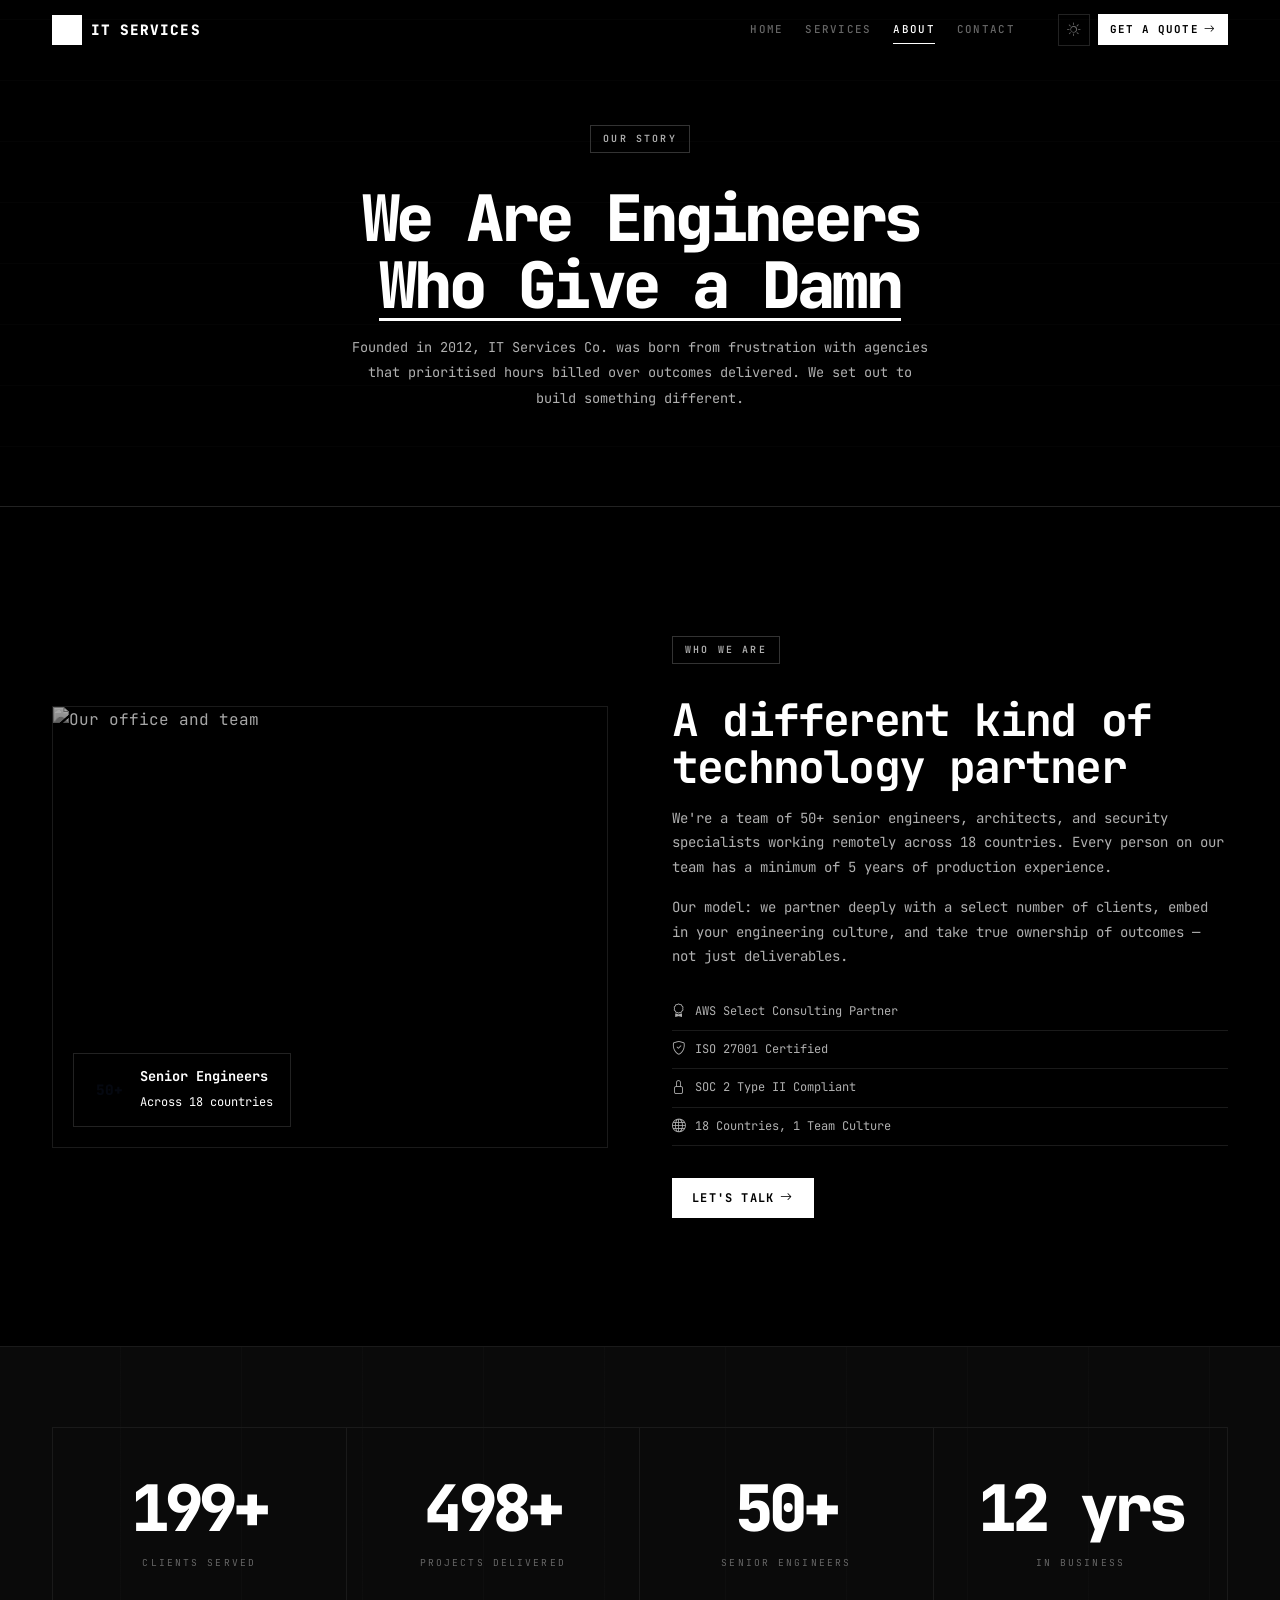
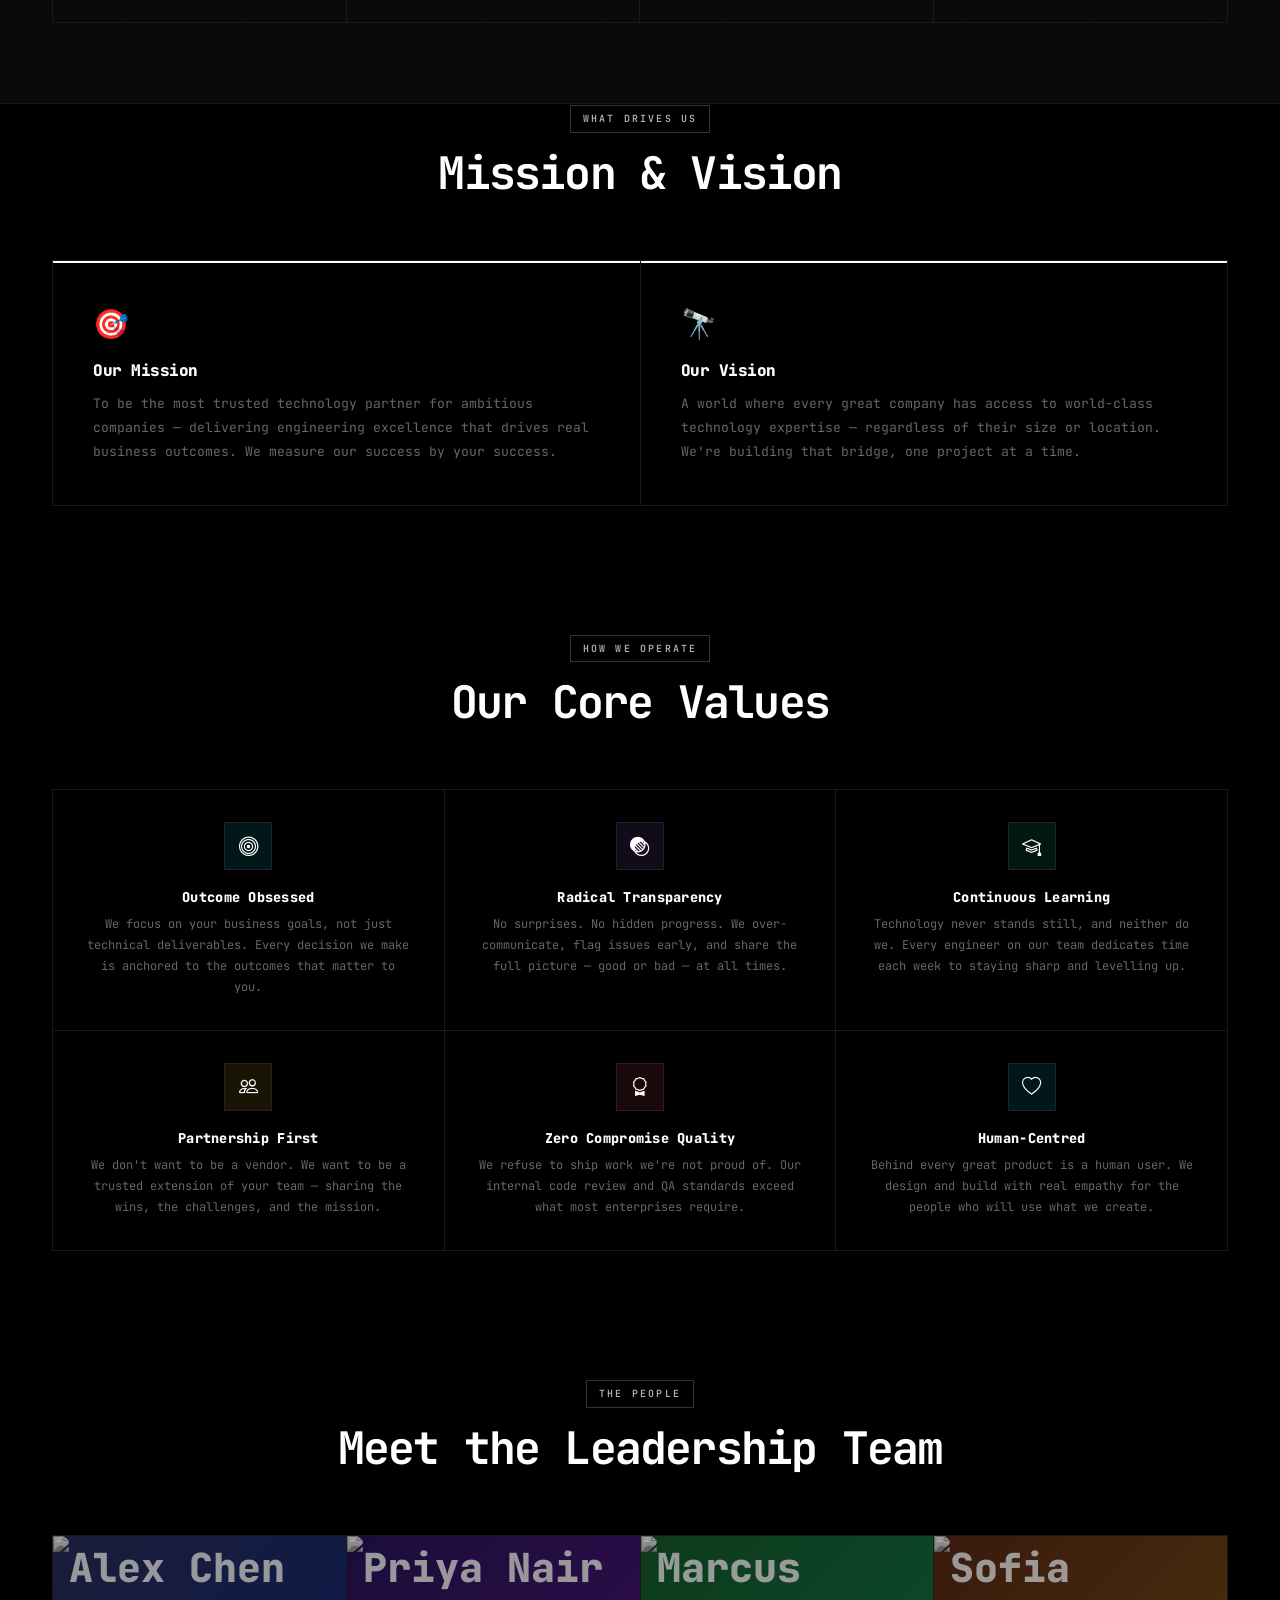
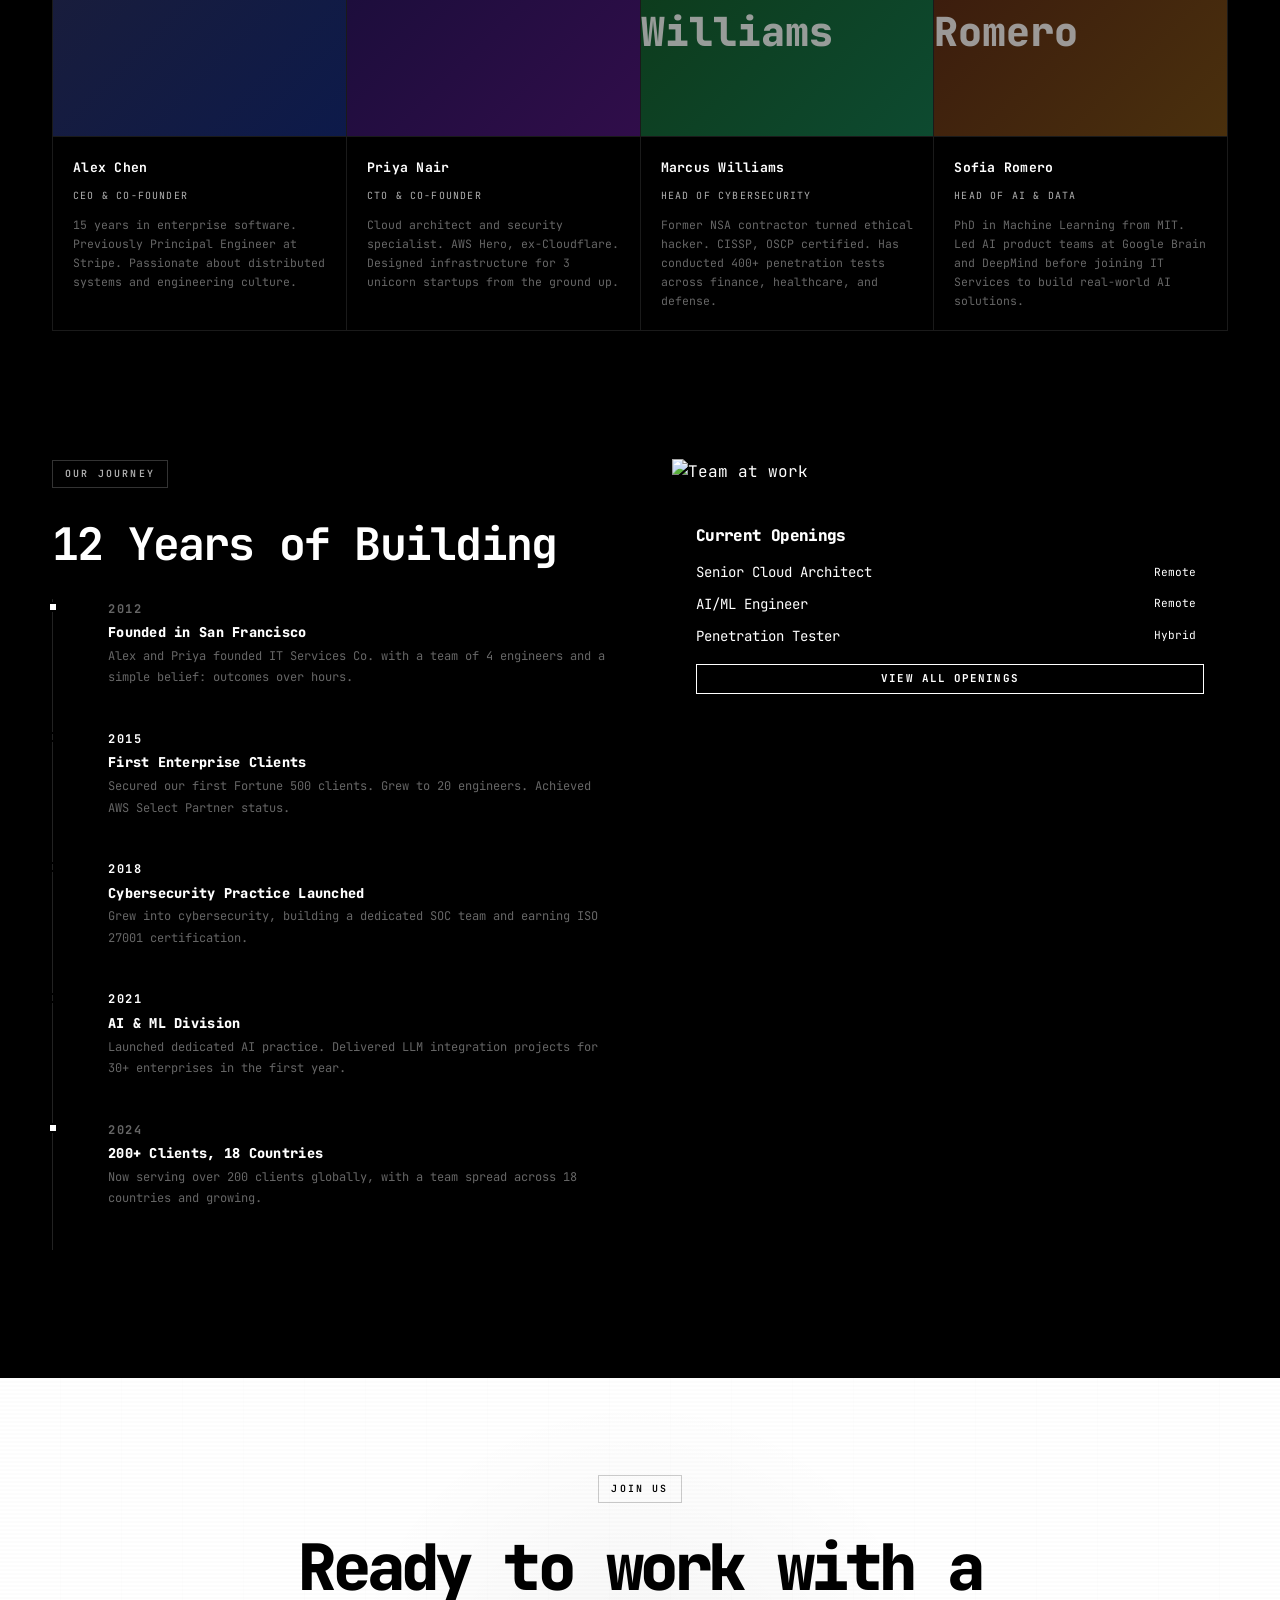
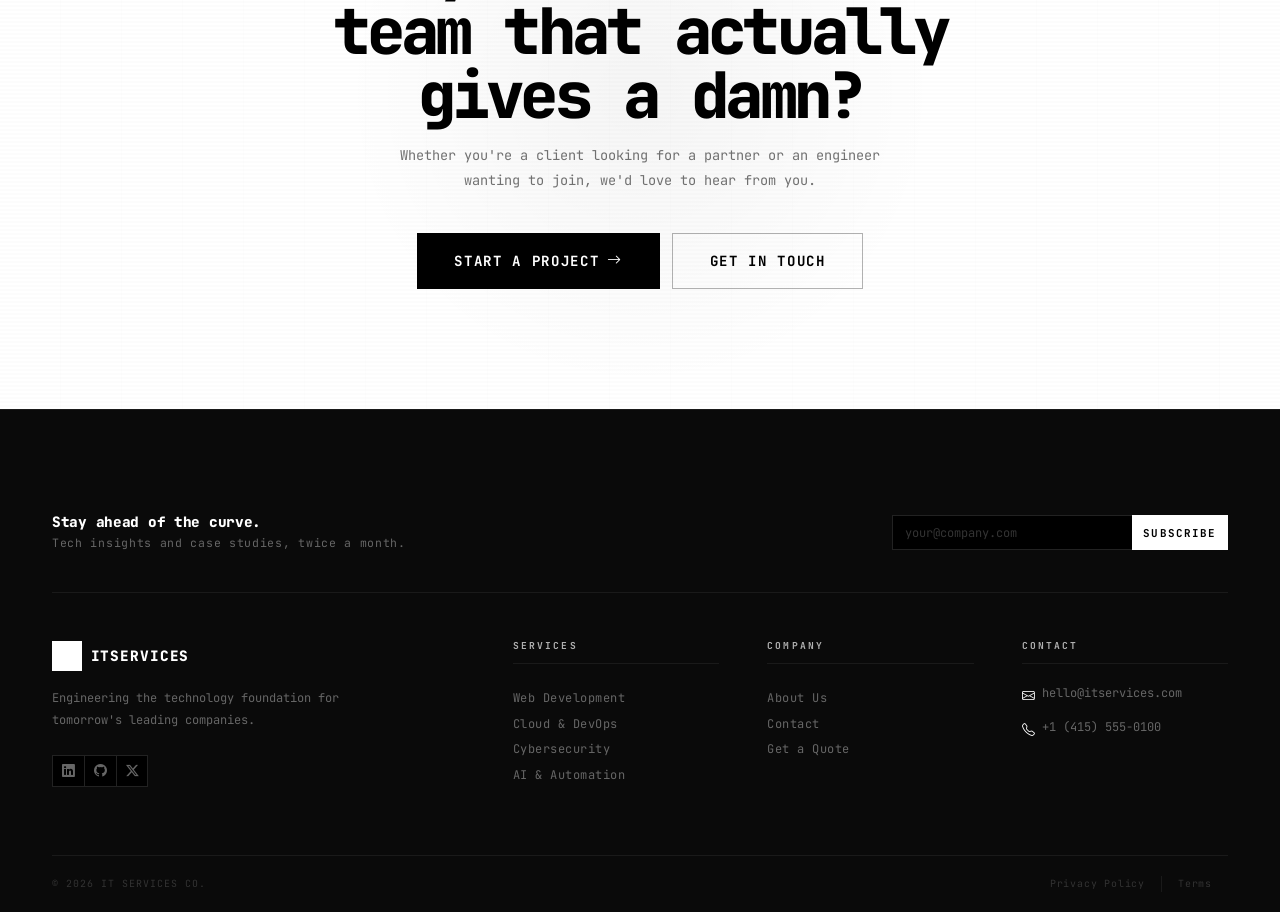
==== pages/about.html @ d1603064 "Initial commit: IT Services website with modern design" ====
<!DOCTYPE html>
<html lang="en" data-theme="dark">
<head>
  <meta charset="UTF-8"/>
  <meta name="viewport" content="width=device-width, initial-scale=1.0"/>
  <meta name="description" content="About IT Services Co. — Our story, mission, values, team, and timeline."/>
  <title>About — IT Services Co.</title>
  <link rel="stylesheet" href="https://cdn.jsdelivr.net/npm/bootstrap-icons@1.11.3/font/bootstrap-icons.min.css"/>
  <link rel="stylesheet" href="../css/style.css"/>
</head>
<body>

<!-- NAVBAR -->
<nav class="navbar" id="navbar">
  <div class="navbar-inner">
    <a href="../index.html" class="nav-brand">
      <div class="nav-logo"><svg width="18" height="18" viewBox="0 0 20 20" fill="none"><rect x="1" y="5" width="6" height="10" rx="1.5" fill="white" opacity="0.95"/><rect x="11" y="5" width="4" height="3" rx="1" fill="white" opacity="0.8"/><rect x="11" y="12" width="4" height="3" rx="1" fill="white" opacity="0.8"/></svg></div>
      IT<span class="brand-accent">Services</span>
    </a>
    <ul class="nav-links">
      <li><a href="../index.html" class="nav-link">Home</a></li>
      <li><a href="services.html" class="nav-link">Services</a></li>
      <li><a href="about.html" class="nav-link active">About</a></li>
      <li><a href="contact.html" class="nav-link">Contact</a></li>
    </ul>
    <div class="nav-actions">
      <button class="theme-toggle" id="themeToggle" aria-label="Toggle theme"><i class="bi bi-sun"></i></button>
      <a href="quote.html" class="btn btn-primary btn-sm">Get a Quote <span class="arrow"><i class="bi bi-arrow-right"></i></span></a>
    </div>
    <button class="nav-toggle" id="navToggle" aria-label="Toggle menu" aria-expanded="false"><span></span><span></span><span></span></button>
  </div>
</nav>
<div class="nav-mobile" id="navMobile">
  <a href="../index.html" class="nav-link">Home</a>
  <a href="services.html" class="nav-link">Services</a>
  <a href="about.html" class="nav-link active">About</a>
  <a href="contact.html" class="nav-link">Contact</a>
  <a href="quote.html" class="btn btn-primary" style="margin-top:1rem">Get a Quote</a>
</div>

<!-- PAGE HERO -->
<section class="page-hero">
  <div class="page-hero-bg" aria-hidden="true"></div>
  <div class="container" style="position:relative;z-index:1">
    <div class="reveal">
      <span class="label">OUR STORY</span>
      <h1 class="page-hero-title">We Are Engineers<br/><span class="gradient-text">Who Give a Damn</span></h1>
      <p class="page-hero-desc">Founded in 2012, IT Services Co. was born from frustration with agencies that prioritised hours billed over outcomes delivered. We set out to build something different.</p>
    </div>
  </div>
</section>

<!-- COMPANY INTRO -->
<section class="section">
  <div class="container">
    <div class="about-intro-grid">
      <!-- Image -->
      <div class="reveal">
        <div class="about-img-wrap">
          <img src="https://images.unsplash.com/photo-1497366216548-37526070297c?w=800&h=600&fit=crop&q=80" alt="Our office and team" loading="lazy"/>
          <div class="about-img-overlay"></div>
          <div class="about-img-badge">
            <div style="width:36px;height:36px;border-radius:50%;background:linear-gradient(135deg,var(--electric),var(--pulse));display:flex;align-items:center;justify-content:center;font-weight:800;font-size:0.9rem;color:#050810">50+</div>
            <div><strong style="font-size:0.85rem;display:block">Senior Engineers</strong><small style="color:var(--fg3);font-size:0.75rem">Across 18 countries</small></div>
          </div>
        </div>
      </div>

      <!-- Copy -->
      <div class="reveal reveal-delay-2">
        <span class="label label-pulse">WHO WE ARE</span>
        <h2 class="heading-1" style="margin:1rem 0">A different kind of technology partner</h2>
        <p class="body-md text-muted" style="margin-bottom:1rem">We're a team of 50+ senior engineers, architects, and security specialists working remotely across 18 countries. Every person on our team has a minimum of 5 years of production experience.</p>
        <p class="body-md text-muted" style="margin-bottom:1.5rem">Our model: we partner deeply with a select number of clients, embed in your engineering culture, and take true ownership of outcomes — not just deliverables.</p>
        <div class="about-highlights" style="margin-bottom:2rem">
          <div class="about-highlight"><i class="bi bi-award" style="color:var(--amber)"></i><span>AWS Select Consulting Partner</span></div>
          <div class="about-highlight"><i class="bi bi-shield-check" style="color:var(--emerald)"></i><span>ISO 27001 Certified</span></div>
          <div class="about-highlight"><i class="bi bi-lock" style="color:var(--electric)"></i><span>SOC 2 Type II Compliant</span></div>
          <div class="about-highlight"><i class="bi bi-globe" style="color:var(--pulse)"></i><span>18 Countries, 1 Team Culture</span></div>
        </div>
        <a href="contact.html" class="btn btn-primary">Let's Talk <span class="arrow"><i class="bi bi-arrow-right"></i></span></a>
      </div>
    </div>
  </div>
</section>

<!-- STATS -->
<section class="stats-section">
  <div class="stats-bg" aria-hidden="true"></div>
  <div class="container">
    <div class="stats-grid">
      <div class="stat-item reveal"><span class="stat-number" data-count="200" data-suffix="+">0</span><span class="stat-label">Clients Served</span></div>
      <div class="stat-item reveal reveal-delay-1"><span class="stat-number" data-count="500" data-suffix="+">0</span><span class="stat-label">Projects Delivered</span></div>
      <div class="stat-item reveal reveal-delay-2"><span class="stat-number" data-count="50" data-suffix="+">0</span><span class="stat-label">Senior Engineers</span></div>
      <div class="stat-item reveal reveal-delay-3"><span class="stat-number" data-count="12" data-suffix=" yrs">0</span><span class="stat-label">In Business</span></div>
    </div>
  </div>
</section>

<!-- MISSION & VISION -->
<section class="section" style="padding-top:0">
  <div class="container">
    <div class="section-header reveal"><span class="label">WHAT DRIVES US</span><h2 class="heading-1" style="margin-bottom:0">Mission &amp; Vision</h2></div>
    <div class="mv-grid">
      <div class="mv-card reveal" style="--mv-color:var(--electric)">
        <div class="big-icon">🎯</div>
        <h3>Our Mission</h3>
        <p>To be the most trusted technology partner for ambitious companies — delivering engineering excellence that drives real business outcomes. We measure our success by your success.</p>
      </div>
      <div class="mv-card reveal reveal-delay-1" style="--mv-color:var(--pulse)">
        <div class="big-icon">🔭</div>
        <h3>Our Vision</h3>
        <p>A world where every great company has access to world-class technology expertise — regardless of their size or location. We're building that bridge, one project at a time.</p>
      </div>
    </div>
  </div>
</section>

<!-- VALUES -->
<section class="section" style="padding-top:0">
  <div class="container">
    <div class="section-header reveal"><span class="label">HOW WE OPERATE</span><h2 class="heading-1">Our Core Values</h2></div>
    <div class="values-grid">
      <div class="value-card reveal">
        <div class="value-icon" style="color:var(--electric);background:rgba(0,232,255,0.1)"><i class="bi bi-bullseye"></i></div>
        <h3>Outcome Obsessed</h3>
        <p>We focus on your business goals, not just technical deliverables. Every decision we make is anchored to the outcomes that matter to you.</p>
      </div>
      <div class="value-card reveal reveal-delay-1">
        <div class="value-icon" style="color:var(--pulse);background:rgba(176,108,255,0.1)"><i class="bi bi-transparency"></i></div>
        <h3>Radical Transparency</h3>
        <p>No surprises. No hidden progress. We over-communicate, flag issues early, and share the full picture — good or bad — at all times.</p>
      </div>
      <div class="value-card reveal reveal-delay-2">
        <div class="value-icon" style="color:var(--emerald);background:rgba(15,240,160,0.1)"><i class="bi bi-mortarboard"></i></div>
        <h3>Continuous Learning</h3>
        <p>Technology never stands still, and neither do we. Every engineer on our team dedicates time each week to staying sharp and levelling up.</p>
      </div>
      <div class="value-card reveal">
        <div class="value-icon" style="color:var(--amber);background:rgba(255,197,51,0.1)"><i class="bi bi-people"></i></div>
        <h3>Partnership First</h3>
        <p>We don't want to be a vendor. We want to be a trusted extension of your team — sharing the wins, the challenges, and the mission.</p>
      </div>
      <div class="value-card reveal reveal-delay-1">
        <div class="value-icon" style="color:var(--rose);background:rgba(255,77,109,0.1)"><i class="bi bi-award"></i></div>
        <h3>Zero Compromise Quality</h3>
        <p>We refuse to ship work we're not proud of. Our internal code review and QA standards exceed what most enterprises require.</p>
      </div>
      <div class="value-card reveal reveal-delay-2">
        <div class="value-icon" style="color:var(--electric);background:rgba(0,232,255,0.1)"><i class="bi bi-heart"></i></div>
        <h3>Human-Centred</h3>
        <p>Behind every great product is a human user. We design and build with real empathy for the people who will use what we create.</p>
      </div>
    </div>
  </div>
</section>

<!-- TEAM -->
<section class="section" id="team" style="padding-top:0" aria-label="Our team">
  <div class="container">
    <div class="section-header reveal"><span class="label">THE PEOPLE</span><h2 class="heading-1">Meet the Leadership Team</h2></div>
    <div class="team-grid">

      <div class="team-card reveal">
        <div class="team-card-img" style="background:linear-gradient(135deg,#1a1d3a,#0d1a4a)">
          <img src="https://images.unsplash.com/photo-1560250097-0b93528c311a?w=400&h=300&fit=crop&q=80" alt="Alex Chen"/>
        </div>
        <div class="team-card-body">
          <strong>Alex Chen</strong>
          <span>CEO &amp; Co-Founder</span>
          <p class="team-card-bio">15 years in enterprise software. Previously Principal Engineer at Stripe. Passionate about distributed systems and engineering culture.</p>
        </div>
      </div>

      <div class="team-card reveal reveal-delay-1">
        <div class="team-card-img" style="background:linear-gradient(135deg,#1a0d3a,#300d4a)">
          <img src="https://images.unsplash.com/photo-1573497019940-1c28c88b4f3e?w=400&h=300&fit=crop&q=80" alt="Priya Nair"/>
        </div>
        <div class="team-card-body">
          <strong>Priya Nair</strong>
          <span>CTO &amp; Co-Founder</span>
          <p class="team-card-bio">Cloud architect and security specialist. AWS Hero, ex-Cloudflare. Designed infrastructure for 3 unicorn startups from the ground up.</p>
        </div>
      </div>

      <div class="team-card reveal reveal-delay-2">
        <div class="team-card-img" style="background:linear-gradient(135deg,#0d3a1a,#0d4a30)">
          <img src="https://images.unsplash.com/photo-1472099645785-5658abf4ff4e?w=400&h=300&fit=crop&q=80" alt="Marcus Williams"/>
        </div>
        <div class="team-card-body">
          <strong>Marcus Williams</strong>
          <span>Head of Cybersecurity</span>
          <p class="team-card-bio">Former NSA contractor turned ethical hacker. CISSP, OSCP certified. Has conducted 400+ penetration tests across finance, healthcare, and defense.</p>
        </div>
      </div>

      <div class="team-card reveal reveal-delay-3">
        <div class="team-card-img" style="background:linear-gradient(135deg,#3a1a0d,#4a300d)">
          <img src="https://images.unsplash.com/photo-1494790108377-be9c29b29330?w=400&h=300&fit=crop&q=80" alt="Sofia Romero"/>
        </div>
        <div class="team-card-body">
          <strong>Sofia Romero</strong>
          <span>Head of AI &amp; Data</span>
          <p class="team-card-bio">PhD in Machine Learning from MIT. Led AI product teams at Google Brain and DeepMind before joining IT Services to build real-world AI solutions.</p>
        </div>
      </div>

    </div>
  </div>
</section>

<!-- TIMELINE -->
<section class="section" style="padding-top:0" aria-label="Company timeline">
  <div class="container">
    <div style="display:grid;grid-template-columns:1fr 1fr;gap:4rem;align-items:start">
      <div class="reveal">
        <span class="label">OUR JOURNEY</span>
        <h2 class="heading-1" style="margin:1rem 0 2rem">12 Years of Building</h2>
        <div class="timeline">
          <div class="timeline-item">
            <div class="timeline-dot"></div>
            <p class="timeline-year">2012</p>
            <h4>Founded in San Francisco</h4>
            <p>Alex and Priya founded IT Services Co. with a team of 4 engineers and a simple belief: outcomes over hours.</p>
          </div>
          <div class="timeline-item">
            <div class="timeline-dot" style="background:var(--pulse)"></div>
            <p class="timeline-year" style="color:var(--pulse)">2015</p>
            <h4>First Enterprise Clients</h4>
            <p>Secured our first Fortune 500 clients. Grew to 20 engineers. Achieved AWS Select Partner status.</p>
          </div>
          <div class="timeline-item">
            <div class="timeline-dot" style="background:var(--emerald)"></div>
            <p class="timeline-year" style="color:var(--emerald)">2018</p>
            <h4>Cybersecurity Practice Launched</h4>
            <p>Grew into cybersecurity, building a dedicated SOC team and earning ISO 27001 certification.</p>
          </div>
          <div class="timeline-item">
            <div class="timeline-dot" style="background:var(--amber)"></div>
            <p class="timeline-year" style="color:var(--amber)">2021</p>
            <h4>AI &amp; ML Division</h4>
            <p>Launched dedicated AI practice. Delivered LLM integration projects for 30+ enterprises in the first year.</p>
          </div>
          <div class="timeline-item">
            <div class="timeline-dot"></div>
            <p class="timeline-year">2024</p>
            <h4>200+ Clients, 18 Countries</h4>
            <p>Now serving over 200 clients globally, with a team spread across 18 countries and growing.</p>
          </div>
        </div>
      </div>
      <div class="reveal reveal-delay-2" style="position:sticky;top:100px">
        <div style="border-radius:var(--r-xl);overflow:hidden;box-shadow:var(--shadow-xl)">
          <img src="https://images.unsplash.com/photo-1521737604893-d14cc237f11d?w=700&h=500&fit=crop&q=80" alt="Team at work" loading="lazy" style="width:100%;display:block"/>
        </div>
        <div style="margin-top:1.25rem;background:var(--surface);border:1px solid var(--border);border-radius:var(--r-lg);padding:1.5rem">
          <h4 style="margin-bottom:1rem;font-size:1rem">Current Openings</h4>
          <div style="display:flex;flex-direction:column;gap:0.6rem">
            <div style="display:flex;justify-content:space-between;align-items:center;font-size:0.875rem">
              <span>Senior Cloud Architect</span>
              <span style="font-family:var(--font-mono);font-size:0.7rem;color:var(--electric);background:var(--electric-g);padding:2px 8px;border-radius:var(--r-full)">Remote</span>
            </div>
            <div style="display:flex;justify-content:space-between;align-items:center;font-size:0.875rem">
              <span>AI/ML Engineer</span>
              <span style="font-family:var(--font-mono);font-size:0.7rem;color:var(--electric);background:var(--electric-g);padding:2px 8px;border-radius:var(--r-full)">Remote</span>
            </div>
            <div style="display:flex;justify-content:space-between;align-items:center;font-size:0.875rem">
              <span>Penetration Tester</span>
              <span style="font-family:var(--font-mono);font-size:0.7rem;color:var(--pulse);background:var(--pulse-g);padding:2px 8px;border-radius:var(--r-full)">Hybrid</span>
            </div>
          </div>
          <a href="contact.html" class="btn btn-outline-electric btn-sm" style="margin-top:1rem;width:100%;justify-content:center">View All Openings</a>
        </div>
      </div>
    </div>
  </div>
</section>

<!-- CTA -->
<section class="cta-banner">
  <div class="cta-banner-bg" aria-hidden="true"></div>
  <div class="container">
    <div class="cta-banner-inner reveal">
      <span class="label">JOIN US</span>
      <h2 class="cta-title">Ready to work with a team that actually gives a damn?</h2>
      <p class="cta-desc">Whether you're a client looking for a partner or an engineer wanting to join, we'd love to hear from you.</p>
      <div class="cta-actions">
        <a href="quote.html" class="btn btn-primary btn-xl">Start a Project <i class="bi bi-arrow-right"></i></a>
        <a href="contact.html" class="btn btn-ghost btn-xl">Get In Touch</a>
      </div>
    </div>
  </div>
</section>

<!-- FOOTER -->
<footer class="footer">
  <div class="container">
    <div class="footer-newsletter">
      <div class="footer-nl-inner">
        <div><h3 class="nl-title">Stay ahead of the curve.</h3><p class="nl-desc">Tech insights and case studies, twice a month.</p></div>
        <form class="nl-form" onsubmit="handleNewsletter(event)"><input type="email" class="nl-input" placeholder="your@company.com" required/><button type="submit" class="btn btn-primary btn-sm">Subscribe</button></form>
      </div>
    </div>
    <div class="footer-main">
      <div>
        <div class="footer-brand-wrap"><div class="nav-logo"><svg width="20" height="20" viewBox="0 0 20 20" fill="none"><rect x="1" y="5" width="6" height="10" rx="1" fill="white" opacity="0.9"/><rect x="11" y="5" width="4" height="3" rx="1" fill="white" opacity="0.7"/><rect x="11" y="12" width="4" height="3" rx="1" fill="white" opacity="0.7"/></svg></div><span class="footer-brand-name">IT<span class="brand-accent">Services</span></span></div>
        <p class="footer-tagline">Engineering the technology foundation for tomorrow's leading companies.</p>
        <div class="footer-social"><a href="#" class="social-icon"><i class="bi bi-linkedin"></i></a><a href="#" class="social-icon"><i class="bi bi-github"></i></a><a href="#" class="social-icon"><i class="bi bi-twitter-x"></i></a></div>
      </div>
      <div class="footer-col"><h5>Services</h5><ul class="footer-links"><li><a href="services.html">Web Development</a></li><li><a href="services.html">Cloud &amp; DevOps</a></li><li><a href="services.html">Cybersecurity</a></li><li><a href="services.html">AI &amp; Automation</a></li></ul></div>
      <div class="footer-col"><h5>Company</h5><ul class="footer-links"><li><a href="about.html">About Us</a></li><li><a href="contact.html">Contact</a></li><li><a href="quote.html">Get a Quote</a></li></ul></div>
      <div class="footer-col"><h5>Contact</h5><ul class="footer-contact-list"><li class="footer-contact-item"><i class="bi bi-envelope"></i><a href="mailto:hello@itservices.com">hello@itservices.com</a></li><li class="footer-contact-item"><i class="bi bi-telephone"></i><a href="tel:+14155550100">+1 (415) 555-0100</a></li></ul></div>
    </div>
  </div>
  <div class="container"><div class="footer-bottom"><p class="footer-copy">© <span class="footer-year">2024</span> IT Services Co.</p><nav class="footer-legal"><a href="#">Privacy Policy</a><a href="#">Terms</a></nav></div></div>
</footer>

<script src="../js/main.js"></script>
</body>
</html>
---- css/style.css ----
/* ============================================================
   IT SERVICES CO — v4
   Font:    JetBrains Mono (only)
   Palette: Pure black + white
   Edges:   Sharp (0 border-radius everywhere)
   Motion:  Heavy animations
   ============================================================ */

@import url('https://fonts.googleapis.com/css2?family=JetBrains+Mono:ital,wght@0,100;0,200;0,300;0,400;0,500;0,600;0,700;0,800;1,400&display=swap');

/* ── Custom Properties ── */
:root {
  --black:    #000000;
  --black2:   #0a0a0a;
  --black3:   #111111;
  --black4:   #1a1a1a;
  --black5:   #222222;
  --black6:   #2e2e2e;
  --white:    #ffffff;
  --white2:   #e8e8e8;
  --white3:   #b0b0b0;
  --white4:   #666666;
  --white5:   #333333;

  --font: 'JetBrains Mono', 'Courier New', monospace;
  --t-fast:   100ms linear;
  --t-base:   200ms linear;
  --t-slow:   350ms linear;
  --grid:   1240px;
  --nav-h:  60px;
}

[data-theme="light"] {
  --black:  #ffffff;
  --black2: #f5f5f5;
  --black3: #eeeeee;
  --black4: #e0e0e0;
  --black5: #cccccc;
  --black6: #bbbbbb;
  --white:  #000000;
  --white2: #111111;
  --white3: #444444;
  --white4: #888888;
  --white5: #cccccc;
}

/* ── Reset ── */
*, *::before, *::after { box-sizing: border-box; margin: 0; padding: 0; border-radius: 0 !important; }
html { scroll-behavior: smooth; font-size: 16px; }
body { font-family: var(--font); background: var(--black); color: var(--white); line-height: 1.6; overflow-x: hidden; -webkit-font-smoothing: antialiased; transition: background 0.2s, color 0.2s; }
img { max-width: 100%; height: auto; display: block; }
a { color: inherit; text-decoration: none; }
ul { list-style: none; }
button { cursor: pointer; border: none; background: none; font-family: var(--font); }
input, textarea, select { font-family: var(--font); }
::-webkit-scrollbar { width: 4px; }
::-webkit-scrollbar-track { background: var(--black); }
::-webkit-scrollbar-thumb { background: var(--white4); }

/* ── Typography ── */
h1,h2,h3,h4,h5,h6 { font-family: var(--font); font-weight: 800; line-height: 1.05; letter-spacing: -0.04em; color: var(--white); }
.display-1 { font-size: clamp(3.2rem, 9vw, 7.5rem); font-weight: 800; letter-spacing: -0.06em; line-height: 0.95; }
.display-2 { font-size: clamp(2.4rem, 5.5vw, 4.5rem); font-weight: 800; letter-spacing: -0.05em; }
.heading-1 { font-size: clamp(1.8rem, 3.5vw, 3rem); font-weight: 700; }
.heading-2 { font-size: clamp(1.4rem, 2.5vw, 2rem); font-weight: 700; }
.heading-3 { font-size: clamp(1rem, 1.8vw, 1.35rem); font-weight: 600; }
.body-lg { font-size: 1rem; line-height: 1.8; }
.body-md { font-size: 0.875rem; line-height: 1.75; }
.body-sm { font-size: 0.75rem; line-height: 1.65; }
.text-muted { color: var(--white3); }
.text-dim   { color: var(--white4); }
.mono       { font-family: var(--font); }
.caption    { font-size: 0.65rem; letter-spacing: 0.2em; text-transform: uppercase; }

/* Gradient text — actually just white with animated underline */
.gradient-text {
  color: var(--white);
  position: relative;
  display: inline-block;
  background: none;
  -webkit-text-fill-color: var(--white);
}
.gradient-text::after {
  content: '';
  position: absolute; bottom: -2px; left: 0; right: 0; height: 3px;
  background: var(--white);
  transform: scaleX(0); transform-origin: left;
  animation: underlineReveal 0.8s ease 1s forwards;
}
@keyframes underlineReveal { from{transform:scaleX(0);} to{transform:scaleX(1);} }

/* ── Layout ── */
.container  { width: 100%; max-width: var(--grid); margin: 0 auto; padding: 0 2rem; }
.section    { padding: 8rem 0; }
.section-sm { padding: 4rem 0; }
.section-header { text-align: center; max-width: 680px; margin: 0 auto 4rem; }

/* ── Label ── */
.label {
  display: inline-flex; align-items: center; gap: 0.5em;
  font-family: var(--font); font-size: 0.62rem;
  font-weight: 600; letter-spacing: 0.22em; text-transform: uppercase;
  color: var(--white3); margin-bottom: 1rem;
  padding: 5px 12px; border: 1px solid var(--white5);
}
.label-pulse   { color: var(--white3); border-color: var(--white5); }
.label-emerald { color: var(--white3); border-color: var(--white5); }

/* ── Buttons ── */
.btn {
  display: inline-flex; align-items: center; gap: 0.5em;
  font-family: var(--font); font-weight: 700;
  font-size: 0.75rem; letter-spacing: 0.1em; text-transform: uppercase;
  padding: 0.8em 1.6em;
  border: 1px solid var(--white);
  cursor: pointer;
  transition: background var(--t-base), color var(--t-base);
  white-space: nowrap; text-decoration: none;
  position: relative; overflow: hidden;
  background: transparent; color: var(--white);
}
.btn::before {
  content: ''; position: absolute; inset: 0;
  background: var(--white);
  transform: translateX(-101%);
  transition: transform 160ms linear;
  z-index: 0;
}
.btn > * { position: relative; z-index: 1; }
.btn:hover::before { transform: translateX(0); }
.btn:hover { color: var(--black); }
.btn-primary { background: var(--white); color: var(--black); }
.btn-primary::before { background: var(--black4); }
.btn-primary:hover { color: var(--white); }
.btn-ghost { background: transparent; color: var(--white); border-color: var(--white5); }
.btn-ghost::before { background: var(--white5); }
.btn-ghost:hover { color: var(--white); }
.btn-outline-electric { background: transparent; color: var(--white); border-color: var(--white); }
.btn-sm  { font-size: 0.68rem; padding: 0.5em 1em; }
.btn-lg  { font-size: 0.8rem; padding: 0.9em 2em; }
.btn-xl  { font-size: 0.88rem; padding: 1.1em 2.6em; letter-spacing: 0.12em; }
.btn-pulse { background: transparent; color: var(--white); border-color: var(--white); }
.btn-pulse::before { background: var(--white); }
.btn-pulse:hover { color: var(--black); }
.arrow { display: inline-block; transition: transform var(--t-base); }
.btn:hover .arrow { transform: translateX(5px); }

/* ═══════════════════════════════════════════════════════════
   NAVBAR
═══════════════════════════════════════════════════════════ */
.navbar {
  position: fixed; top: 0; left: 0; right: 0; z-index: 1000;
  height: var(--nav-h); display: flex; align-items: center;
  border-bottom: 1px solid transparent;
  transition: background var(--t-slow), border-color var(--t-slow);
}
.navbar.scrolled { background: rgba(0,0,0,0.96); backdrop-filter: blur(10px); border-bottom-color: var(--black5); }
[data-theme="light"] .navbar.scrolled { background: rgba(255,255,255,0.96); }
.navbar-inner { width: 100%; max-width: var(--grid); margin: 0 auto; padding: 0 2rem; display: flex; align-items: center; gap: 2rem; }
.nav-brand { display: flex; align-items: center; gap: 0.6em; font-family: var(--font); font-weight: 800; font-size: 0.9rem; letter-spacing: 0.08em; text-transform: uppercase; color: var(--white); flex-shrink: 0; }
.nav-logo { width: 30px; height: 30px; background: var(--white); display: flex; align-items: center; justify-content: center; transition: background var(--t-base), outline var(--t-base); }
.nav-brand:hover .nav-logo { background: var(--black); outline: 1px solid var(--white); }
.nav-brand:hover .nav-logo svg rect { fill: var(--white); }
.brand-accent { color: var(--white); }
.nav-links { display: flex; align-items: center; gap: 0; margin-left: auto; }
.nav-link {
  font-size: 0.68rem; font-weight: 500; color: var(--white4);
  padding: 0.5em 1em; letter-spacing: 0.12em; text-transform: uppercase;
  transition: color var(--t-fast); display: flex; align-items: center; gap: 0.3em; position: relative;
}
.nav-link::after { content: ''; position: absolute; bottom: 0; left: 1em; right: 1em; height: 1px; background: var(--white); transform: scaleX(0); transition: transform var(--t-base); }
.nav-link:hover { color: var(--white); }
.nav-link:hover::after, .nav-link.active::after { transform: scaleX(1); }
.nav-link.active { color: var(--white); }

.nav-item { position: relative; }
.nav-dropdown {
  position: absolute; top: calc(100% + 1px); left: 50%;
  transform: translateX(-50%) translateY(-6px); min-width: 220px;
  background: var(--black); border: 1px solid var(--black5); padding: 0.5rem;
  box-shadow: 0 20px 40px rgba(0,0,0,0.95); opacity: 0; pointer-events: none;
  transition: opacity var(--t-base), transform var(--t-base);
}
.nav-item:hover .nav-dropdown { opacity: 1; pointer-events: auto; transform: translateX(-50%) translateY(0); }
.dropdown-link { display: flex; align-items: center; gap: 0.75em; padding: 0.6em 0.85em; font-size: 0.68rem; letter-spacing: 0.1em; text-transform: uppercase; color: var(--white4); transition: all var(--t-fast); }
.dropdown-link:hover { color: var(--white); background: var(--black4); }
.dropdown-link .icon { width: 24px; height: 24px; background: var(--black4); display: flex; align-items: center; justify-content: center; font-size: 0.75rem; color: var(--white); flex-shrink: 0; }
.nav-actions { display: flex; align-items: center; gap: 0.5rem; }
.theme-toggle { width: 32px; height: 32px; display: flex; align-items: center; justify-content: center; color: var(--white4); font-size: 0.85rem; border: 1px solid var(--black5); background: transparent; transition: all var(--t-fast); }
.theme-toggle:hover { color: var(--white); border-color: var(--white); }
.nav-toggle { display: none; flex-direction: column; gap: 5px; padding: 6px; }
.nav-toggle span { display: block; width: 22px; height: 1px; background: var(--white3); transition: all var(--t-base); }
.nav-mobile { display: none; position: fixed; top: var(--nav-h); left: 0; right: 0; background: var(--black); border-bottom: 1px solid var(--black5); padding: 1.5rem 2rem; flex-direction: column; gap: 0; z-index: 999; transform: translateY(-8px); opacity: 0; pointer-events: none; transition: all var(--t-base); }
.nav-mobile.open { display: flex; opacity: 1; transform: translateY(0); pointer-events: auto; }
.nav-mobile .nav-link { padding: 0.85em 0; border-bottom: 1px solid var(--black4); }

/* ═══════════════════════════════════════════════════════════
   HERO
═══════════════════════════════════════════════════════════ */
.hero { min-height: 100vh; display: flex; align-items: center; padding-top: var(--nav-h); position: relative; overflow: hidden; }

/* Scanlines */
.hero::after { content: ''; position: absolute; inset: 0; background: repeating-linear-gradient(0deg, transparent, transparent 2px, rgba(255,255,255,0.013) 2px, rgba(255,255,255,0.013) 4px); pointer-events: none; z-index: 0; animation: scanlines 6s linear infinite; }
@keyframes scanlines { 0%{background-position:0 0;} 100%{background-position:0 100px;} }

.hero-mesh { position: absolute; inset: 0; background: radial-gradient(ellipse 70% 50% at 60% 30%, rgba(255,255,255,0.03) 0%, transparent 70%); z-index: 0; animation: meshPulse 8s ease-in-out infinite; }
@keyframes meshPulse { 0%,100%{opacity:1;} 50%{opacity:0.4;} }

.hero-grid-lines { position: absolute; inset: 0; background-image: linear-gradient(rgba(255,255,255,0.04) 1px, transparent 1px), linear-gradient(90deg, rgba(255,255,255,0.04) 1px, transparent 1px); background-size: 80px 80px; z-index: 0; animation: gridSlide 24s linear infinite; }
@keyframes gridSlide { 0%{background-position:0 0,0 0;} 100%{background-position:0 80px,80px 0;} }

.hero > .container { position: relative; z-index: 1; padding: 3rem 0 6rem; }
.hero-layout { display: grid; grid-template-columns: 1fr 1fr; gap: 4rem; align-items: center; }

/* Hero Copy */
.hero-badge { display: inline-flex; align-items: center; gap: 0.6em; font-size: 0.62rem; font-weight: 500; letter-spacing: 0.2em; text-transform: uppercase; color: var(--white4); background: var(--black3); border: 1px solid var(--black5); padding: 6px 14px; margin-bottom: 2rem; animation: fadeSlideDown 0.5s ease both; }
.badge-dot { width: 6px; height: 6px; background: var(--white); animation: blinkDot 1.2s steps(1) infinite; }
@keyframes blinkDot { 0%,49%{opacity:1;} 50%,100%{opacity:0;} }

.hero-headline { font-family: var(--font); font-size: clamp(3rem, 8vw, 6.8rem); font-weight: 800; letter-spacing: -0.06em; line-height: 0.95; margin-bottom: 1.75rem; color: var(--white); }
.hero-headline .line { display: block; overflow: hidden; }
.hero-headline .line span { display: block; animation: lineReveal 0.7s cubic-bezier(0.16,1,0.3,1) both; }
.hero-headline .line:nth-child(1) span { animation-delay: 0.15s; }
.hero-headline .line:nth-child(2) span { animation-delay: 0.28s; }
.hero-headline .line:nth-child(3) span { animation-delay: 0.40s; }
@keyframes lineReveal { from{transform:translateY(110%);} to{transform:translateY(0);} }

/* Inverted word */
.hero-headline .inv-word { display: inline; background: var(--white); color: var(--black); padding: 0 0.1em; -webkit-text-fill-color: var(--black); }

.hero-sub { font-size: 0.85rem; color: var(--white4); line-height: 1.9; max-width: 480px; margin-bottom: 2.5rem; animation: fadeSlideUp 0.6s ease 0.45s both; }
.hero-actions { display: flex; gap: 0.75rem; flex-wrap: wrap; margin-bottom: 3rem; animation: fadeSlideUp 0.6s ease 0.55s both; }
.hero-proof { display: flex; align-items: center; gap: 1rem; animation: fadeSlideUp 0.6s ease 0.65s both; }
.proof-avatars { display: flex; }
.proof-avatar { width: 32px; height: 32px; border: 1px solid var(--black); overflow: hidden; background: var(--black3); margin-left: -8px; }
.proof-avatar:first-child { margin-left: 0; }
.proof-avatar img { width: 100%; height: 100%; object-fit: cover; filter: grayscale(100%); }
.proof-text { font-size: 0.68rem; color: var(--white4); letter-spacing: 0.06em; }
.proof-text .stars { color: var(--white); letter-spacing: 3px; margin-bottom: 2px; font-size: 0.62rem; }

/* Hero Visual */
.hero-visual { position: relative; animation: fadeSlideUp 0.7s ease 0.3s both; }
.hero-img-frame { position: relative; overflow: hidden; border: 1px solid var(--black5); box-shadow: 0 40px 80px rgba(0,0,0,0.9); }
.hero-img-frame::before { content: ''; position: absolute; inset: 0; z-index: 3; background: var(--white); opacity: 0; animation: glitchFlash 5s ease 2s infinite; pointer-events: none; }
@keyframes glitchFlash { 0%,93%,96%,100%{opacity:0;} 94%{opacity:0.05;transform:translate(2px,0);} 95%{opacity:0.03;transform:translate(-2px,0);} }
.hero-img-frame img { width: 100%; height: 460px; object-fit: cover; display: block; filter: grayscale(100%) contrast(1.15) brightness(0.6); transition: transform 6s ease; }
.hero-img-frame:hover img { transform: scale(1.03); }
.hero-img-frame::after { content: ''; position: absolute; inset: 0; background: linear-gradient(180deg, transparent 40%, rgba(0,0,0,0.75) 100%); }

/* Chips */
.chip { position: absolute; display: flex; align-items: center; gap: 0.6em; background: var(--black); border: 1px solid var(--black5); padding: 0.65em 1em; font-size: 0.7rem; font-weight: 600; letter-spacing: 0.08em; box-shadow: 0 8px 24px rgba(0,0,0,0.9); z-index: 4; }
.chip-icon { width: 26px; height: 26px; background: var(--black4); border: 1px solid var(--black6); display: flex; align-items: center; justify-content: center; font-size: 0.8rem; color: var(--white); flex-shrink: 0; }
.chip-label { display: flex; flex-direction: column; gap: 1px; }
.chip-label strong { font-size: 0.75rem; color: var(--white); }
.chip-label small  { font-size: 0.62rem; color: var(--white4); font-weight: 400; }
.chip-1 { top: 28px; right: -20px; animation: chipFloat1 5s ease-in-out infinite; }
.chip-2 { bottom: 56px; left: -20px; animation: chipFloat2 6s ease-in-out infinite; }
.chip-3 { bottom: -16px; right: 36px; animation: chipFloat3 4.5s ease-in-out infinite; }
@keyframes chipFloat1 { 0%,100%{transform:translateY(0)} 50%{transform:translateY(-10px)} }
@keyframes chipFloat2 { 0%,100%{transform:translateY(0)} 50%{transform:translateY(8px)} }
@keyframes chipFloat3 { 0%,100%{transform:translateY(0)} 50%{transform:translateY(-12px)} }

/* Ticker */
.hero-ticker { position: absolute; bottom: 0; left: 0; right: 0; border-top: 1px solid var(--black5); overflow: hidden; background: var(--black2); height: 34px; display: flex; align-items: center; z-index: 2; }
.ticker-track { display: flex; gap: 3rem; white-space: nowrap; width: max-content; animation: tickerRun 18s linear infinite; font-size: 0.6rem; letter-spacing: 0.18em; text-transform: uppercase; color: var(--white4); }
@keyframes tickerRun { 0%{transform:translateX(0)} 100%{transform:translateX(-50%)} }
.ticker-item { display: flex; align-items: center; gap: 0.6em; }
.ticker-dot { width: 3px; height: 3px; background: var(--white4); }

/* ── Trust Strip ── */
.trust-strip { padding: 2.5rem 0; border-top: 1px solid var(--black4); border-bottom: 1px solid var(--black4); overflow: hidden; background: var(--black2); }
.trust-label { text-align: center; font-size: 0.6rem; letter-spacing: 0.22em; text-transform: uppercase; color: var(--white4); margin-bottom: 1.5rem; }
.logo-track-wrap { overflow: hidden; mask-image: linear-gradient(90deg, transparent, black 12%, black 88%, transparent); -webkit-mask-image: linear-gradient(90deg, transparent, black 12%, black 88%, transparent); }
.logo-track { display: flex; gap: 3.5rem; width: max-content; animation: marquee 28s linear infinite; }
@keyframes marquee { 0%{transform:translateX(0)} 100%{transform:translateX(-50%)} }
.logo-item { display: flex; align-items: center; gap: 0.65em; font-size: 0.72rem; font-weight: 700; letter-spacing: 0.14em; text-transform: uppercase; color: var(--white5); white-space: nowrap; transition: color var(--t-base); }
.logo-item:hover { color: var(--white2); }
.logo-mark { width: 24px; height: 24px; background: var(--black5); border: 1px solid var(--black6); display: flex; align-items: center; justify-content: center; font-size: 0.68rem; font-weight: 800; flex-shrink: 0; }

/* ═══════════════════════════════════════════════════════════
   SERVICES
═══════════════════════════════════════════════════════════ */
.services-grid { display: grid; grid-template-columns: repeat(3,1fr); gap: 1px; background: var(--black4); border: 1px solid var(--black4); }
.service-card { display: flex; flex-direction: column; background: var(--black); overflow: hidden; cursor: pointer; text-decoration: none; color: inherit; position: relative; transition: background var(--t-base); }
.service-card::before,.service-card::after { content: ''; position: absolute; width: 18px; height: 18px; opacity: 0; transition: opacity var(--t-base); }
.service-card::before { top: 0; left: 0; border-top: 2px solid var(--white); border-left: 2px solid var(--white); }
.service-card::after  { bottom: 0; right: 0; border-bottom: 2px solid var(--white); border-right: 2px solid var(--white); }
.service-card:hover::before,.service-card:hover::after { opacity: 1; }
.service-card:hover { background: var(--black3); }
.service-card-img-wrap { height: 160px; overflow: hidden; }
.service-card-img { width: 100%; height: 100%; object-fit: cover; filter: grayscale(100%) contrast(1.15) brightness(0.55); transition: transform 0.6s ease, filter 0.4s ease; }
.service-card:hover .service-card-img { transform: scale(1.06); filter: grayscale(100%) contrast(1.2) brightness(0.75); }
.service-card-body { padding: 1.5rem; flex: 1; display: flex; flex-direction: column; }
.service-icon { width: 34px; height: 34px; background: var(--black4); border: 1px solid var(--black5); display: flex; align-items: center; justify-content: center; font-size: 1rem; color: var(--white); margin-bottom: 1rem; transition: background var(--t-base), border-color var(--t-base); }
.service-card:hover .service-icon { background: var(--white); color: var(--black); border-color: var(--white); }
.service-card h3 { font-size: 0.85rem; letter-spacing: 0.02em; margin-bottom: 0.6rem; }
.service-card p { font-size: 0.75rem; color: var(--white4); flex: 1; margin-bottom: 1rem; line-height: 1.75; }
.service-card-footer { display: flex; align-items: center; justify-content: space-between; margin-top: auto; }
.learn-more { font-size: 0.62rem; font-weight: 700; letter-spacing: 0.14em; text-transform: uppercase; color: var(--white4); display: flex; align-items: center; gap: 0.35em; transition: color var(--t-fast); }
.learn-more .arrow { transition: transform var(--t-base); }
.service-card:hover .learn-more { color: var(--white); }
.service-card:hover .learn-more .arrow { transform: translateX(5px); }
.service-tag { font-size: 0.58rem; font-weight: 600; letter-spacing: 0.16em; text-transform: uppercase; color: var(--white4); border: 1px solid var(--black5); padding: 2px 8px; }

/* ═══════════════════════════════════════════════════════════
   STATS
═══════════════════════════════════════════════════════════ */
.stats-section { padding: 5rem 0; position: relative; overflow: hidden; border-top: 1px solid var(--black4); border-bottom: 1px solid var(--black4); background: var(--black2); }
.stats-section::before { content: ''; position: absolute; inset: 0; background: repeating-linear-gradient(90deg, transparent, transparent 120px, rgba(255,255,255,0.015) 120px, rgba(255,255,255,0.015) 121px); animation: vertLines 10s linear infinite; pointer-events: none; }
@keyframes vertLines { 0%{background-position:0 0;} 100%{background-position:120px 0;} }
.stats-bg { display: none; }
.stats-grid { display: grid; grid-template-columns: repeat(4,1fr); gap: 0; position: relative; border: 1px solid var(--black4); }
.stat-item { text-align: center; padding: 3rem 1.5rem; border-right: 1px solid var(--black4); position: relative; overflow: hidden; transition: background var(--t-base); }
.stat-item:last-child { border-right: none; }
.stat-item:hover { background: var(--black3); }
.stat-item::after { content: ''; position: absolute; bottom: 0; left: 0; right: 0; height: 2px; background: var(--white); transform: scaleX(0); transition: transform var(--t-slow); }
.stat-item:hover::after { transform: scaleX(1); }
.stat-number { display: block; font-family: var(--font); font-size: clamp(2.8rem, 5vw, 4.5rem); font-weight: 800; letter-spacing: -0.06em; color: var(--white); line-height: 1; margin-bottom: 0.5rem; background: none; -webkit-text-fill-color: var(--white); }
.stat-label { font-size: 0.6rem; letter-spacing: 0.22em; text-transform: uppercase; color: var(--white4); }

/* ═══════════════════════════════════════════════════════════
   WHY US
═══════════════════════════════════════════════════════════ */
.why-layout { display: grid; grid-template-columns: 1fr 1fr; gap: 4rem; align-items: center; }
.why-img-wrap { position: relative; overflow: hidden; border: 1px solid var(--black4); box-shadow: 0 40px 80px rgba(0,0,0,0.9); }
.why-img-wrap img { width: 100%; height: 480px; object-fit: cover; display: block; filter: grayscale(100%) contrast(1.1) brightness(0.65); transition: transform 0.8s ease; }
.why-img-wrap:hover img { transform: scale(1.04); }
.why-img-overlay { position: absolute; inset: 0; background: linear-gradient(180deg, transparent 50%, rgba(0,0,0,0.6) 100%); }
.why-grid { display: grid; grid-template-columns: 1fr 1fr; gap: 1px; background: var(--black4); border: 1px solid var(--black4); margin-top: 2.5rem; }
.why-card { background: var(--black); padding: 1.4rem; transition: background var(--t-base); position: relative; overflow: hidden; }
.why-card::before { content: ''; position: absolute; top: 0; left: 0; right: 0; height: 1px; background: var(--white); transform: scaleX(0); transform-origin: left; transition: transform var(--t-slow); }
.why-card:hover { background: var(--black3); }
.why-card:hover::before { transform: scaleX(1); }
.why-icon { width: 32px; height: 32px; background: var(--black4); border: 1px solid var(--black5); display: flex; align-items: center; justify-content: center; font-size: 0.9rem; color: var(--white); margin-bottom: 0.85rem; transition: background var(--t-base); }
.why-card:hover .why-icon { background: var(--white); color: var(--black); border-color: var(--white); }
.why-card h4 { font-size: 0.82rem; letter-spacing: 0.02em; margin-bottom: 0.4rem; }
.why-card p  { font-size: 0.72rem; color: var(--white4); line-height: 1.65; }

/* ═══════════════════════════════════════════════════════════
   TESTIMONIALS
═══════════════════════════════════════════════════════════ */
.testimonials-grid { display: grid; grid-template-columns: repeat(3,1fr); gap: 1px; background: var(--black4); border: 1px solid var(--black4); }
.testimonial-card { background: var(--black); padding: 2rem; display: flex; flex-direction: column; transition: background var(--t-base); position: relative; }
.testimonial-card:hover { background: var(--black3); }
.testimonial-card.featured { background: var(--black2); }
.t-stars { color: var(--white); font-size: 0.68rem; letter-spacing: 4px; margin-bottom: 1rem; }
.t-quote { font-size: 0.78rem; color: var(--white3); line-height: 1.85; flex: 1; font-style: italic; margin-bottom: 1.5rem; }
.t-author { display: flex; align-items: center; gap: 0.85rem; }
.t-avatar { width: 38px; height: 38px; overflow: hidden; border: 1px solid var(--black5); flex-shrink: 0; }
.t-avatar img { width: 100%; height: 100%; object-fit: cover; filter: grayscale(100%); }
.t-name { display: block; font-weight: 700; font-size: 0.75rem; letter-spacing: 0.06em; }
.t-role { font-size: 0.62rem; color: var(--white4); letter-spacing: 0.12em; text-transform: uppercase; }

/* ═══════════════════════════════════════════════════════════
   CTA BANNER  (inverted: white background)
═══════════════════════════════════════════════════════════ */
.cta-banner { position: relative; padding: 6rem 0; overflow: hidden; background: var(--white); }
.cta-banner-bg { position: absolute; inset: 0; background: repeating-linear-gradient(0deg, transparent, transparent 2px, rgba(0,0,0,0.012) 2px, rgba(0,0,0,0.012) 4px), repeating-linear-gradient(90deg, transparent, transparent 60px, rgba(0,0,0,0.008) 60px, rgba(0,0,0,0.008) 61px); animation: noiseDrift 12s linear infinite; }
@keyframes noiseDrift { 0%{background-position:0 0,0 0;} 100%{background-position:0 200px,60px 0;} }
.cta-banner-bg::before { content: ''; position: absolute; top: 50%; left: 50%; width: 600px; height: 600px; transform: translate(-50%,-50%); background: radial-gradient(ellipse, rgba(0,0,0,0.04) 0%, transparent 70%); }
.cta-banner-inner { position: relative; text-align: center; max-width: 720px; margin: 0 auto; }
.cta-title { font-family: var(--font); font-size: clamp(2.2rem, 5vw, 4rem); font-weight: 800; letter-spacing: -0.06em; color: var(--black); margin: 1rem 0; line-height: 1.0; }
.cta-title .gradient-text { color: var(--black); -webkit-text-fill-color: var(--black); text-decoration: underline; text-underline-offset: 6px; text-decoration-thickness: 3px; }
.cta-title .gradient-text::after { display: none; }
.cta-banner .label { color: var(--black); border-color: rgba(0,0,0,0.2); background: transparent; }
.cta-desc { font-size: 0.85rem; color: rgba(0,0,0,0.55); max-width: 500px; margin: 0 auto 2.5rem; line-height: 1.85; }
.cta-actions { display: flex; gap: 0.75rem; justify-content: center; flex-wrap: wrap; margin-bottom: 1.5rem; }
.cta-banner .btn-primary { background: var(--black); color: var(--white); border-color: var(--black); }
.cta-banner .btn-primary::before { background: var(--black5); }
.cta-banner .btn-primary:hover { color: var(--white); }
.cta-banner .btn-ghost { background: transparent; color: var(--black); border-color: rgba(0,0,0,0.3); }
.cta-banner .btn-ghost::before { background: rgba(0,0,0,0.06); }
.cta-banner .btn-ghost:hover { color: var(--black); }
.cta-note { font-size: 0.62rem; letter-spacing: 0.14em; text-transform: uppercase; color: rgba(0,0,0,0.35); display: flex; align-items: center; justify-content: center; gap: 0.4em; }

/* ═══════════════════════════════════════════════════════════
   FOOTER
═══════════════════════════════════════════════════════════ */
.footer { padding-top: 4rem; background: var(--black2); border-top: 1px solid var(--black4); }
.footer-newsletter { padding: 2.5rem 0; border-bottom: 1px solid var(--black4); margin-bottom: 3rem; }
.footer-nl-inner { display: flex; align-items: center; justify-content: space-between; gap: 2rem; flex-wrap: wrap; }
.nl-title { font-size: 0.9rem; font-weight: 800; letter-spacing: -0.02em; margin-bottom: 0.3rem; }
.nl-desc { font-size: 0.72rem; color: var(--white4); letter-spacing: 0.06em; }
.nl-form { display: flex; gap: 0; }
.nl-input { padding: 0.7em 1em; background: var(--black); border: 1px solid var(--black5); border-right: none; color: var(--white); font-size: 0.75rem; min-width: 240px; outline: none; transition: border-color var(--t-fast); }
.nl-input:focus { border-color: var(--white3); }
.nl-input::placeholder { color: var(--white5); }
.nl-form .btn { border-left: none; }
.footer-main { display: grid; grid-template-columns: 2fr 1fr 1fr 1fr; gap: 3rem; padding-bottom: 3rem; }
.footer-brand-wrap { display: flex; align-items: center; gap: 0.6em; font-family: var(--font); font-weight: 800; font-size: 0.9rem; letter-spacing: 0.06em; text-transform: uppercase; margin-bottom: 1rem; }
.footer-brand-name { }
.footer-tagline { font-size: 0.75rem; color: var(--white4); line-height: 1.85; max-width: 300px; margin-bottom: 1.5rem; }
.footer-social { display: flex; gap: 0; margin-bottom: 1.25rem; }
.social-icon { width: 32px; height: 32px; border: 1px solid var(--black5); border-right: none; display: flex; align-items: center; justify-content: center; font-size: 0.8rem; color: var(--white4); transition: all var(--t-fast); background: var(--black); }
.social-icon:last-child { border-right: 1px solid var(--black5); }
.social-icon:hover { color: var(--white); background: var(--black4); border-color: var(--white3); }
.footer-certs { display: flex; flex-wrap: wrap; gap: 0; }
.cert-badge { display: inline-flex; align-items: center; gap: 0.35em; font-size: 0.6rem; letter-spacing: 0.14em; text-transform: uppercase; color: var(--white4); border: 1px solid var(--black5); border-right: none; padding: 4px 10px; background: var(--black); }
.cert-badge:last-child { border-right: 1px solid var(--black5); }
.footer-col h5 { font-size: 0.6rem; font-weight: 700; letter-spacing: 0.22em; text-transform: uppercase; color: var(--white3); margin-bottom: 1.25rem; padding-bottom: 0.75rem; border-bottom: 1px solid var(--black4); }
.footer-links { display: flex; flex-direction: column; gap: 0; }
.footer-links a { font-size: 0.75rem; color: var(--white4); padding: 0.5em 0; border-bottom: 1px solid transparent; letter-spacing: 0.04em; transition: color var(--t-fast), border-color var(--t-fast); }
.footer-links a:hover { color: var(--white); border-bottom-color: var(--black5); }
.footer-contact-list { display: flex; flex-direction: column; gap: 0.75rem; }
.footer-contact-item { display: flex; align-items: flex-start; gap: 0.65em; font-size: 0.75rem; color: var(--white4); }
.footer-contact-item i { color: var(--white); font-size: 0.8rem; margin-top: 2px; flex-shrink: 0; }
.footer-contact-item a { color: var(--white4); transition: color var(--t-fast); }
.footer-contact-item a:hover { color: var(--white); }
.footer-bottom { display: flex; align-items: center; justify-content: space-between; padding: 1.25rem 0; border-top: 1px solid var(--black4); }
.footer-copy { font-size: 0.62rem; color: var(--white5); letter-spacing: 0.1em; text-transform: uppercase; }
.footer-legal { display: flex; gap: 0; }
.footer-legal a { font-size: 0.62rem; color: var(--white5); letter-spacing: 0.08em; padding: 0 1rem; border-right: 1px solid var(--black4); transition: color var(--t-fast); }
.footer-legal a:first-child { padding-left: 0; }
.footer-legal a:last-child { border-right: none; }
.footer-legal a:hover { color: var(--white); }
.footer-year { }

/* ═══════════════════════════════════════════════════════════
   PAGE HERO (inner pages)
═══════════════════════════════════════════════════════════ */
.page-hero { padding-top: calc(var(--nav-h) + 4rem); padding-bottom: 4rem; position: relative; overflow: hidden; }
.page-hero-bg { position: absolute; inset: 0; background: repeating-linear-gradient(0deg, transparent, transparent 60px, rgba(255,255,255,0.015) 60px, rgba(255,255,255,0.015) 61px); }
.page-hero-bg::after { content: ''; position: absolute; bottom: 0; left: 0; right: 0; height: 1px; background: var(--black5); }
.page-hero .container { position: relative; z-index: 1; text-align: center; }
.page-hero-title { font-family: var(--font); font-size: clamp(2.2rem, 5vw, 4rem); font-weight: 800; letter-spacing: -0.05em; margin: 1rem 0; }
.page-hero-desc { font-size: 0.85rem; color: var(--white3); max-width: 580px; margin: 0 auto 2rem; line-height: 1.85; }

/* ── Filter Tabs ── */
.filter-tabs { display: flex; gap: 0; flex-wrap: wrap; justify-content: center; margin-bottom: 3rem; border: 1px solid var(--black4); width: fit-content; margin-left: auto; margin-right: auto; }
.filter-tab { padding: 0.65em 1.3em; font-size: 0.65rem; font-weight: 600; letter-spacing: 0.16em; text-transform: uppercase; color: var(--white4); background: var(--black); border: none; border-right: 1px solid var(--black4); cursor: pointer; transition: all var(--t-base); }
.filter-tab:last-child { border-right: none; }
.filter-tab:hover { color: var(--white); background: var(--black3); }
.filter-tab.active { color: var(--black); background: var(--white); }

.services-grid-full { display: grid; grid-template-columns: repeat(3,1fr); gap: 1px; background: var(--black4); border: 1px solid var(--black4); }

/* ── Service Detail ── */
.service-detail { background: var(--black2); border: 1px solid var(--black4); overflow: hidden; margin-top: 3rem; }
.service-detail-img { width: 100%; height: 320px; object-fit: cover; filter: grayscale(100%) contrast(1.1) brightness(0.65); }
.service-detail-body { padding: 2.5rem; }
.service-detail-body h2 { font-size: 1.6rem; letter-spacing: -0.04em; margin-bottom: 1rem; }
.service-detail-body p { color: var(--white4); margin-bottom: 1.5rem; line-height: 1.85; font-size: 0.825rem; }
.service-features { display: grid; grid-template-columns: 1fr 1fr; gap: 0.5rem; margin-bottom: 2rem; }
.service-feature { display: flex; align-items: center; gap: 0.6em; font-size: 0.75rem; color: var(--white3); padding: 0.5em 0; border-bottom: 1px solid var(--black4); }
.service-feature i { color: var(--white); font-size: 0.75rem; }

/* ── Process Steps ── */
.process-grid { display: grid; grid-template-columns: repeat(4,1fr); gap: 1px; background: var(--black4); border: 1px solid var(--black4); position: relative; }
.process-grid::before { display: none; }
.process-step { text-align: center; padding: 2.5rem 1.5rem; background: var(--black); transition: background var(--t-base); }
.process-step:hover { background: var(--black3); }
.process-num { width: 44px; height: 44px; background: var(--black4); border: 1px solid var(--black5); display: flex; align-items: center; justify-content: center; font-family: var(--font); font-weight: 800; font-size: 0.82rem; color: var(--white); margin: 0 auto 1.25rem; transition: all var(--t-base); }
.process-step:hover .process-num { background: var(--white); color: var(--black); border-color: var(--white); }
.process-step h4 { font-size: 0.78rem; letter-spacing: 0.04em; margin-bottom: 0.4rem; }
.process-step p  { font-size: 0.68rem; color: var(--white4); line-height: 1.65; }

/* ── About ── */
.about-intro-grid { display: grid; grid-template-columns: 1fr 1fr; gap: 4rem; align-items: center; }
.about-img-wrap { position: relative; overflow: hidden; border: 1px solid var(--black4); box-shadow: 0 40px 80px rgba(0,0,0,0.9); }
.about-img-wrap img { width: 100%; height: 440px; object-fit: cover; display: block; filter: grayscale(100%) contrast(1.1) brightness(0.65); }
.about-img-overlay { position: absolute; inset: 0; background: linear-gradient(180deg, transparent 60%, rgba(0,0,0,0.6)); }
.about-img-badge { position: absolute; bottom: 20px; left: 20px; display: flex; align-items: center; gap: 0.75em; background: rgba(0,0,0,0.92); border: 1px solid var(--black5); padding: 0.75em 1.1em; }
.about-highlights { display: flex; flex-direction: column; gap: 0; }
.about-highlight { display: flex; align-items: center; gap: 0.75em; font-size: 0.75rem; color: var(--white3); padding: 0.65em 0; border-bottom: 1px solid var(--black4); }
.about-highlight i { font-size: 0.85rem; color: var(--white); }
.values-grid { display: grid; grid-template-columns: repeat(3,1fr); gap: 1px; background: var(--black4); border: 1px solid var(--black4); }
.value-card { background: var(--black); padding: 2rem; text-align: center; transition: background var(--t-base); }
.value-card:hover { background: var(--black3); }
.value-icon { width: 48px; height: 48px; background: var(--black4); border: 1px solid var(--black5); display: flex; align-items: center; justify-content: center; font-size: 1.2rem; margin: 0 auto 1.25rem; transition: all var(--t-base); }
.value-card:hover .value-icon { background: var(--white); color: var(--black); }
.value-card h3 { font-size: 0.85rem; letter-spacing: 0.02em; margin-bottom: 0.6rem; }
.value-card p { font-size: 0.75rem; color: var(--white4); line-height: 1.75; }
.team-grid { display: grid; grid-template-columns: repeat(4,1fr); gap: 1px; background: var(--black4); border: 1px solid var(--black4); }
.team-card { background: var(--black); overflow: hidden; transition: background var(--t-base); }
.team-card:hover { background: var(--black3); }
.team-card-img { height: 200px; position: relative; display: flex; align-items: center; justify-content: center; font-size: 2.5rem; font-family: var(--font); font-weight: 800; color: rgba(255,255,255,0.9); overflow: hidden; background: var(--black3); }
.team-card-img img { position: absolute; inset: 0; width: 100%; height: 100%; object-fit: cover; filter: grayscale(100%) brightness(0.65); transition: filter 0.4s ease; }
.team-card:hover .team-card-img img { filter: grayscale(100%) brightness(0.85); }
.team-card-body { padding: 1.25rem; border-top: 1px solid var(--black4); }
.team-card-body strong { display: block; font-size: 0.82rem; letter-spacing: 0.02em; margin-bottom: 0.2rem; }
.team-card-body span { font-size: 0.62rem; color: var(--white3); letter-spacing: 0.12em; text-transform: uppercase; }
.team-card-bio { font-size: 0.72rem; color: var(--white4); margin-top: 0.5rem; line-height: 1.65; }
.timeline { position: relative; padding-left: 2rem; }
.timeline::before { content: ''; position: absolute; left: 0; top: 0; bottom: 0; width: 1px; background: var(--black5); }
.timeline-item { position: relative; padding-bottom: 2.5rem; padding-left: 1.5rem; }
.timeline-dot { position: absolute; left: -2.28rem; top: 0.2rem; width: 10px; height: 10px; background: var(--white); border: 2px solid var(--black); }
.timeline-year { font-size: 0.6rem; color: var(--white3); font-weight: 700; letter-spacing: 0.14em; text-transform: uppercase; margin-bottom: 0.3rem; }
.timeline-item h4 { font-size: 0.85rem; letter-spacing: 0.02em; margin-bottom: 0.4rem; }
.timeline-item p  { font-size: 0.75rem; color: var(--white4); line-height: 1.8; }
.mv-grid { display: grid; grid-template-columns: 1fr 1fr; gap: 1px; background: var(--black4); border: 1px solid var(--black4); }
.mv-card { background: var(--black); padding: 2.5rem; position: relative; overflow: hidden; }
.mv-card::before { content: ''; position: absolute; top: 0; left: 0; right: 0; height: 2px; background: var(--white); }
.mv-card .big-icon { font-size: 1.8rem; margin-bottom: 1rem; }
.mv-card h3 { font-size: 1rem; letter-spacing: -0.03em; margin-bottom: 0.75rem; }
.mv-card p { color: var(--white4); line-height: 1.85; font-size: 0.82rem; }

/* ── Contact ── */
.contact-grid { display: grid; grid-template-columns: 1fr 380px; gap: 3rem; align-items: start; }
.form-panel { background: var(--black2); border: 1px solid var(--black4); padding: 2.5rem; }
.form-title { font-size: 1.3rem; letter-spacing: -0.04em; font-weight: 700; margin-bottom: 0.4rem; }
.form-subtitle { font-size: 0.75rem; color: var(--white4); margin-bottom: 2rem; letter-spacing: 0.04em; }
.form-row { display: grid; grid-template-columns: 1fr 1fr; gap: 1rem; }
.form-group { margin-bottom: 1.25rem; }
.form-label { display: block; font-size: 0.62rem; font-weight: 700; color: var(--white3); margin-bottom: 0.5rem; letter-spacing: 0.16em; text-transform: uppercase; }
.form-label .req { color: var(--white); }
.form-input, .form-textarea, .form-select { width: 100%; padding: 0.72em 0.9em; background: var(--black); border: 1px solid var(--black5); color: var(--white); font-size: 0.8rem; outline: none; transition: border-color var(--t-fast); }
.form-input:focus, .form-textarea:focus, .form-select:focus { border-color: var(--white3); }
.form-input.error { border-color: var(--white); }
.form-textarea { resize: vertical; min-height: 120px; }
.form-select option { background: var(--black); }
.field-error { font-size: 0.62rem; color: var(--white3); margin-top: 4px; display: none; letter-spacing: 0.06em; }
.form-input.error ~ .field-error { display: block; }
.contact-info-panel { display: flex; flex-direction: column; gap: 1px; background: var(--black4); border: 1px solid var(--black4); }
.contact-info-card { background: var(--black); padding: 1.5rem; }
.contact-info-card h3 { font-size: 0.68rem; letter-spacing: 0.16em; text-transform: uppercase; margin-bottom: 1.25rem; color: var(--white3); }
.info-item { display: flex; align-items: flex-start; gap: 0.85em; margin-bottom: 0.85rem; }
.info-item:last-child { margin-bottom: 0; }
.info-icon { width: 30px; height: 30px; background: var(--black4); border: 1px solid var(--black5); display: flex; align-items: center; justify-content: center; font-size: 0.75rem; color: var(--white); flex-shrink: 0; }
.info-text strong { display: block; font-size: 0.68rem; font-weight: 700; letter-spacing: 0.1em; text-transform: uppercase; margin-bottom: 1px; }
.info-text span, .info-text a { font-size: 0.75rem; color: var(--white4); }
.info-text a:hover { color: var(--white); }
.map-wrap { height: 200px; background: var(--black3); overflow: hidden; border: 1px solid var(--black4); display: flex; align-items: center; justify-content: center; color: var(--white4); font-size: 0.75rem; position: relative; }
.map-placeholder { text-align: center; position: relative; z-index: 1; }
.map-placeholder i { font-size: 1.8rem; color: var(--white); display: block; margin-bottom: 0.5rem; }
.map-bg { position: absolute; inset: 0; background: linear-gradient(rgba(255,255,255,0.03) 1px, transparent 1px), linear-gradient(90deg, rgba(255,255,255,0.03) 1px, transparent 1px); background-size: 28px 28px; }
.faq-list { display: flex; flex-direction: column; gap: 1px; background: var(--black4); border: 1px solid var(--black4); }
.faq-item { background: var(--black); overflow: hidden; transition: background var(--t-fast); }
.faq-item.open { background: var(--black2); }
.faq-trigger { width: 100%; display: flex; align-items: center; justify-content: space-between; padding: 1.1rem 1.4rem; text-align: left; font-weight: 600; font-size: 0.78rem; letter-spacing: 0.04em; color: var(--white); cursor: pointer; background: none; border: none; font-family: var(--font); }
.faq-trigger i { color: var(--white4); transition: transform var(--t-base), color var(--t-base); font-size: 0.72rem; }
.faq-item.open .faq-trigger i { transform: rotate(180deg); color: var(--white); }
.faq-body { max-height: 0; overflow: hidden; transition: max-height var(--t-slow); }
.faq-body-inner { padding: 0 1.4rem 1.1rem; font-size: 0.78rem; color: var(--white4); line-height: 1.85; }
.form-success-v2 { text-align: center; padding: 3rem 2rem; }
.success-checkmark { width: 72px; height: 72px; margin: 0 auto 1.5rem; }
.success-checkmark svg { width: 100%; height: 100%; }
.checkmark-circle { stroke-dasharray: 240; stroke-dashoffset: 240; animation: drawCircle 0.6s ease forwards; }
.checkmark-check  { stroke-dasharray: 60;  stroke-dashoffset: 60;  animation: drawCheck 0.4s ease 0.5s forwards; }
@keyframes drawCircle { to { stroke-dashoffset: 0; } }
@keyframes drawCheck  { to { stroke-dashoffset: 0; } }

/* ── Quote ── */
.quote-layout { display: grid; grid-template-columns: 1fr 320px; gap: 2.5rem; align-items: start; }
.quote-progress { display: flex; align-items: center; gap: 0; margin-bottom: 2rem; border: 1px solid var(--black4); }
.q-step { display: flex; align-items: center; gap: 0.5em; font-size: 0.62rem; font-weight: 600; letter-spacing: 0.12em; text-transform: uppercase; color: var(--white4); flex: 1; padding: 0.75em 1em; border-right: 1px solid var(--black4); transition: all var(--t-base); }
.q-step:last-child { border-right: none; }
.q-step-dot { width: 22px; height: 22px; background: var(--black4); border: 1px solid var(--black5); display: flex; align-items: center; justify-content: center; font-size: 0.65rem; flex-shrink: 0; transition: all var(--t-base); }
.q-step.active { color: var(--white); background: var(--black3); }
.q-step.active .q-step-dot { background: var(--white); color: var(--black); border-color: var(--white); }
.q-step.done { color: var(--white3); }
.q-step.done .q-step-dot { background: var(--black5); color: var(--white); }
.q-step-line { display: none; }
.services-checkbox-grid { display: grid; grid-template-columns: 1fr 1fr; gap: 1px; background: var(--black4); border: 1px solid var(--black4); }
.service-checkbox { display: flex; align-items: center; gap: 0.75em; padding: 0.9em 1em; background: var(--black); font-size: 0.75rem; letter-spacing: 0.04em; cursor: pointer; transition: background var(--t-fast); }
.service-checkbox:hover { background: var(--black3); }
.service-checkbox input { accent-color: var(--white); }
.quote-sidebar { display: flex; flex-direction: column; gap: 1px; background: var(--black4); border: 1px solid var(--black4); }
.sidebar-card { background: var(--black); padding: 1.5rem; }
.sidebar-card h4 { font-size: 0.68rem; letter-spacing: 0.16em; text-transform: uppercase; font-weight: 700; margin-bottom: 1.25rem; display: flex; align-items: center; gap: 0.5em; color: var(--white3); }
.sidebar-card h4 i { color: var(--white); }

/* ═══════════════════════════════════════════════════════════
   REVEAL ANIMATIONS
═══════════════════════════════════════════════════════════ */
.reveal { opacity: 0; transform: translateY(20px); transition: opacity 0.5s ease, transform 0.5s ease; }
.reveal.visible { opacity: 1; transform: translateY(0); }
.reveal-delay-1 { transition-delay: 0.08s; }
.reveal-delay-2 { transition-delay: 0.16s; }
.reveal-delay-3 { transition-delay: 0.24s; }
.reveal-delay-4 { transition-delay: 0.32s; }

@keyframes fadeSlideUp   { from{opacity:0;transform:translateY(20px);} to{opacity:1;transform:translateY(0);} }
@keyframes fadeSlideDown { from{opacity:0;transform:translateY(-12px);} to{opacity:1;transform:translateY(0);} }

/* ═══════════════════════════════════════════════════════════
   RESPONSIVE
═══════════════════════════════════════════════════════════ */
@media (max-width: 1100px) {
  .services-grid { grid-template-columns: repeat(2,1fr); }
  .services-grid-full { grid-template-columns: repeat(2,1fr); }
  .hero-layout { gap: 2.5rem; }
  .stats-grid { grid-template-columns: repeat(2,1fr); }
  .footer-main { grid-template-columns: 1fr 1fr; gap: 2rem; }
  .team-grid { grid-template-columns: repeat(2,1fr); }
  .contact-grid { grid-template-columns: 1fr; }
  .quote-layout { grid-template-columns: 1fr; }
  .process-grid { grid-template-columns: repeat(2,1fr); }
}
@media (max-width: 768px) {
  .nav-links, .nav-actions .btn-ghost { display: none; }
  .nav-toggle { display: flex; }
  .hero-layout { grid-template-columns: 1fr; gap: 2rem; }
  .hero-visual { display: none; }
  .services-grid, .services-grid-full { grid-template-columns: 1fr; }
  .testimonials-grid { grid-template-columns: 1fr; }
  .why-layout { grid-template-columns: 1fr; }
  .why-img-wrap { display: none; }
  .about-intro-grid { grid-template-columns: 1fr; }
  .team-grid { grid-template-columns: repeat(2,1fr); }
  .values-grid { grid-template-columns: 1fr; }
  .mv-grid { grid-template-columns: 1fr; }
  .form-row { grid-template-columns: 1fr; }
  .services-checkbox-grid { grid-template-columns: 1fr; }
  .footer-main { grid-template-columns: 1fr 1fr; }
  .footer-nl-inner { flex-direction: column; align-items: flex-start; }
  .nl-input { min-width: unset; flex: 1; }
  .nl-form { width: 100%; }
  .footer-bottom { flex-direction: column; gap: 0.75rem; text-align: center; }
}
@media (max-width: 480px) {
  .container { padding: 0 1rem; }
  .hero-actions { flex-direction: column; }
  .hero-actions .btn { justify-content: center; }
  .cta-actions { flex-direction: column; align-items: center; }
  .footer-main { grid-template-columns: 1fr; }
  .team-grid { grid-template-columns: 1fr 1fr; }
  .stats-grid { grid-template-columns: 1fr 1fr; }
  .why-grid { grid-template-columns: 1fr; }
}
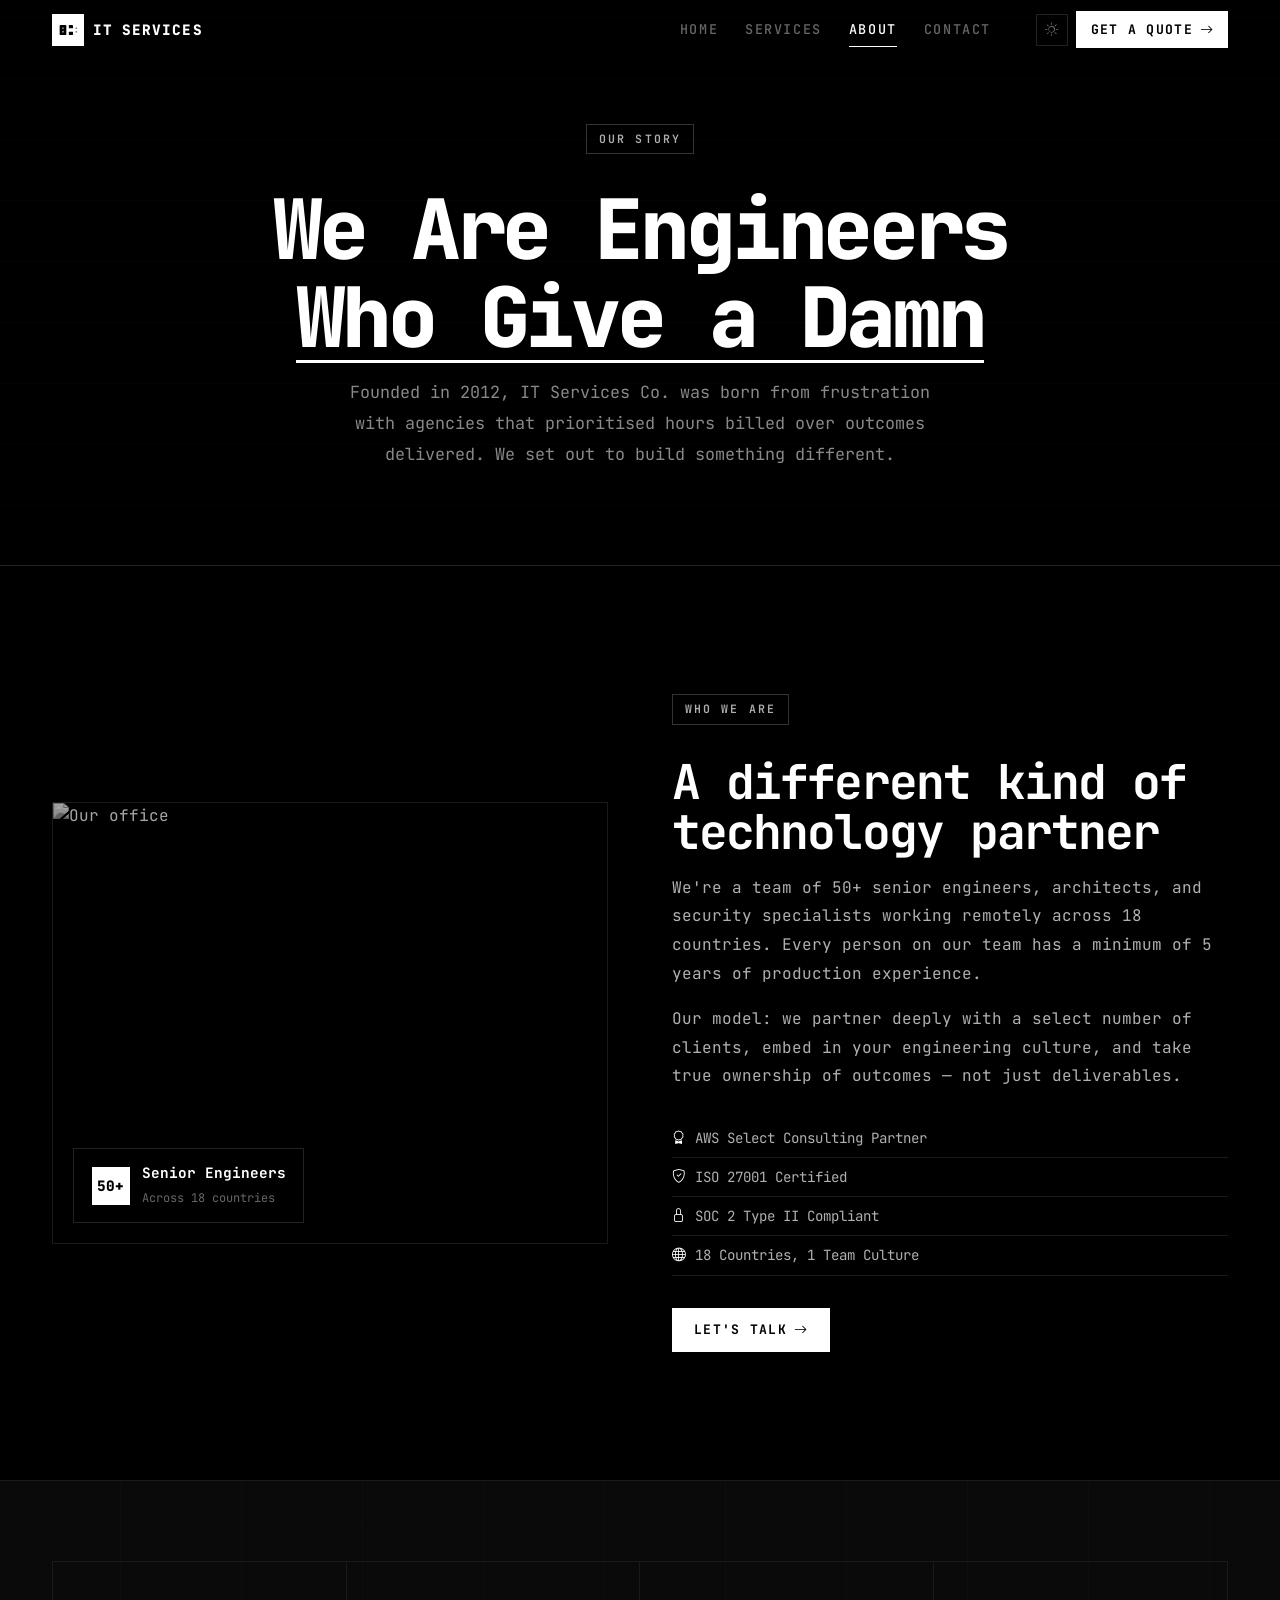
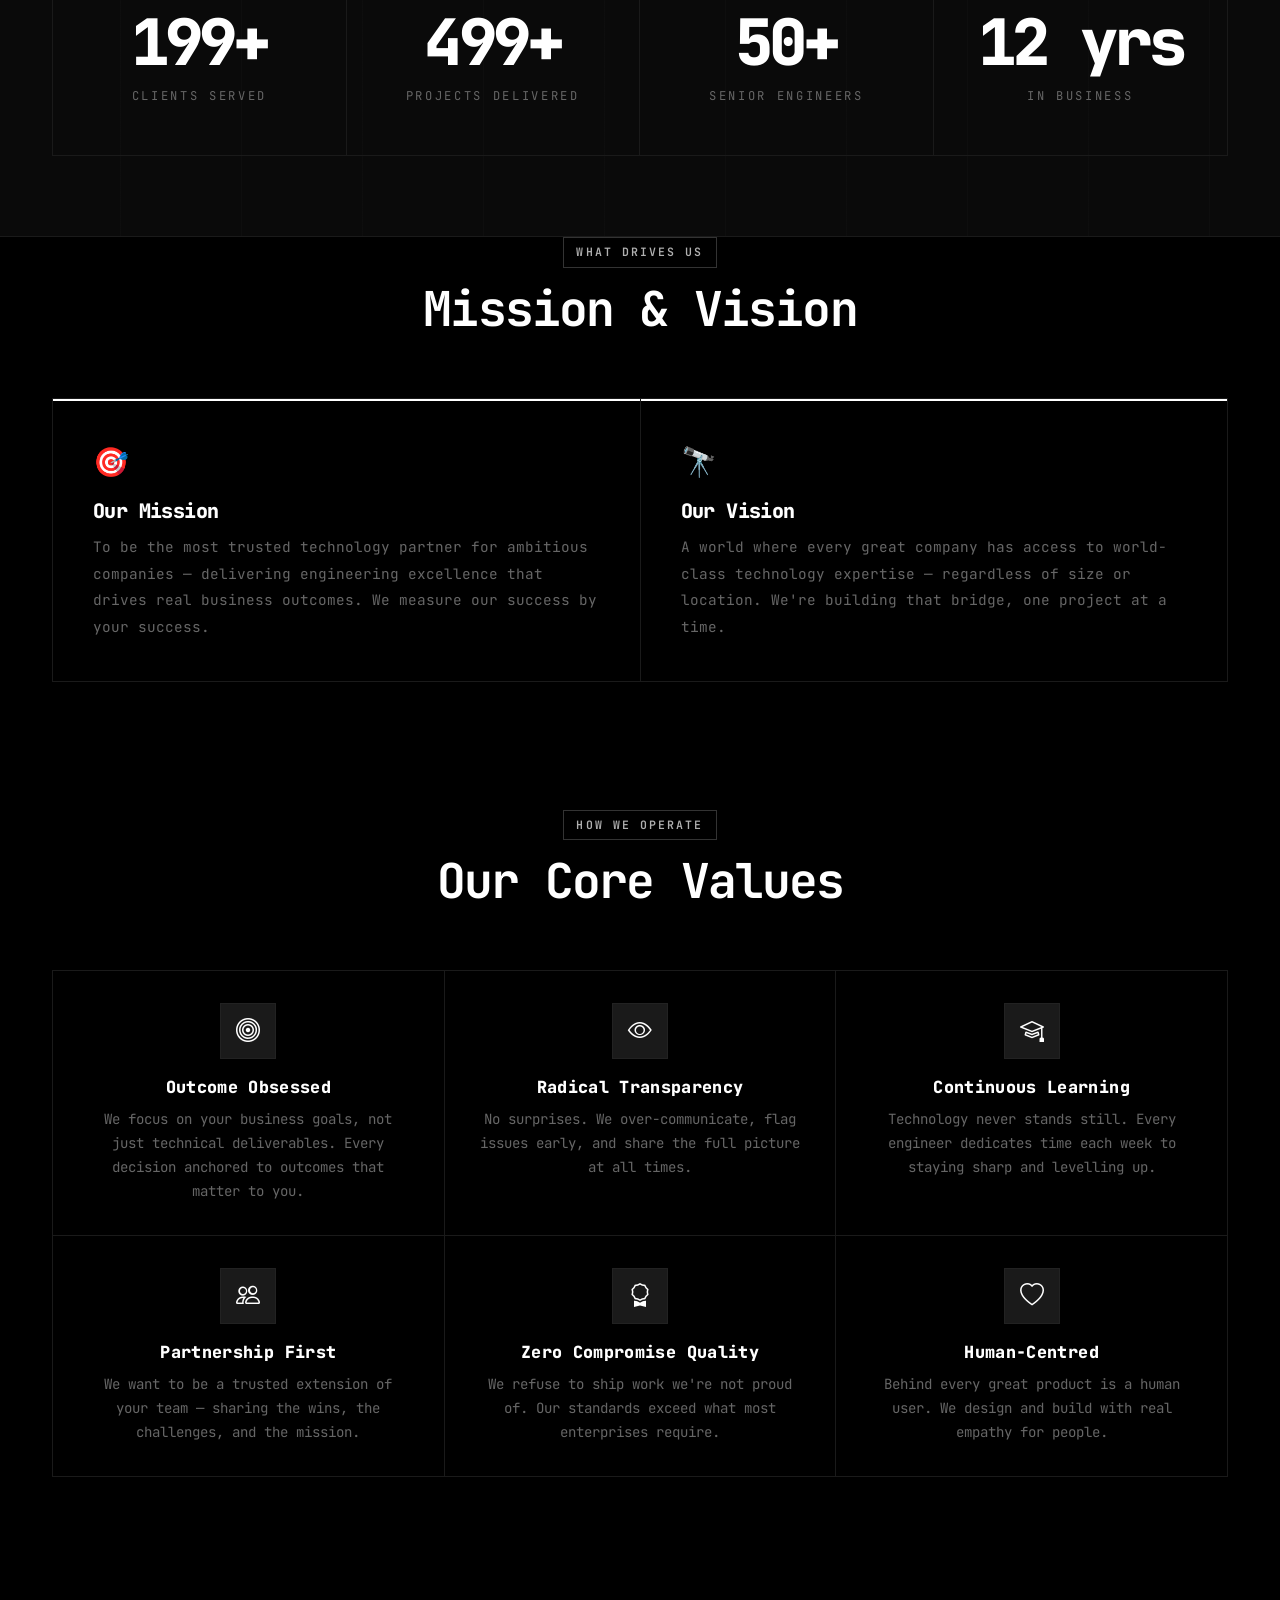
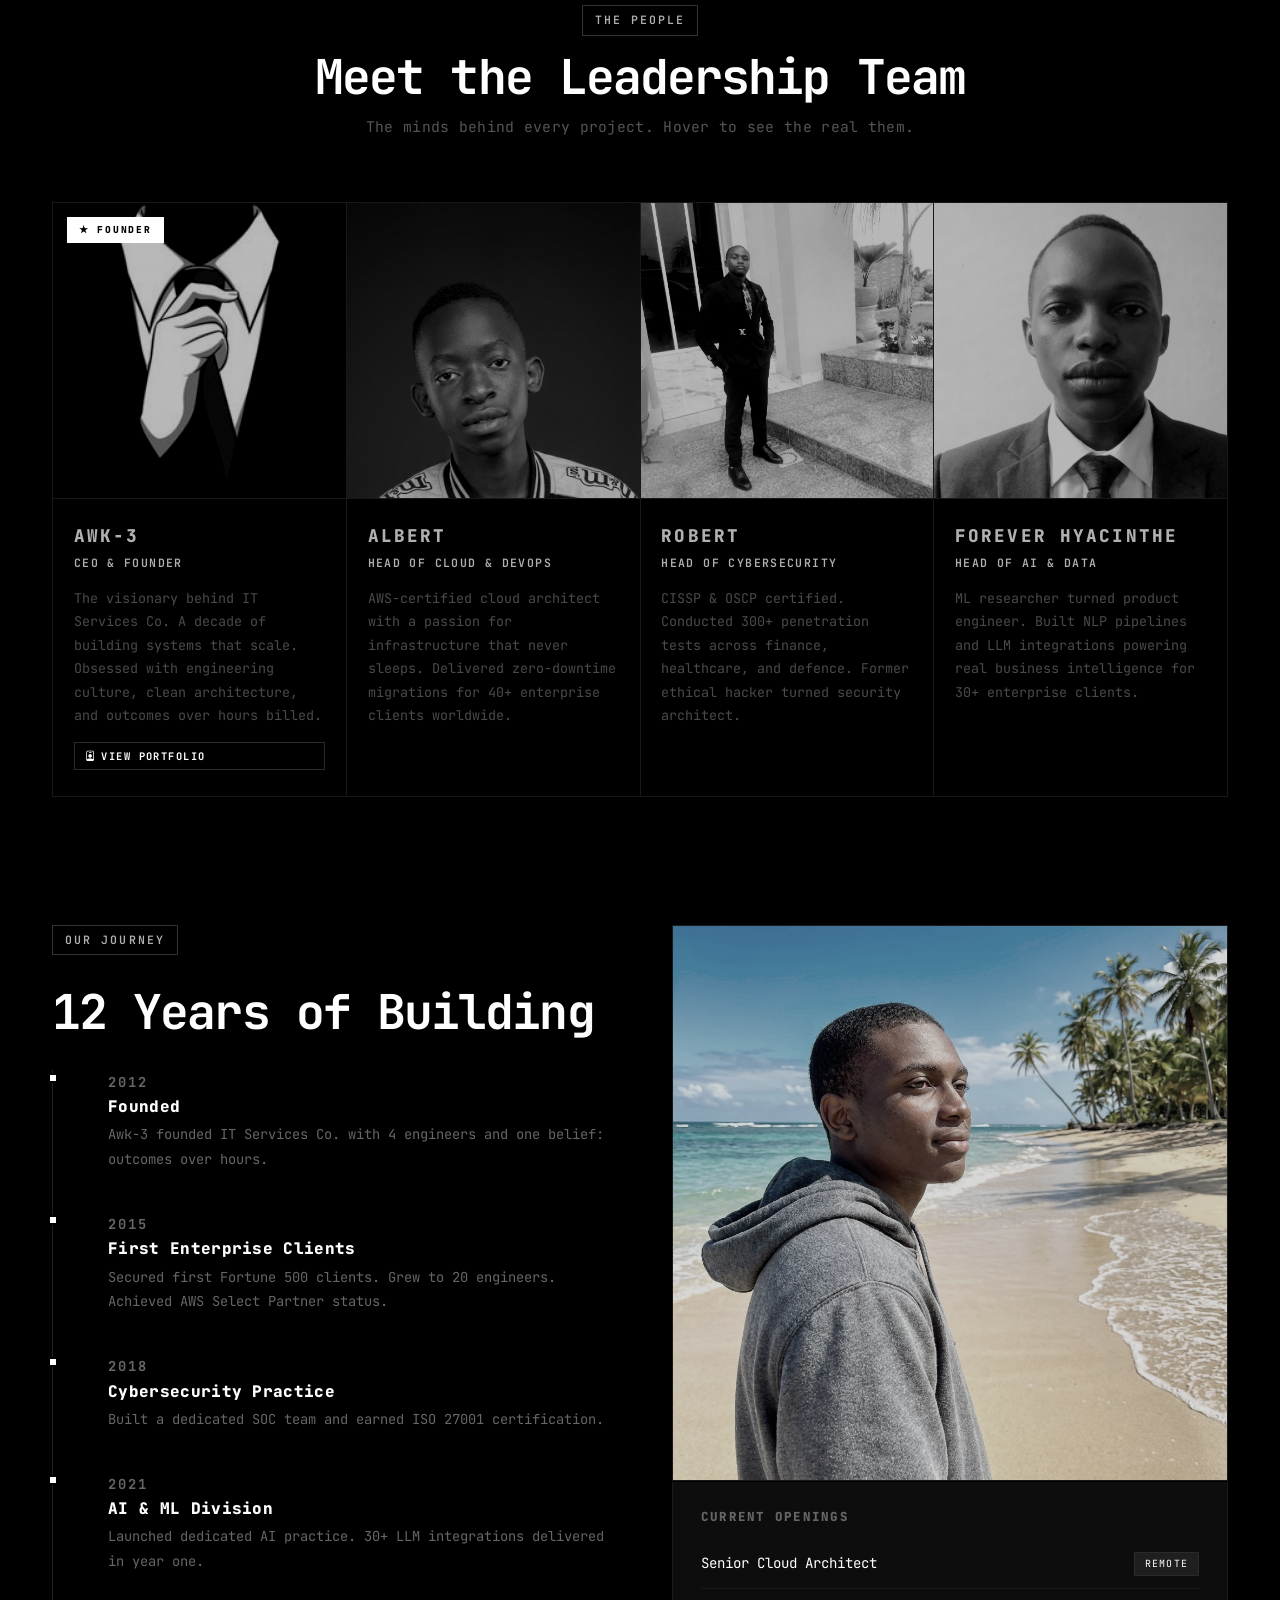
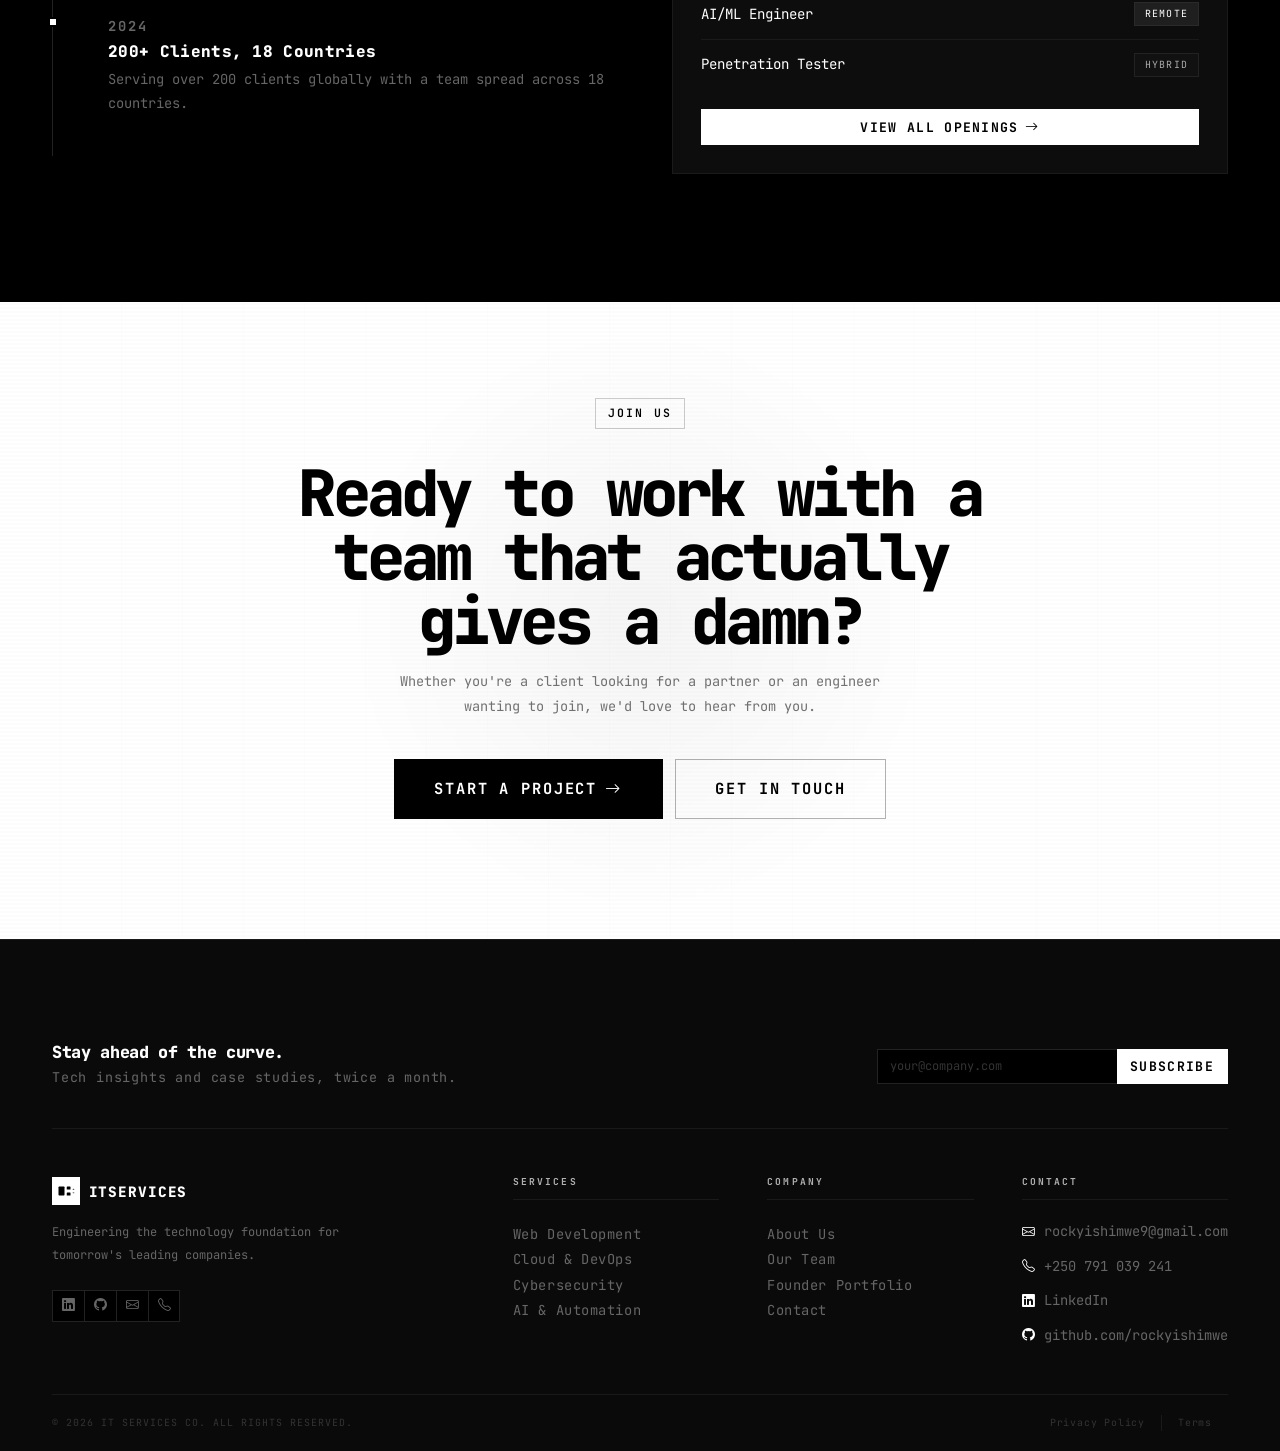
==== commit ec797296: "added some photos" ====
--- a/pages/about.html
+++ b/pages/about.html
@@ -3,10 +3,181 @@
 <head>
   <meta charset="UTF-8"/>
   <meta name="viewport" content="width=device-width, initial-scale=1.0"/>
-  <meta name="description" content="About IT Services Co. — Our story, mission, values, team, and timeline."/>
   <title>About — IT Services Co.</title>
   <link rel="stylesheet" href="https://cdn.jsdelivr.net/npm/bootstrap-icons@1.11.3/font/bootstrap-icons.min.css"/>
+  <link rel="preconnect" href="https://fonts.googleapis.com"/>
+  <link href="https://fonts.googleapis.com/css2?family=JetBrains+Mono:ital,wght@0,100;0,200;0,300;0,400;0,500;0,600;0,700;0,800;1,400&display=swap" rel="stylesheet"/>
   <link rel="stylesheet" href="../css/style.css"/>
+  <style>
+    /* ── Font size improvements across page ── */
+    .nav-link          { font-size: 0.84rem !important; }
+    .label             { font-size: 0.72rem !important; letter-spacing: 0.18em !important; }
+    .body-md, .body-lg { font-size: 1rem !important; line-height: 1.8 !important; }
+    .stat-label        { font-size: 0.76rem !important; }
+    .footer-links a    { font-size: 0.86rem !important; }
+    .footer-contact-item { font-size: 0.86rem !important; }
+    .btn               { font-size: 0.82rem !important; }
+    .btn-xl            { font-size: 0.96rem !important; }
+    .value-card h3     { font-size: 1.05rem !important; }
+    .value-card p      { font-size: 0.88rem !important; line-height: 1.72 !important; }
+    .timeline-item h4  { font-size: 1rem !important; }
+    .timeline-item p   { font-size: 0.86rem !important; }
+    .mv-card h3        { font-size: 1.25rem !important; }
+    .mv-card p         { font-size: 0.9rem !important; }
+    .page-hero-title   { font-size: clamp(2.8rem, 6.5vw, 5.2rem) !important; }
+    .page-hero-desc    { font-size: 1.05rem !important; color: #888 !important; }
+    .heading-1         { font-size: clamp(2rem, 3.8vw, 3rem) !important; }
+    .value-icon        { width: 56px !important; height: 56px !important; font-size: 1.5rem !important; }
+    .about-highlight span { font-size: 0.88rem !important; }
+    .nl-title          { font-size: 1.05rem !important; }
+    .nl-desc           { font-size: 0.84rem !important; }
+
+    /* ══════════════════════════════════
+       LOGO ICON in navbar
+    ══════════════════════════════════ */
+    .nav-logo-icon {
+      width: 32px; height: 32px;
+      background: #fff;
+      display: flex; align-items: center; justify-content: center;
+      flex-shrink: 0;
+      transition: background 0.2s;
+    }
+    .nav-brand:hover .nav-logo-icon { background: #e8e8e8; }
+    .nav-logo-icon svg { display: block; }
+
+    /* ══════════════════════════════════
+       TEAM GRID
+    ══════════════════════════════════ */
+    #team { padding-top: 0 !important; }
+
+    .team-grid {
+      display: grid;
+      grid-template-columns: repeat(4, 1fr);
+      gap: 1px;
+      background: #181818;
+      border: 1px solid #181818;
+    }
+
+    .team-card {
+      background: #000;
+      overflow: hidden;
+      position: relative;
+      display: flex;
+      flex-direction: column;
+      transition: background 0.2s linear;
+    }
+    .team-card:hover { background: #0c0c0c; }
+
+    /* Photo box */
+    .team-card-img {
+      width: 100%;
+      height: 295px;
+      position: relative;
+      overflow: hidden;
+      display: block;
+      background: #0d0d0d;
+    }
+    .team-card-img img {
+      position: absolute; inset: 0;
+      width: 100%; height: 100%;
+      object-fit: cover;
+      object-position: top center;
+      /* ALL images start grayscale */
+      filter: grayscale(100%) brightness(0.7) contrast(1.1);
+      transition: filter 0.5s ease, transform 0.65s ease;
+      display: block;
+    }
+    /* HOVER → real colour for EVERY card */
+    .team-card:hover .team-card-img img {
+      filter: grayscale(0%) brightness(0.92) contrast(1.0);
+      transform: scale(1.05);
+    }
+
+    /* Founder badge */
+    .founder-badge {
+      position: absolute; top: 14px; left: 14px; z-index: 6;
+      background: #fff; color: #000;
+      font-size: 0.6rem; font-weight: 800;
+      letter-spacing: 0.18em; text-transform: uppercase;
+      padding: 5px 12px; font-family: 'JetBrains Mono', monospace;
+      animation: badgePulse 3s ease-in-out infinite;
+    }
+    @keyframes badgePulse {
+      0%,100% { box-shadow: 0 0 0 0 rgba(255,255,255,0.3); }
+      50%      { box-shadow: 0 0 0 5px rgba(255,255,255,0); }
+    }
+
+    /* Social overlay */
+    .team-overlay {
+      position: absolute; inset: 0; z-index: 5;
+      display: flex; align-items: flex-end;
+      padding: 1.1rem;
+      background: linear-gradient(to top, rgba(0,0,0,0.82) 0%, transparent 55%);
+      opacity: 0; transition: opacity 0.35s ease;
+      pointer-events: none;
+    }
+    .team-card:hover .team-overlay { opacity: 1; pointer-events: auto; }
+    .team-socials { display: flex; gap: 0.4rem; }
+    .team-social-btn {
+      width: 36px; height: 36px;
+      border: 1px solid rgba(255,255,255,0.5);
+      background: rgba(0,0,0,0.55); color: #fff;
+      display: flex; align-items: center; justify-content: center;
+      font-size: 0.95rem; text-decoration: none;
+      transition: background 0.15s, color 0.15s, transform 0.15s;
+    }
+    .team-social-btn:hover { background: #fff; color: #000; border-color: #fff; transform: translateY(-3px); }
+
+    /* Card body */
+    .team-card-body {
+      padding: 1.4rem 1.3rem 1.6rem;
+      flex: 1; display: flex; flex-direction: column;
+      border-top: 1px solid #181818;
+      position: relative;
+    }
+    .team-card-body::before {
+      content: '';
+      position: absolute; top: 0; left: 0; bottom: 0;
+      width: 2px; background: #fff;
+      transform: scaleY(0); transform-origin: top;
+      transition: transform 0.38s ease;
+    }
+    .team-card:hover .team-card-body::before { transform: scaleY(1); }
+
+    .team-name {
+      display: block; font-size: 1.1rem !important;
+      font-weight: 800; letter-spacing: -0.025em; color: #fff;
+      margin-bottom: 0.26rem;
+    }
+    .team-role {
+      display: block; font-size: 0.72rem !important;
+      font-weight: 600; letter-spacing: 0.16em; text-transform: uppercase;
+      color: #555; margin-bottom: 0.9rem;
+      transition: color 0.2s;
+    }
+    .team-card:hover .team-role { color: #888; }
+    .team-bio {
+      font-size: 0.84rem !important; color: #4a4a4a;
+      line-height: 1.75 !important; transition: color 0.2s;
+    }
+    .team-card:hover .team-bio { color: #888; }
+
+    /* Portfolio link button */
+    .portfolio-link {
+      display: inline-flex; align-items: center; gap: 5px;
+      font-size: 0.65rem !important; font-weight: 700;
+      letter-spacing: 0.14em; text-transform: uppercase;
+      color: #fff; border: 1px solid #2a2a2a;
+      padding: 5px 10px; margin-top: 0.85rem;
+      background: transparent; text-decoration: none;
+      transition: border-color 0.15s, background 0.15s;
+    }
+    .portfolio-link:hover { border-color: #fff; background: #fff; color: #000; }
+
+    /* Responsive */
+    @media (max-width: 1100px) { .team-grid { grid-template-columns: repeat(2, 1fr); } }
+    @media (max-width: 580px)  { .team-grid { grid-template-columns: 1fr; } .team-card-img { height: 260px; } }
+  </style>
 </head>
 <body>
 
@@ -14,7 +185,18 @@
 <nav class="navbar" id="navbar">
   <div class="navbar-inner">
     <a href="../index.html" class="nav-brand">
-      <div class="nav-logo"><svg width="18" height="18" viewBox="0 0 20 20" fill="none"><rect x="1" y="5" width="6" height="10" rx="1.5" fill="white" opacity="0.95"/><rect x="11" y="5" width="4" height="3" rx="1" fill="white" opacity="0.8"/><rect x="11" y="12" width="4" height="3" rx="1" fill="white" opacity="0.8"/></svg></div>
+      <!-- Custom logo icon: circuit/server mark -->
+      <div class="nav-logo-icon">
+        <svg width="20" height="20" viewBox="0 0 24 24" fill="none" xmlns="http://www.w3.org/2000/svg">
+          <rect x="2" y="6" width="8" height="12" rx="1" fill="#000"/>
+          <rect x="13" y="6" width="5" height="4" rx="0.5" fill="#000"/>
+          <rect x="13" y="14" width="5" height="4" rx="0.5" fill="#000"/>
+          <rect x="21" y="9" width="2" height="1.5" rx="0.3" fill="#000" opacity="0.6"/>
+          <rect x="21" y="13.5" width="2" height="1.5" rx="0.3" fill="#000" opacity="0.6"/>
+          <circle cx="6" cy="10" r="1" fill="#fff" opacity="0.7"/>
+          <circle cx="6" cy="14" r="1" fill="#fff" opacity="0.7"/>
+        </svg>
+      </div>
       IT<span class="brand-accent">Services</span>
     </a>
     <ul class="nav-links">
@@ -54,29 +236,26 @@
 <section class="section">
   <div class="container">
     <div class="about-intro-grid">
-      <!-- Image -->
       <div class="reveal">
         <div class="about-img-wrap">
-          <img src="https://images.unsplash.com/photo-1497366216548-37526070297c?w=800&h=600&fit=crop&q=80" alt="Our office and team" loading="lazy"/>
+          <img src="https://images.unsplash.com/photo-1497366216548-37526070297c?w=800&h=600&fit=crop&q=80" alt="Our office" loading="lazy"/>
           <div class="about-img-overlay"></div>
           <div class="about-img-badge">
-            <div style="width:36px;height:36px;border-radius:50%;background:linear-gradient(135deg,var(--electric),var(--pulse));display:flex;align-items:center;justify-content:center;font-weight:800;font-size:0.9rem;color:#050810">50+</div>
-            <div><strong style="font-size:0.85rem;display:block">Senior Engineers</strong><small style="color:var(--fg3);font-size:0.75rem">Across 18 countries</small></div>
-          </div>
-        </div>
-      </div>
-
-      <!-- Copy -->
+            <div style="width:38px;height:38px;background:#fff;display:flex;align-items:center;justify-content:center;font-weight:800;font-size:0.9rem;color:#000">50+</div>
+            <div><strong style="font-size:0.9rem;display:block">Senior Engineers</strong><small style="color:#666;font-size:0.75rem">Across 18 countries</small></div>
+          </div>
+        </div>
+      </div>
       <div class="reveal reveal-delay-2">
-        <span class="label label-pulse">WHO WE ARE</span>
+        <span class="label">WHO WE ARE</span>
         <h2 class="heading-1" style="margin:1rem 0">A different kind of technology partner</h2>
         <p class="body-md text-muted" style="margin-bottom:1rem">We're a team of 50+ senior engineers, architects, and security specialists working remotely across 18 countries. Every person on our team has a minimum of 5 years of production experience.</p>
-        <p class="body-md text-muted" style="margin-bottom:1.5rem">Our model: we partner deeply with a select number of clients, embed in your engineering culture, and take true ownership of outcomes — not just deliverables.</p>
+        <p class="body-md text-muted" style="margin-bottom:1.75rem">Our model: we partner deeply with a select number of clients, embed in your engineering culture, and take true ownership of outcomes — not just deliverables.</p>
         <div class="about-highlights" style="margin-bottom:2rem">
-          <div class="about-highlight"><i class="bi bi-award" style="color:var(--amber)"></i><span>AWS Select Consulting Partner</span></div>
-          <div class="about-highlight"><i class="bi bi-shield-check" style="color:var(--emerald)"></i><span>ISO 27001 Certified</span></div>
-          <div class="about-highlight"><i class="bi bi-lock" style="color:var(--electric)"></i><span>SOC 2 Type II Compliant</span></div>
-          <div class="about-highlight"><i class="bi bi-globe" style="color:var(--pulse)"></i><span>18 Countries, 1 Team Culture</span></div>
+          <div class="about-highlight"><i class="bi bi-award"></i><span>AWS Select Consulting Partner</span></div>
+          <div class="about-highlight"><i class="bi bi-shield-check"></i><span>ISO 27001 Certified</span></div>
+          <div class="about-highlight"><i class="bi bi-lock"></i><span>SOC 2 Type II Compliant</span></div>
+          <div class="about-highlight"><i class="bi bi-globe"></i><span>18 Countries, 1 Team Culture</span></div>
         </div>
         <a href="contact.html" class="btn btn-primary">Let's Talk <span class="arrow"><i class="bi bi-arrow-right"></i></span></a>
       </div>
@@ -102,15 +281,15 @@
   <div class="container">
     <div class="section-header reveal"><span class="label">WHAT DRIVES US</span><h2 class="heading-1" style="margin-bottom:0">Mission &amp; Vision</h2></div>
     <div class="mv-grid">
-      <div class="mv-card reveal" style="--mv-color:var(--electric)">
+      <div class="mv-card reveal">
         <div class="big-icon">🎯</div>
         <h3>Our Mission</h3>
         <p>To be the most trusted technology partner for ambitious companies — delivering engineering excellence that drives real business outcomes. We measure our success by your success.</p>
       </div>
-      <div class="mv-card reveal reveal-delay-1" style="--mv-color:var(--pulse)">
+      <div class="mv-card reveal reveal-delay-1">
         <div class="big-icon">🔭</div>
         <h3>Our Vision</h3>
-        <p>A world where every great company has access to world-class technology expertise — regardless of their size or location. We're building that bridge, one project at a time.</p>
+        <p>A world where every great company has access to world-class technology expertise — regardless of size or location. We're building that bridge, one project at a time.</p>
       </div>
     </div>
   </div>
@@ -121,87 +300,105 @@
   <div class="container">
     <div class="section-header reveal"><span class="label">HOW WE OPERATE</span><h2 class="heading-1">Our Core Values</h2></div>
     <div class="values-grid">
-      <div class="value-card reveal">
-        <div class="value-icon" style="color:var(--electric);background:rgba(0,232,255,0.1)"><i class="bi bi-bullseye"></i></div>
-        <h3>Outcome Obsessed</h3>
-        <p>We focus on your business goals, not just technical deliverables. Every decision we make is anchored to the outcomes that matter to you.</p>
-      </div>
-      <div class="value-card reveal reveal-delay-1">
-        <div class="value-icon" style="color:var(--pulse);background:rgba(176,108,255,0.1)"><i class="bi bi-transparency"></i></div>
-        <h3>Radical Transparency</h3>
-        <p>No surprises. No hidden progress. We over-communicate, flag issues early, and share the full picture — good or bad — at all times.</p>
-      </div>
-      <div class="value-card reveal reveal-delay-2">
-        <div class="value-icon" style="color:var(--emerald);background:rgba(15,240,160,0.1)"><i class="bi bi-mortarboard"></i></div>
-        <h3>Continuous Learning</h3>
-        <p>Technology never stands still, and neither do we. Every engineer on our team dedicates time each week to staying sharp and levelling up.</p>
-      </div>
-      <div class="value-card reveal">
-        <div class="value-icon" style="color:var(--amber);background:rgba(255,197,51,0.1)"><i class="bi bi-people"></i></div>
-        <h3>Partnership First</h3>
-        <p>We don't want to be a vendor. We want to be a trusted extension of your team — sharing the wins, the challenges, and the mission.</p>
-      </div>
-      <div class="value-card reveal reveal-delay-1">
-        <div class="value-icon" style="color:var(--rose);background:rgba(255,77,109,0.1)"><i class="bi bi-award"></i></div>
-        <h3>Zero Compromise Quality</h3>
-        <p>We refuse to ship work we're not proud of. Our internal code review and QA standards exceed what most enterprises require.</p>
-      </div>
-      <div class="value-card reveal reveal-delay-2">
-        <div class="value-icon" style="color:var(--electric);background:rgba(0,232,255,0.1)"><i class="bi bi-heart"></i></div>
-        <h3>Human-Centred</h3>
-        <p>Behind every great product is a human user. We design and build with real empathy for the people who will use what we create.</p>
-      </div>
-    </div>
-  </div>
-</section>
-
-<!-- TEAM -->
-<section class="section" id="team" style="padding-top:0" aria-label="Our team">
-  <div class="container">
-    <div class="section-header reveal"><span class="label">THE PEOPLE</span><h2 class="heading-1">Meet the Leadership Team</h2></div>
+      <div class="value-card reveal"><div class="value-icon"><i class="bi bi-bullseye"></i></div><h3>Outcome Obsessed</h3><p>We focus on your business goals, not just technical deliverables. Every decision anchored to outcomes that matter to you.</p></div>
+      <div class="value-card reveal reveal-delay-1"><div class="value-icon"><i class="bi bi-eye"></i></div><h3>Radical Transparency</h3><p>No surprises. We over-communicate, flag issues early, and share the full picture at all times.</p></div>
+      <div class="value-card reveal reveal-delay-2"><div class="value-icon"><i class="bi bi-mortarboard"></i></div><h3>Continuous Learning</h3><p>Technology never stands still. Every engineer dedicates time each week to staying sharp and levelling up.</p></div>
+      <div class="value-card reveal"><div class="value-icon"><i class="bi bi-people"></i></div><h3>Partnership First</h3><p>We want to be a trusted extension of your team — sharing the wins, the challenges, and the mission.</p></div>
+      <div class="value-card reveal reveal-delay-1"><div class="value-icon"><i class="bi bi-award"></i></div><h3>Zero Compromise Quality</h3><p>We refuse to ship work we're not proud of. Our standards exceed what most enterprises require.</p></div>
+      <div class="value-card reveal reveal-delay-2"><div class="value-icon"><i class="bi bi-heart"></i></div><h3>Human-Centred</h3><p>Behind every great product is a human user. We design and build with real empathy for people.</p></div>
+    </div>
+  </div>
+</section>
+
+<!-- ════════════════════════════════
+     TEAM
+════════════════════════════════ -->
+<section class="section" id="team" aria-label="Our team">
+  <div class="container">
+    <div class="section-header reveal">
+      <span class="label">THE PEOPLE</span>
+      <h2 class="heading-1">Meet the Leadership Team</h2>
+      <p style="color:#555;font-size:0.92rem;margin-top:0.8rem;letter-spacing:0.02em">The minds behind every project. Hover to see the real them.</p>
+    </div>
+
     <div class="team-grid">
 
+      <!-- AWK-3 — Founder (Rocky) -->
       <div class="team-card reveal">
-        <div class="team-card-img" style="background:linear-gradient(135deg,#1a1d3a,#0d1a4a)">
-          <img src="https://images.unsplash.com/photo-1560250097-0b93528c311a?w=400&h=300&fit=crop&q=80" alt="Alex Chen"/>
+        <div class="team-card-img">
+          <span class="founder-badge">★ Founder</span>
+          <img src="../images/slack.jpg" alt="Awk-3 — Founder & CEO"/>
+          <div class="team-overlay">
+            <div class="team-socials">
+              <a href="https://www.linkedin.com/in/ishimwe-rocky-1210833b8/" target="_blank" rel="noopener" class="team-social-btn" title="LinkedIn"><i class="bi bi-linkedin"></i></a>
+              <a href="https://github.com/rockyishimwe" target="_blank" rel="noopener" class="team-social-btn" title="GitHub"><i class="bi bi-github"></i></a>
+              <a href="mailto:rockyishimwe9@gmail.com" class="team-social-btn" title="Email"><i class="bi bi-envelope"></i></a>
+              <a href="tel:+250791039241" class="team-social-btn" title="Phone"><i class="bi bi-telephone"></i></a>
+            </div>
+          </div>
         </div>
         <div class="team-card-body">
-          <strong>Alex Chen</strong>
-          <span>CEO &amp; Co-Founder</span>
-          <p class="team-card-bio">15 years in enterprise software. Previously Principal Engineer at Stripe. Passionate about distributed systems and engineering culture.</p>
-        </div>
-      </div>
-
+          <span class="team-name">Awk-3</span>
+          <span class="team-role">CEO &amp; Founder</span>
+          <p class="team-bio">The visionary behind IT Services Co. A decade of building systems that scale. Obsessed with engineering culture, clean architecture, and outcomes over hours billed.</p>
+          <a href="../portfolio.html" class="portfolio-link"><i class="bi bi-person-badge"></i> View Portfolio</a>
+        </div>
+      </div>
+
+      <!-- ALBERT -->
       <div class="team-card reveal reveal-delay-1">
-        <div class="team-card-img" style="background:linear-gradient(135deg,#1a0d3a,#300d4a)">
-          <img src="https://images.unsplash.com/photo-1573497019940-1c28c88b4f3e?w=400&h=300&fit=crop&q=80" alt="Priya Nair"/>
+        <div class="team-card-img">
+          <img src="../images/albert.jpg" alt="Albert — Head of Cloud"/>
+          <div class="team-overlay">
+            <div class="team-socials">
+              <a href="#" class="team-social-btn" title="LinkedIn"><i class="bi bi-linkedin"></i></a>
+              <a href="#" class="team-social-btn" title="GitHub"><i class="bi bi-github"></i></a>
+              <a href="#" class="team-social-btn" title="Email"><i class="bi bi-envelope"></i></a>
+            </div>
+          </div>
         </div>
         <div class="team-card-body">
-          <strong>Priya Nair</strong>
-          <span>CTO &amp; Co-Founder</span>
-          <p class="team-card-bio">Cloud architect and security specialist. AWS Hero, ex-Cloudflare. Designed infrastructure for 3 unicorn startups from the ground up.</p>
-        </div>
-      </div>
-
+          <span class="team-name">Albert</span>
+          <span class="team-role">Head of Cloud &amp; DevOps</span>
+          <p class="team-bio">AWS-certified cloud architect with a passion for infrastructure that never sleeps. Delivered zero-downtime migrations for 40+ enterprise clients worldwide.</p>
+        </div>
+      </div>
+
+      <!-- ROBERT -->
       <div class="team-card reveal reveal-delay-2">
-        <div class="team-card-img" style="background:linear-gradient(135deg,#0d3a1a,#0d4a30)">
-          <img src="https://images.unsplash.com/photo-1472099645785-5658abf4ff4e?w=400&h=300&fit=crop&q=80" alt="Marcus Williams"/>
+        <div class="team-card-img">
+          <img src="../images/robert.jpg" alt="Robert — Head of Cybersecurity"/>
+          <div class="team-overlay">
+            <div class="team-socials">
+              <a href="#" class="team-social-btn" title="LinkedIn"><i class="bi bi-linkedin"></i></a>
+              <a href="#" class="team-social-btn" title="X / Twitter"><i class="bi bi-twitter-x"></i></a>
+              <a href="#" class="team-social-btn" title="Email"><i class="bi bi-envelope"></i></a>
+            </div>
+          </div>
         </div>
         <div class="team-card-body">
-          <strong>Marcus Williams</strong>
-          <span>Head of Cybersecurity</span>
-          <p class="team-card-bio">Former NSA contractor turned ethical hacker. CISSP, OSCP certified. Has conducted 400+ penetration tests across finance, healthcare, and defense.</p>
-        </div>
-      </div>
-
+          <span class="team-name">Robert</span>
+          <span class="team-role">Head of Cybersecurity</span>
+          <p class="team-bio">CISSP &amp; OSCP certified. Conducted 300+ penetration tests across finance, healthcare, and defence. Former ethical hacker turned security architect.</p>
+        </div>
+      </div>
+
+      <!-- FOREVER HYACINTHE -->
       <div class="team-card reveal reveal-delay-3">
-        <div class="team-card-img" style="background:linear-gradient(135deg,#3a1a0d,#4a300d)">
-          <img src="https://images.unsplash.com/photo-1494790108377-be9c29b29330?w=400&h=300&fit=crop&q=80" alt="Sofia Romero"/>
+        <div class="team-card-img">
+          <img src="../images/sarah.jpg" alt="Forever Hyacinthe — Head of AI & Data" style="object-position:center top"/>
+          <div class="team-overlay">
+            <div class="team-socials">
+              <a href="#" class="team-social-btn" title="LinkedIn"><i class="bi bi-linkedin"></i></a>
+              <a href="#" class="team-social-btn" title="GitHub"><i class="bi bi-github"></i></a>
+              <a href="#" class="team-social-btn" title="Email"><i class="bi bi-envelope"></i></a>
+            </div>
+          </div>
         </div>
         <div class="team-card-body">
-          <strong>Sofia Romero</strong>
-          <span>Head of AI &amp; Data</span>
-          <p class="team-card-bio">PhD in Machine Learning from MIT. Led AI product teams at Google Brain and DeepMind before joining IT Services to build real-world AI solutions.</p>
+          <span class="team-name">Forever Hyacinthe</span>
+          <span class="team-role">Head of AI &amp; Data</span>
+          <p class="team-bio">ML researcher turned product engineer. Built NLP pipelines and LLM integrations powering real business intelligence for 30+ enterprise clients.</p>
         </div>
       </div>
 
@@ -217,59 +414,31 @@
         <span class="label">OUR JOURNEY</span>
         <h2 class="heading-1" style="margin:1rem 0 2rem">12 Years of Building</h2>
         <div class="timeline">
-          <div class="timeline-item">
-            <div class="timeline-dot"></div>
-            <p class="timeline-year">2012</p>
-            <h4>Founded in San Francisco</h4>
-            <p>Alex and Priya founded IT Services Co. with a team of 4 engineers and a simple belief: outcomes over hours.</p>
-          </div>
-          <div class="timeline-item">
-            <div class="timeline-dot" style="background:var(--pulse)"></div>
-            <p class="timeline-year" style="color:var(--pulse)">2015</p>
-            <h4>First Enterprise Clients</h4>
-            <p>Secured our first Fortune 500 clients. Grew to 20 engineers. Achieved AWS Select Partner status.</p>
-          </div>
-          <div class="timeline-item">
-            <div class="timeline-dot" style="background:var(--emerald)"></div>
-            <p class="timeline-year" style="color:var(--emerald)">2018</p>
-            <h4>Cybersecurity Practice Launched</h4>
-            <p>Grew into cybersecurity, building a dedicated SOC team and earning ISO 27001 certification.</p>
-          </div>
-          <div class="timeline-item">
-            <div class="timeline-dot" style="background:var(--amber)"></div>
-            <p class="timeline-year" style="color:var(--amber)">2021</p>
-            <h4>AI &amp; ML Division</h4>
-            <p>Launched dedicated AI practice. Delivered LLM integration projects for 30+ enterprises in the first year.</p>
-          </div>
-          <div class="timeline-item">
-            <div class="timeline-dot"></div>
-            <p class="timeline-year">2024</p>
-            <h4>200+ Clients, 18 Countries</h4>
-            <p>Now serving over 200 clients globally, with a team spread across 18 countries and growing.</p>
-          </div>
+          <div class="timeline-item"><div class="timeline-dot"></div><p class="timeline-year">2012</p><h4>Founded</h4><p>Awk-3 founded IT Services Co. with 4 engineers and one belief: outcomes over hours.</p></div>
+          <div class="timeline-item"><div class="timeline-dot"></div><p class="timeline-year">2015</p><h4>First Enterprise Clients</h4><p>Secured first Fortune 500 clients. Grew to 20 engineers. Achieved AWS Select Partner status.</p></div>
+          <div class="timeline-item"><div class="timeline-dot"></div><p class="timeline-year">2018</p><h4>Cybersecurity Practice</h4><p>Built a dedicated SOC team and earned ISO 27001 certification.</p></div>
+          <div class="timeline-item"><div class="timeline-dot"></div><p class="timeline-year">2021</p><h4>AI &amp; ML Division</h4><p>Launched dedicated AI practice. 30+ LLM integrations delivered in year one.</p></div>
+          <div class="timeline-item"><div class="timeline-dot"></div><p class="timeline-year">2024</p><h4>200+ Clients, 18 Countries</h4><p>Serving over 200 clients globally with a team spread across 18 countries.</p></div>
         </div>
       </div>
       <div class="reveal reveal-delay-2" style="position:sticky;top:100px">
-        <div style="border-radius:var(--r-xl);overflow:hidden;box-shadow:var(--shadow-xl)">
-          <img src="https://images.unsplash.com/photo-1521737604893-d14cc237f11d?w=700&h=500&fit=crop&q=80" alt="Team at work" loading="lazy" style="width:100%;display:block"/>
-        </div>
-        <div style="margin-top:1.25rem;background:var(--surface);border:1px solid var(--border);border-radius:var(--r-lg);padding:1.5rem">
-          <h4 style="margin-bottom:1rem;font-size:1rem">Current Openings</h4>
-          <div style="display:flex;flex-direction:column;gap:0.6rem">
-            <div style="display:flex;justify-content:space-between;align-items:center;font-size:0.875rem">
-              <span>Senior Cloud Architect</span>
-              <span style="font-family:var(--font-mono);font-size:0.7rem;color:var(--electric);background:var(--electric-g);padding:2px 8px;border-radius:var(--r-full)">Remote</span>
-            </div>
-            <div style="display:flex;justify-content:space-between;align-items:center;font-size:0.875rem">
-              <span>AI/ML Engineer</span>
-              <span style="font-family:var(--font-mono);font-size:0.7rem;color:var(--electric);background:var(--electric-g);padding:2px 8px;border-radius:var(--r-full)">Remote</span>
-            </div>
-            <div style="display:flex;justify-content:space-between;align-items:center;font-size:0.875rem">
-              <span>Penetration Tester</span>
-              <span style="font-family:var(--font-mono);font-size:0.7rem;color:var(--pulse);background:var(--pulse-g);padding:2px 8px;border-radius:var(--r-full)">Hybrid</span>
-            </div>
-          </div>
-          <a href="contact.html" class="btn btn-outline-electric btn-sm" style="margin-top:1rem;width:100%;justify-content:center">View All Openings</a>
+        <div style="overflow:hidden;border:1px solid #1a1a1a;box-shadow:0 40px 80px rgba(0,0,0,0.9)">
+          <img src="../images/beach.jpg" alt="Team spirit" loading="lazy" style="width:100%;display:block;filter:grayscale(60%) brightness(0.85);transition:filter 0.5s ease"/>
+        </div>
+        <div style="margin-top:1px;background:#0d0d0d;border:1px solid #1a1a1a;border-top:none;padding:1.75rem">
+          <h4 style="margin-bottom:1rem;font-size:0.78rem;letter-spacing:0.18em;text-transform:uppercase;color:#666">Current Openings</h4>
+          <div style="display:flex;flex-direction:column;gap:0">
+            <div style="display:flex;justify-content:space-between;align-items:center;font-size:0.88rem;padding:0.8rem 0;border-bottom:1px solid #1a1a1a">
+              <span>Senior Cloud Architect</span><span style="font-size:0.62rem;letter-spacing:0.12em;text-transform:uppercase;color:#fff;background:#1f1f1f;padding:3px 10px;border:1px solid #2a2a2a">Remote</span>
+            </div>
+            <div style="display:flex;justify-content:space-between;align-items:center;font-size:0.88rem;padding:0.8rem 0;border-bottom:1px solid #1a1a1a">
+              <span>AI/ML Engineer</span><span style="font-size:0.62rem;letter-spacing:0.12em;text-transform:uppercase;color:#fff;background:#1f1f1f;padding:3px 10px;border:1px solid #2a2a2a">Remote</span>
+            </div>
+            <div style="display:flex;justify-content:space-between;align-items:center;font-size:0.88rem;padding:0.8rem 0">
+              <span>Penetration Tester</span><span style="font-size:0.62rem;letter-spacing:0.12em;text-transform:uppercase;color:#aaa;background:#111;padding:3px 10px;border:1px solid #222">Hybrid</span>
+            </div>
+          </div>
+          <a href="contact.html" class="btn btn-primary btn-sm" style="margin-top:1.25rem;width:100%;justify-content:center">View All Openings <i class="bi bi-arrow-right"></i></a>
         </div>
       </div>
     </div>
@@ -298,21 +467,44 @@
     <div class="footer-newsletter">
       <div class="footer-nl-inner">
         <div><h3 class="nl-title">Stay ahead of the curve.</h3><p class="nl-desc">Tech insights and case studies, twice a month.</p></div>
-        <form class="nl-form" onsubmit="handleNewsletter(event)"><input type="email" class="nl-input" placeholder="your@company.com" required/><button type="submit" class="btn btn-primary btn-sm">Subscribe</button></form>
+        <form class="nl-form" onsubmit="handleNewsletter(event)">
+          <input type="email" class="nl-input" placeholder="your@company.com" required/>
+          <button type="submit" class="btn btn-primary btn-sm">Subscribe</button>
+        </form>
       </div>
     </div>
     <div class="footer-main">
       <div>
-        <div class="footer-brand-wrap"><div class="nav-logo"><svg width="20" height="20" viewBox="0 0 20 20" fill="none"><rect x="1" y="5" width="6" height="10" rx="1" fill="white" opacity="0.9"/><rect x="11" y="5" width="4" height="3" rx="1" fill="white" opacity="0.7"/><rect x="11" y="12" width="4" height="3" rx="1" fill="white" opacity="0.7"/></svg></div><span class="footer-brand-name">IT<span class="brand-accent">Services</span></span></div>
+        <div class="footer-brand-wrap">
+          <div class="nav-logo-icon" style="width:28px;height:28px;background:#fff;display:flex;align-items:center;justify-content:center">
+            <svg width="18" height="18" viewBox="0 0 24 24" fill="none"><rect x="2" y="6" width="8" height="12" rx="1" fill="#000"/><rect x="13" y="6" width="5" height="4" rx="0.5" fill="#000"/><rect x="13" y="14" width="5" height="4" rx="0.5" fill="#000"/><rect x="21" y="9" width="2" height="1.5" rx="0.3" fill="#000" opacity="0.6"/><rect x="21" y="13.5" width="2" height="1.5" rx="0.3" fill="#000" opacity="0.6"/></svg>
+          </div>
+          <span class="footer-brand-name">IT<span class="brand-accent">Services</span></span>
+        </div>
         <p class="footer-tagline">Engineering the technology foundation for tomorrow's leading companies.</p>
-        <div class="footer-social"><a href="#" class="social-icon"><i class="bi bi-linkedin"></i></a><a href="#" class="social-icon"><i class="bi bi-github"></i></a><a href="#" class="social-icon"><i class="bi bi-twitter-x"></i></a></div>
+        <div class="footer-social">
+          <a href="https://www.linkedin.com/in/ishimwe-rocky-1210833b8/" target="_blank" rel="noopener" class="social-icon" aria-label="LinkedIn"><i class="bi bi-linkedin"></i></a>
+          <a href="https://github.com/rockyishimwe" target="_blank" rel="noopener" class="social-icon" aria-label="GitHub"><i class="bi bi-github"></i></a>
+          <a href="mailto:rockyishimwe9@gmail.com" class="social-icon" aria-label="Email"><i class="bi bi-envelope"></i></a>
+          <a href="tel:+250791039241" class="social-icon" aria-label="Phone"><i class="bi bi-telephone"></i></a>
+        </div>
       </div>
       <div class="footer-col"><h5>Services</h5><ul class="footer-links"><li><a href="services.html">Web Development</a></li><li><a href="services.html">Cloud &amp; DevOps</a></li><li><a href="services.html">Cybersecurity</a></li><li><a href="services.html">AI &amp; Automation</a></li></ul></div>
-      <div class="footer-col"><h5>Company</h5><ul class="footer-links"><li><a href="about.html">About Us</a></li><li><a href="contact.html">Contact</a></li><li><a href="quote.html">Get a Quote</a></li></ul></div>
-      <div class="footer-col"><h5>Contact</h5><ul class="footer-contact-list"><li class="footer-contact-item"><i class="bi bi-envelope"></i><a href="mailto:hello@itservices.com">hello@itservices.com</a></li><li class="footer-contact-item"><i class="bi bi-telephone"></i><a href="tel:+14155550100">+1 (415) 555-0100</a></li></ul></div>
-    </div>
-  </div>
-  <div class="container"><div class="footer-bottom"><p class="footer-copy">© <span class="footer-year">2024</span> IT Services Co.</p><nav class="footer-legal"><a href="#">Privacy Policy</a><a href="#">Terms</a></nav></div></div>
+      <div class="footer-col"><h5>Company</h5><ul class="footer-links"><li><a href="about.html">About Us</a></li><li><a href="about.html#team">Our Team</a></li><li><a href="../portfolio.html">Founder Portfolio</a></li><li><a href="contact.html">Contact</a></li></ul></div>
+      <div class="footer-col"><h5>Contact</h5><ul class="footer-contact-list">
+        <li class="footer-contact-item"><i class="bi bi-envelope"></i><a href="mailto:rockyishimwe9@gmail.com">rockyishimwe9@gmail.com</a></li>
+        <li class="footer-contact-item"><i class="bi bi-telephone"></i><a href="tel:+250791039241">+250 791 039 241</a></li>
+        <li class="footer-contact-item"><i class="bi bi-linkedin"></i><a href="https://www.linkedin.com/in/ishimwe-rocky-1210833b8/" target="_blank" rel="noopener">LinkedIn</a></li>
+        <li class="footer-contact-item"><i class="bi bi-github"></i><a href="https://github.com/rockyishimwe" target="_blank" rel="noopener">github.com/rockyishimwe</a></li>
+      </ul></div>
+    </div>
+  </div>
+  <div class="container">
+    <div class="footer-bottom">
+      <p class="footer-copy">© <span class="footer-year">2025</span> IT Services Co. All rights reserved.</p>
+      <nav class="footer-legal"><a href="#">Privacy Policy</a><a href="#">Terms</a></nav>
+    </div>
+  </div>
 </footer>
 
 <script src="../js/main.js"></script>
--- a/css/style.css
+++ b/css/style.css
@@ -473,9 +473,9 @@
 .team-grid { display: grid; grid-template-columns: repeat(4,1fr); gap: 1px; background: var(--black4); border: 1px solid var(--black4); }
 .team-card { background: var(--black); overflow: hidden; transition: background var(--t-base); }
 .team-card:hover { background: var(--black3); }
-.team-card-img { height: 200px; position: relative; display: flex; align-items: center; justify-content: center; font-size: 2.5rem; font-family: var(--font); font-weight: 800; color: rgba(255,255,255,0.9); overflow: hidden; background: var(--black3); }
-.team-card-img img { position: absolute; inset: 0; width: 100%; height: 100%; object-fit: cover; filter: grayscale(100%) brightness(0.65); transition: filter 0.4s ease; }
-.team-card:hover .team-card-img img { filter: grayscale(100%) brightness(0.85); }
+.team-card-img { height: 300px; position: relative; display: block; overflow: hidden; background: var(--black3); }
+.team-card-img img { position: absolute; inset: 0; width: 100%; height: 100%; object-fit: cover; filter: grayscale(100%) brightness(0.65); transition: filter 0.55s ease, transform 0.65s ease; }
+.team-card:hover .team-card-img img { filter: grayscale(0%) brightness(1.0) contrast(1.0) !important; transform: scale(1.05); }
 .team-card-body { padding: 1.25rem; border-top: 1px solid var(--black4); }
 .team-card-body strong { display: block; font-size: 0.82rem; letter-spacing: 0.02em; margin-bottom: 0.2rem; }
 .team-card-body span { font-size: 0.62rem; color: var(--white3); letter-spacing: 0.12em; text-transform: uppercase; }
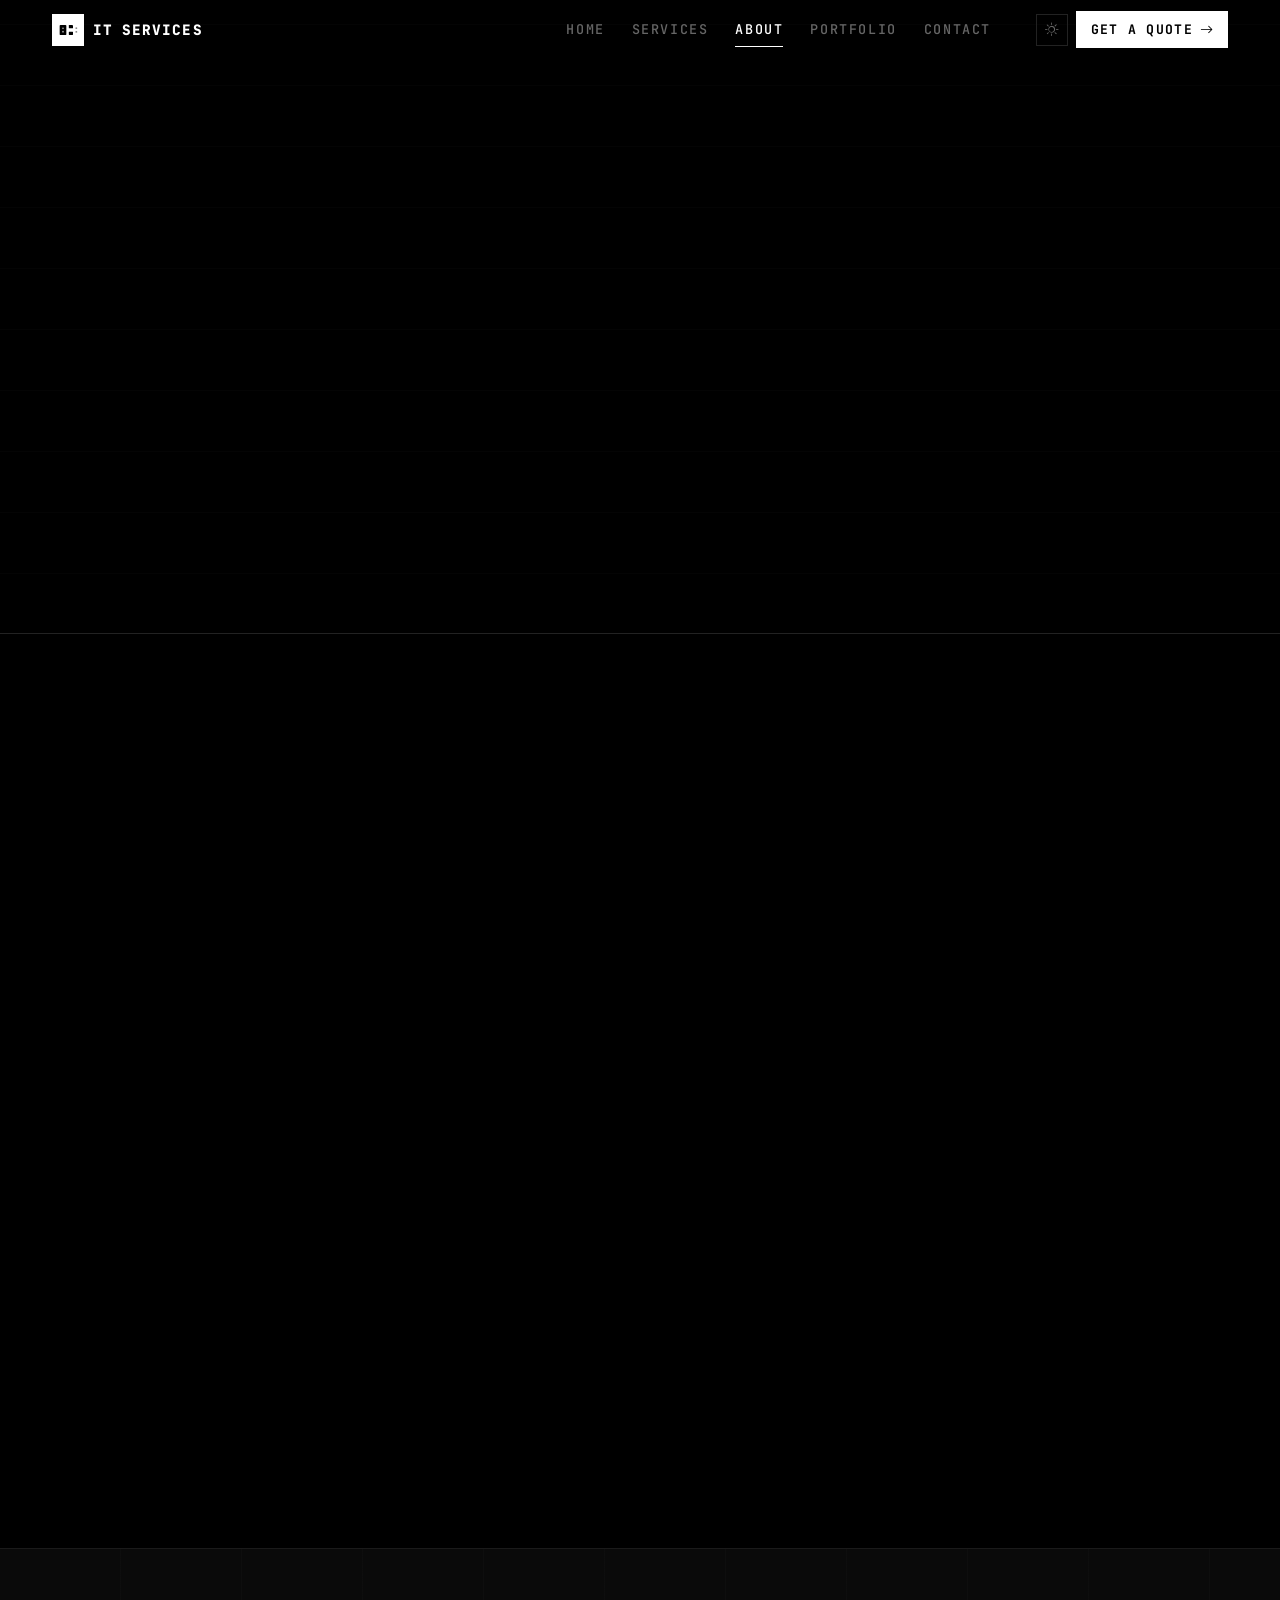
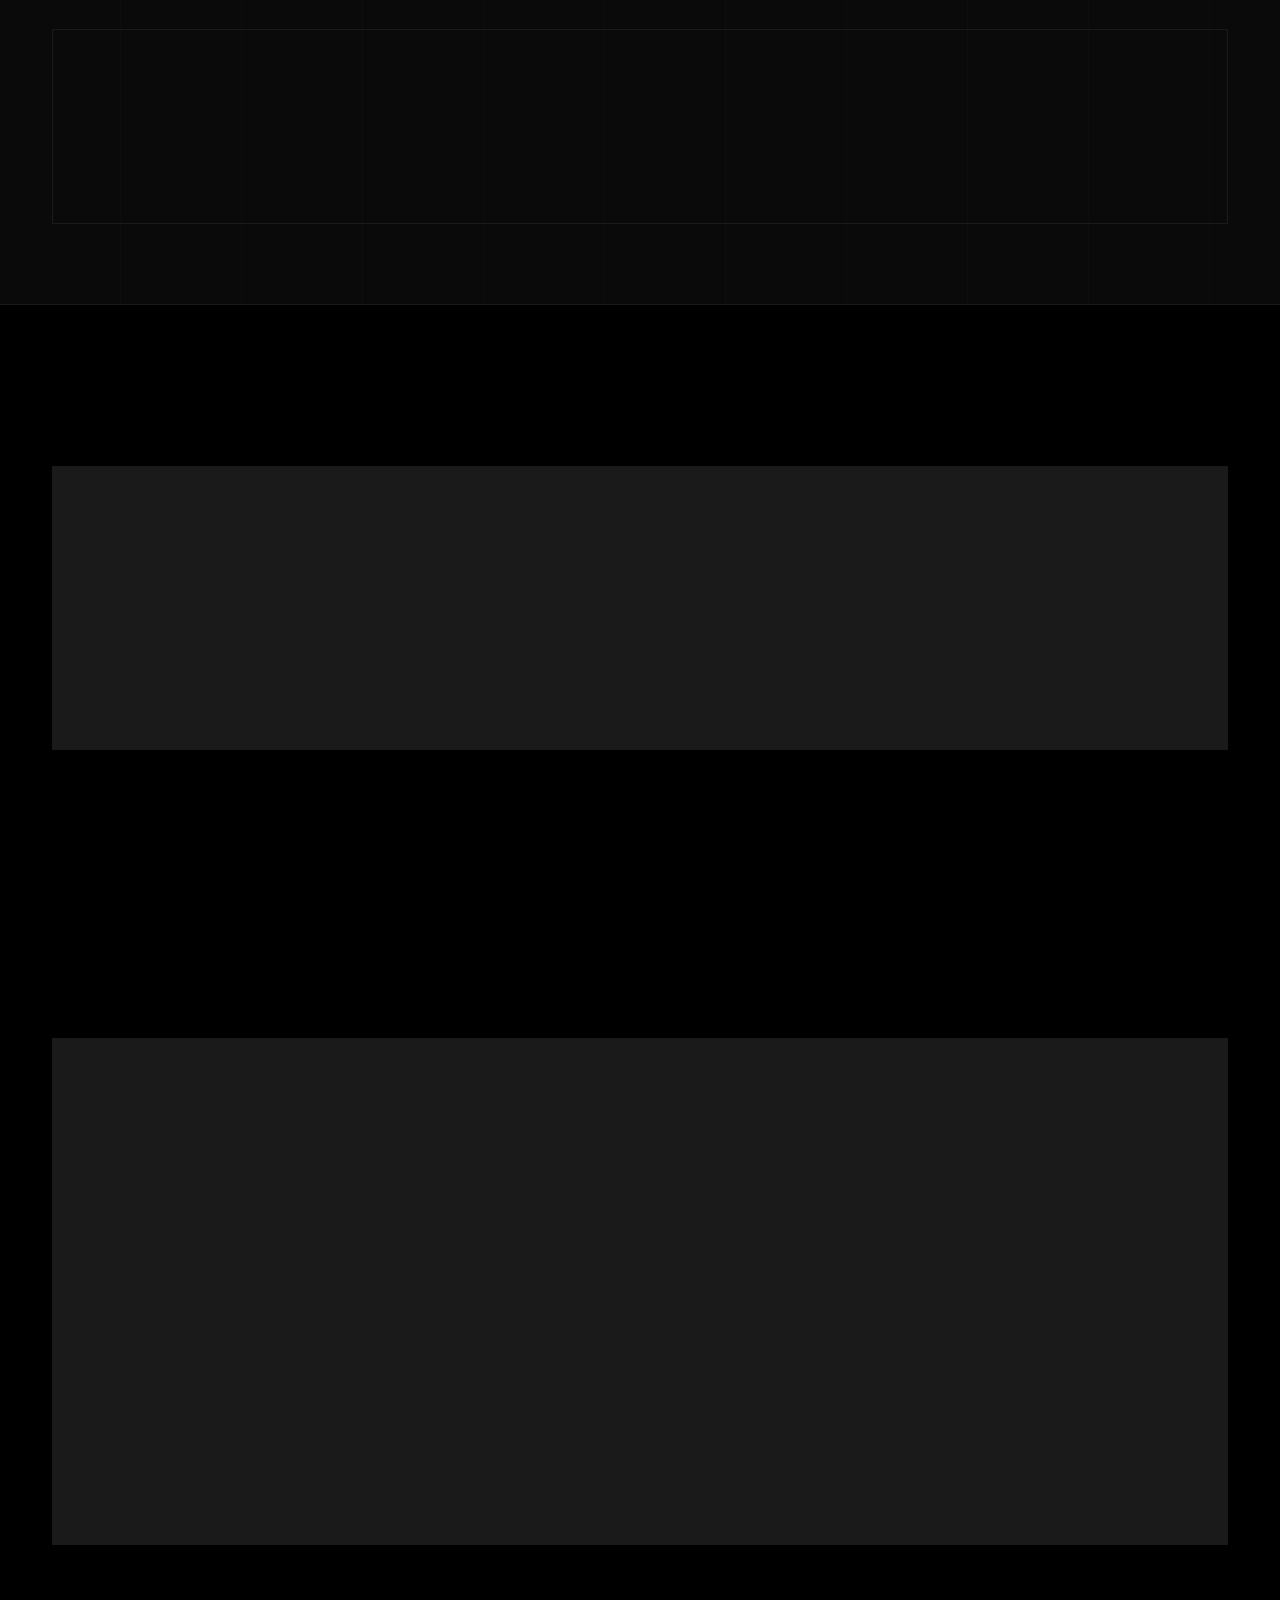
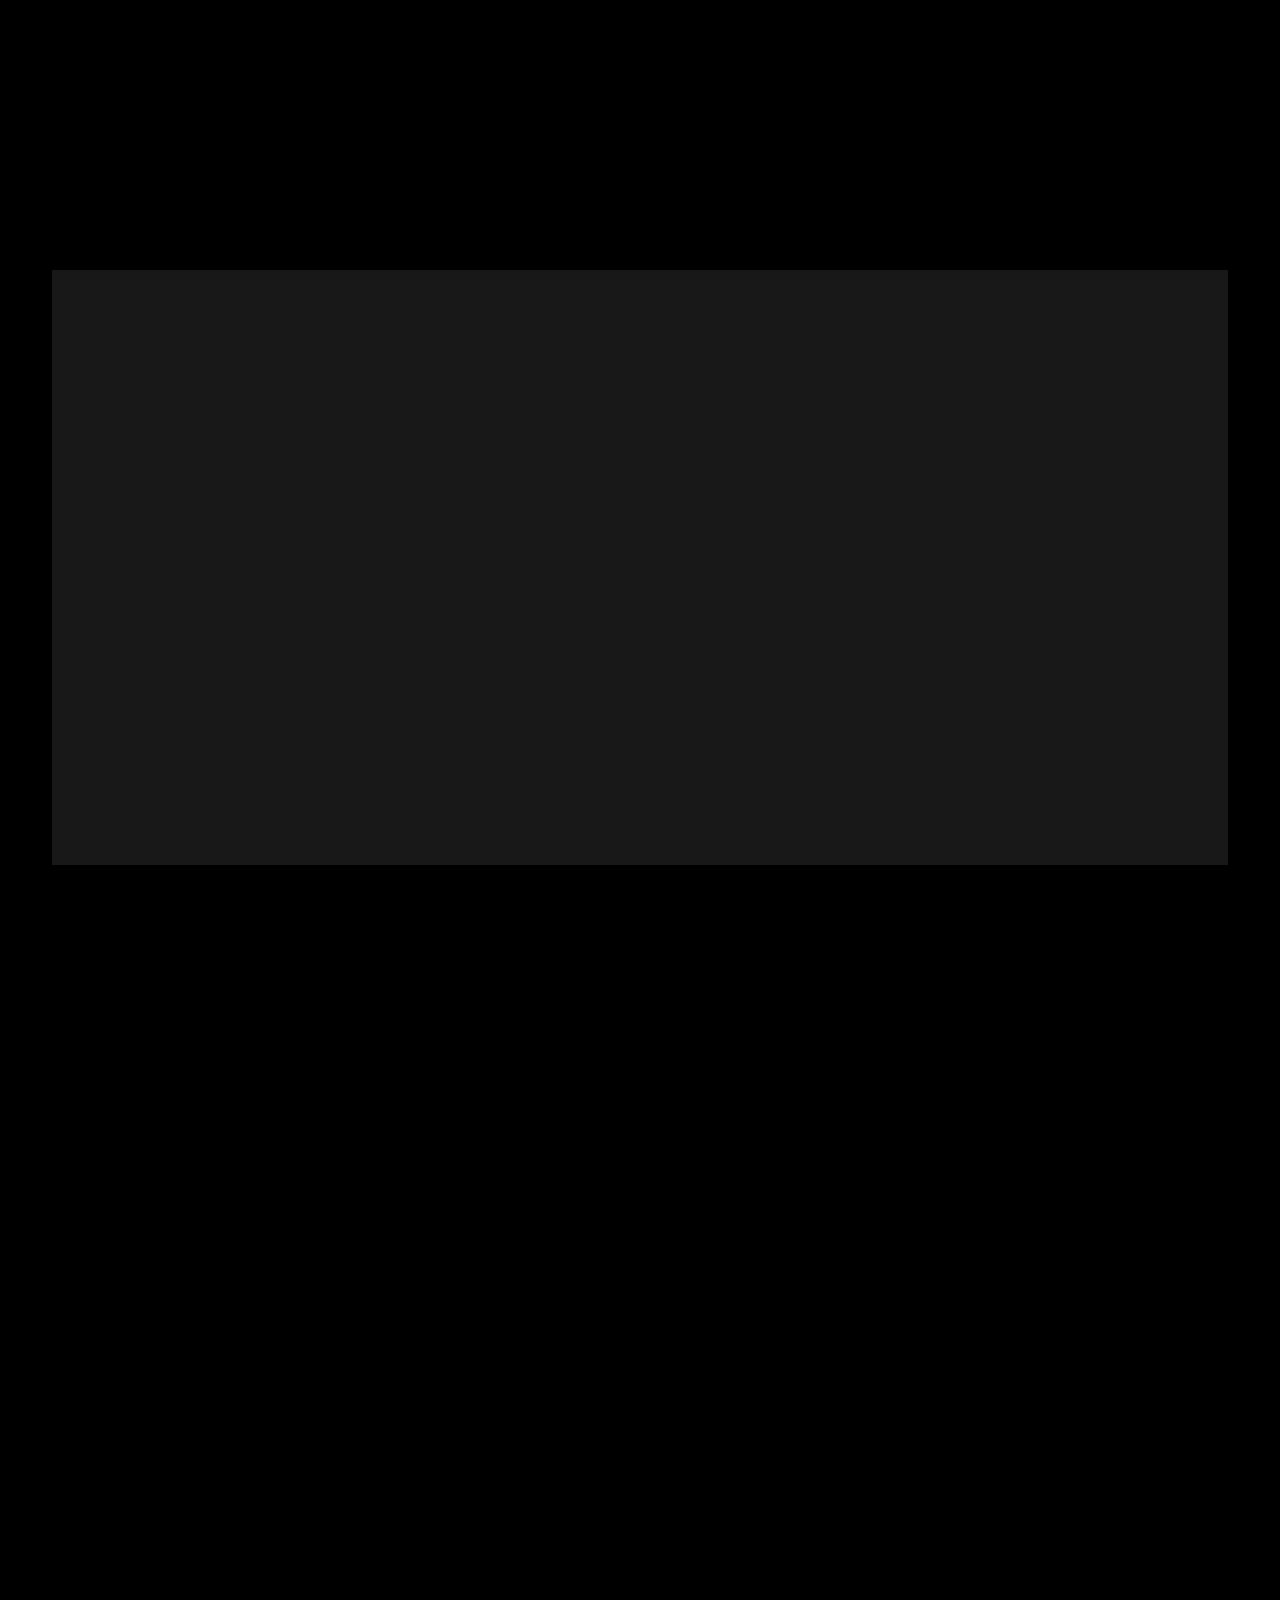
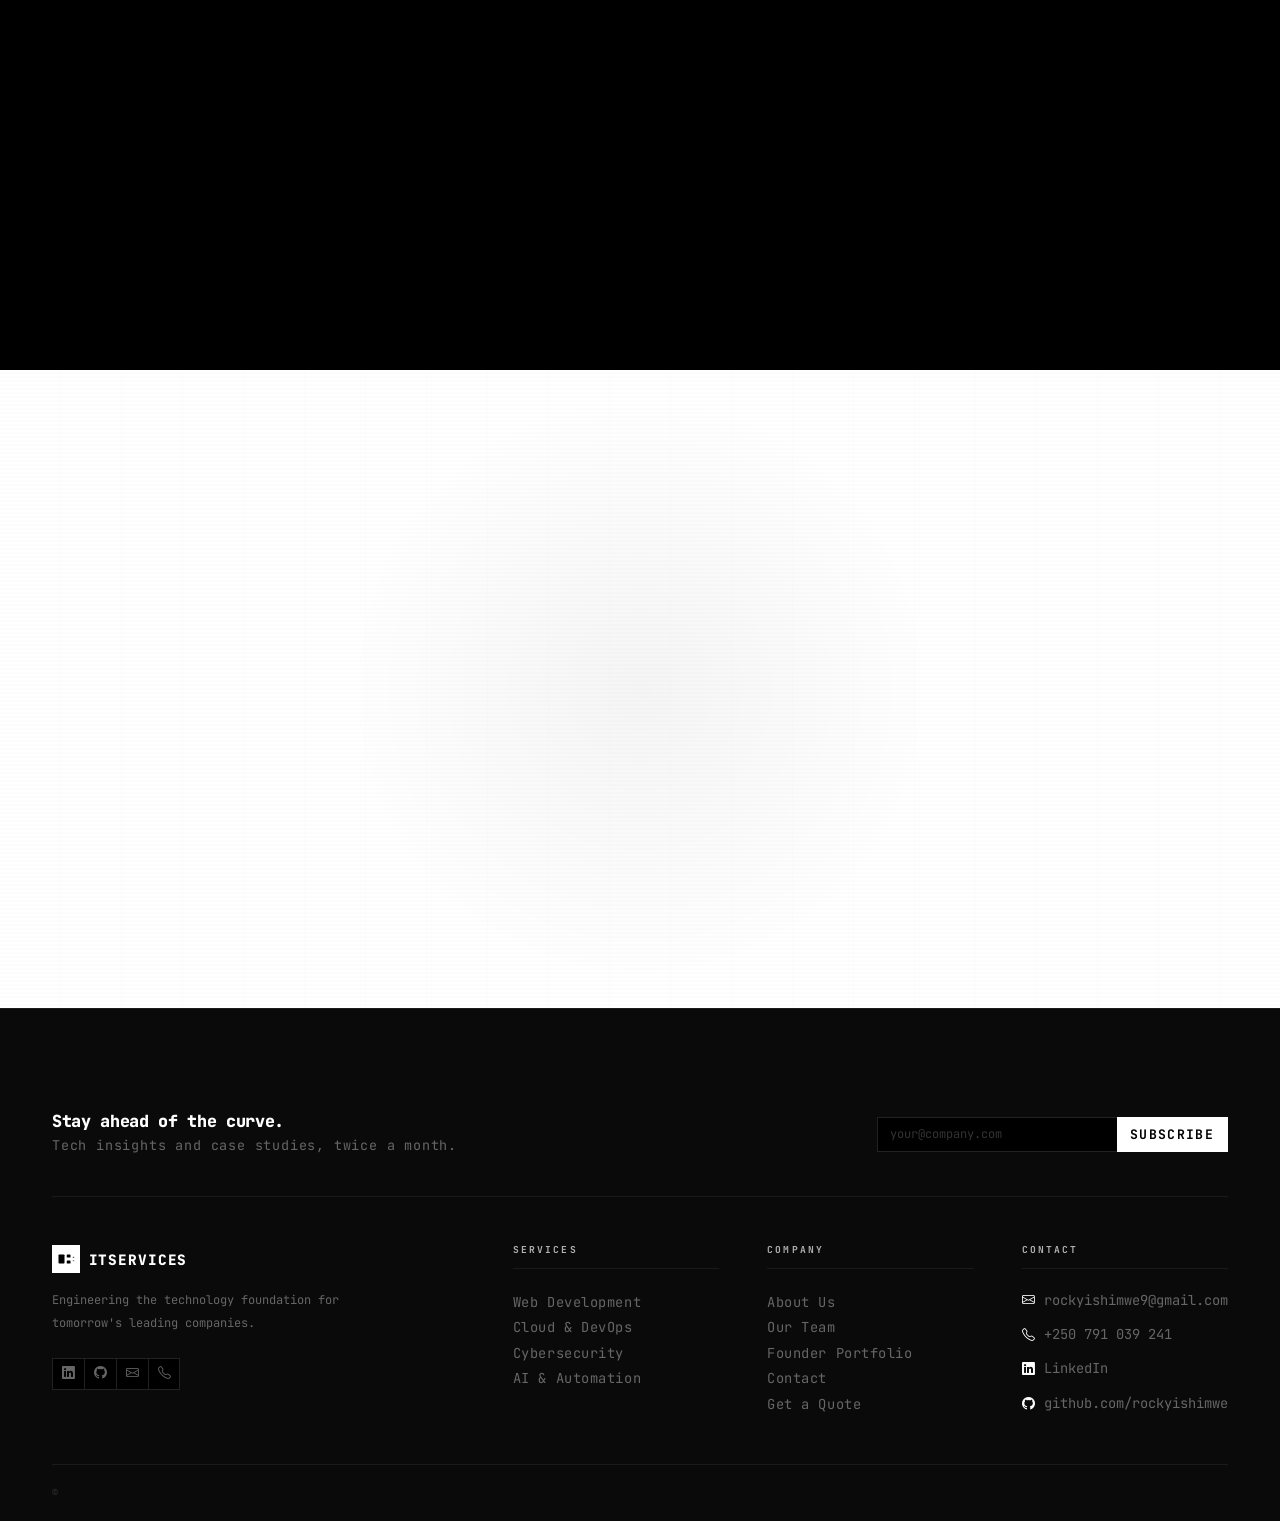
==== commit 9a11f13f: "changed some paths" ====
--- a/pages/about.html
+++ b/pages/about.html
@@ -199,10 +199,11 @@
       </div>
       IT<span class="brand-accent">Services</span>
     </a>
-    <ul class="nav-links">
+        <ul class="nav-links">
       <li><a href="../index.html" class="nav-link">Home</a></li>
       <li><a href="services.html" class="nav-link">Services</a></li>
       <li><a href="about.html" class="nav-link active">About</a></li>
+      <li><a href="portfolio.html" class="nav-link">Portfolio</a></li>
       <li><a href="contact.html" class="nav-link">Contact</a></li>
     </ul>
     <div class="nav-actions">
@@ -216,6 +217,7 @@
   <a href="../index.html" class="nav-link">Home</a>
   <a href="services.html" class="nav-link">Services</a>
   <a href="about.html" class="nav-link active">About</a>
+  <a href="portfolio.html" class="nav-link">Portfolio</a>
   <a href="contact.html" class="nav-link">Contact</a>
   <a href="quote.html" class="btn btn-primary" style="margin-top:1rem">Get a Quote</a>
 </div>
@@ -225,6 +227,11 @@
   <div class="page-hero-bg" aria-hidden="true"></div>
   <div class="container" style="position:relative;z-index:1">
     <div class="reveal">
+      <div style="margin-bottom: 2rem;">
+        <a href="../index.html" class="btn btn-ghost btn-sm">
+          <i class="bi bi-arrow-left"></i> Back to Home
+        </a>
+      </div>
       <span class="label">OUR STORY</span>
       <h1 class="page-hero-title">We Are Engineers<br/><span class="gradient-text">Who Give a Damn</span></h1>
       <p class="page-hero-desc">Founded in 2012, IT Services Co. was born from frustration with agencies that prioritised hours billed over outcomes delivered. We set out to build something different.</p>
@@ -332,7 +339,7 @@
             <div class="team-socials">
               <a href="https://www.linkedin.com/in/ishimwe-rocky-1210833b8/" target="_blank" rel="noopener" class="team-social-btn" title="LinkedIn"><i class="bi bi-linkedin"></i></a>
               <a href="https://github.com/rockyishimwe" target="_blank" rel="noopener" class="team-social-btn" title="GitHub"><i class="bi bi-github"></i></a>
-              <a href="mailto:rockyishimwe9@gmail.com" class="team-social-btn" title="Email"><i class="bi bi-envelope"></i></a>
+              <a href="/cdn-cgi/l/email-protection#a2d0cdc1c9dbcbd1cacbcfd5c79be2c5cfc3cbce8cc1cdcf" class="team-social-btn" title="Email"><i class="bi bi-envelope"></i></a>
               <a href="tel:+250791039241" class="team-social-btn" title="Phone"><i class="bi bi-telephone"></i></a>
             </div>
           </div>
@@ -490,7 +497,13 @@
         </div>
       </div>
       <div class="footer-col"><h5>Services</h5><ul class="footer-links"><li><a href="services.html">Web Development</a></li><li><a href="services.html">Cloud &amp; DevOps</a></li><li><a href="services.html">Cybersecurity</a></li><li><a href="services.html">AI &amp; Automation</a></li></ul></div>
-      <div class="footer-col"><h5>Company</h5><ul class="footer-links"><li><a href="about.html">About Us</a></li><li><a href="about.html#team">Our Team</a></li><li><a href="../portfolio.html">Founder Portfolio</a></li><li><a href="contact.html">Contact</a></li></ul></div>
+      <div class="footer-col"><h5>Company</h5><ul class="footer-links">
+        <li><a href="about.html">About Us</a></li>
+        <li><a href="about.html#team">Our Team</a></li>
+        <li><a href="portfolio.html">Founder Portfolio</a></li>
+        <li><a href="contact.html">Contact</a></li>
+        <li><a href="quote.html">Get a Quote</a></li>
+      </ul></div>
       <div class="footer-col"><h5>Contact</h5><ul class="footer-contact-list">
         <li class="footer-contact-item"><i class="bi bi-envelope"></i><a href="mailto:rockyishimwe9@gmail.com">rockyishimwe9@gmail.com</a></li>
         <li class="footer-contact-item"><i class="bi bi-telephone"></i><a href="tel:+250791039241">+250 791 039 241</a></li>
@@ -501,12 +514,4 @@
   </div>
   <div class="container">
     <div class="footer-bottom">
-      <p class="footer-copy">© <span class="footer-year">2025</span> IT Services Co. All rights reserved.</p>
-      <nav class="footer-legal"><a href="#">Privacy Policy</a><a href="#">Terms</a></nav>
-    </div>
-  </div>
-</footer>
-
-<script src="../js/main.js"></script>
-</body>
-</html>
+      <p class="footer-copy">© <span class="footer
--- a/css/style.css
+++ b/css/style.css
@@ -234,7 +234,8 @@
 .proof-avatars { display: flex; }
 .proof-avatar { width: 32px; height: 32px; border: 1px solid var(--black); overflow: hidden; background: var(--black3); margin-left: -8px; }
 .proof-avatar:first-child { margin-left: 0; }
-.proof-avatar img { width: 100%; height: 100%; object-fit: cover; filter: grayscale(100%); }
+.proof-avatar img { width: 100%; height: 100%; object-fit: cover; filter: grayscale(100%); transition: filter 0.4s ease; }
+.proof-avatar:hover img { filter: grayscale(0%); }
 .proof-text { font-size: 0.68rem; color: var(--white4); letter-spacing: 0.06em; }
 .proof-text .stars { color: var(--white); letter-spacing: 3px; margin-bottom: 2px; font-size: 0.62rem; }
 
@@ -243,8 +244,8 @@
 .hero-img-frame { position: relative; overflow: hidden; border: 1px solid var(--black5); box-shadow: 0 40px 80px rgba(0,0,0,0.9); }
 .hero-img-frame::before { content: ''; position: absolute; inset: 0; z-index: 3; background: var(--white); opacity: 0; animation: glitchFlash 5s ease 2s infinite; pointer-events: none; }
 @keyframes glitchFlash { 0%,93%,96%,100%{opacity:0;} 94%{opacity:0.05;transform:translate(2px,0);} 95%{opacity:0.03;transform:translate(-2px,0);} }
-.hero-img-frame img { width: 100%; height: 460px; object-fit: cover; display: block; filter: grayscale(100%) contrast(1.15) brightness(0.6); transition: transform 6s ease; }
-.hero-img-frame:hover img { transform: scale(1.03); }
+.hero-img-frame img { width: 100%; height: 460px; object-fit: cover; display: block; filter: grayscale(100%) contrast(1.15) brightness(0.6); transition: transform 0.6s ease, filter 0.5s ease; }
+.hero-img-frame:hover img { transform: scale(1.03); filter: grayscale(0%) brightness(0.85) contrast(1.0); }
 .hero-img-frame::after { content: ''; position: absolute; inset: 0; background: linear-gradient(180deg, transparent 40%, rgba(0,0,0,0.75) 100%); }
 
 /* Chips */
@@ -287,9 +288,9 @@
 .service-card::after  { bottom: 0; right: 0; border-bottom: 2px solid var(--white); border-right: 2px solid var(--white); }
 .service-card:hover::before,.service-card:hover::after { opacity: 1; }
 .service-card:hover { background: var(--black3); }
-.service-card-img-wrap { height: 160px; overflow: hidden; }
-.service-card-img { width: 100%; height: 100%; object-fit: cover; filter: grayscale(100%) contrast(1.15) brightness(0.55); transition: transform 0.6s ease, filter 0.4s ease; }
-.service-card:hover .service-card-img { transform: scale(1.06); filter: grayscale(100%) contrast(1.2) brightness(0.75); }
+.service-card-img-wrap { height: 180px; overflow: hidden; }
+.service-card-img { width: 100%; height: 100%; object-fit: cover; filter: grayscale(80%) contrast(1.05) brightness(0.75); transition: transform 0.6s ease, filter 0.5s ease; }
+.service-card:hover .service-card-img { transform: scale(1.06); filter: grayscale(0%) brightness(0.88) contrast(1.0); }
 .service-card-body { padding: 1.5rem; flex: 1; display: flex; flex-direction: column; }
 .service-icon { width: 34px; height: 34px; background: var(--black4); border: 1px solid var(--black5); display: flex; align-items: center; justify-content: center; font-size: 1rem; color: var(--white); margin-bottom: 1rem; transition: background var(--t-base), border-color var(--t-base); }
 .service-card:hover .service-icon { background: var(--white); color: var(--black); border-color: var(--white); }
@@ -323,8 +324,8 @@
 ═══════════════════════════════════════════════════════════ */
 .why-layout { display: grid; grid-template-columns: 1fr 1fr; gap: 4rem; align-items: center; }
 .why-img-wrap { position: relative; overflow: hidden; border: 1px solid var(--black4); box-shadow: 0 40px 80px rgba(0,0,0,0.9); }
-.why-img-wrap img { width: 100%; height: 480px; object-fit: cover; display: block; filter: grayscale(100%) contrast(1.1) brightness(0.65); transition: transform 0.8s ease; }
-.why-img-wrap:hover img { transform: scale(1.04); }
+.why-img-wrap img { width: 100%; height: 480px; object-fit: cover; display: block; filter: grayscale(100%) contrast(1.1) brightness(0.65); transition: transform 0.8s ease, filter 0.5s ease; }
+.why-img-wrap:hover img { transform: scale(1.04); filter: grayscale(0%) brightness(0.9) contrast(1.0); }
 .why-img-overlay { position: absolute; inset: 0; background: linear-gradient(180deg, transparent 50%, rgba(0,0,0,0.6) 100%); }
 .why-grid { display: grid; grid-template-columns: 1fr 1fr; gap: 1px; background: var(--black4); border: 1px solid var(--black4); margin-top: 2.5rem; }
 .why-card { background: var(--black); padding: 1.4rem; transition: background var(--t-base); position: relative; overflow: hidden; }
@@ -347,7 +348,8 @@
 .t-quote { font-size: 0.78rem; color: var(--white3); line-height: 1.85; flex: 1; font-style: italic; margin-bottom: 1.5rem; }
 .t-author { display: flex; align-items: center; gap: 0.85rem; }
 .t-avatar { width: 38px; height: 38px; overflow: hidden; border: 1px solid var(--black5); flex-shrink: 0; }
-.t-avatar img { width: 100%; height: 100%; object-fit: cover; filter: grayscale(100%); }
+.t-avatar img { width: 100%; height: 100%; object-fit: cover; filter: grayscale(100%); transition: filter 0.4s ease; }
+.testimonial-card:hover .t-avatar img { filter: grayscale(0%); }
 .t-name { display: block; font-weight: 700; font-size: 0.75rem; letter-spacing: 0.06em; }
 .t-role { font-size: 0.62rem; color: var(--white4); letter-spacing: 0.12em; text-transform: uppercase; }
 
@@ -436,7 +438,8 @@
 
 /* ── Service Detail ── */
 .service-detail { background: var(--black2); border: 1px solid var(--black4); overflow: hidden; margin-top: 3rem; }
-.service-detail-img { width: 100%; height: 320px; object-fit: cover; filter: grayscale(100%) contrast(1.1) brightness(0.65); }
+.service-detail-img { width: 100%; height: 320px; object-fit: cover; filter: grayscale(100%) contrast(1.1) brightness(0.65); transition: filter 0.5s ease; }
+.service-detail:hover .service-detail-img { filter: grayscale(0%) brightness(0.88); }
 .service-detail-body { padding: 2.5rem; }
 .service-detail-body h2 { font-size: 1.6rem; letter-spacing: -0.04em; margin-bottom: 1rem; }
 .service-detail-body p { color: var(--white4); margin-bottom: 1.5rem; line-height: 1.85; font-size: 0.825rem; }
@@ -457,7 +460,8 @@
 /* ── About ── */
 .about-intro-grid { display: grid; grid-template-columns: 1fr 1fr; gap: 4rem; align-items: center; }
 .about-img-wrap { position: relative; overflow: hidden; border: 1px solid var(--black4); box-shadow: 0 40px 80px rgba(0,0,0,0.9); }
-.about-img-wrap img { width: 100%; height: 440px; object-fit: cover; display: block; filter: grayscale(100%) contrast(1.1) brightness(0.65); }
+.about-img-wrap img { width: 100%; height: 440px; object-fit: cover; display: block; filter: grayscale(100%) contrast(1.1) brightness(0.65); transition: filter 0.5s ease, transform 0.6s ease; }
+.about-img-wrap:hover img { filter: grayscale(0%) brightness(0.88) contrast(1.0); transform: scale(1.03); }
 .about-img-overlay { position: absolute; inset: 0; background: linear-gradient(180deg, transparent 60%, rgba(0,0,0,0.6)); }
 .about-img-badge { position: absolute; bottom: 20px; left: 20px; display: flex; align-items: center; gap: 0.75em; background: rgba(0,0,0,0.92); border: 1px solid var(--black5); padding: 0.75em 1.1em; }
 .about-highlights { display: flex; flex-direction: column; gap: 0; }
@@ -475,7 +479,7 @@
 .team-card:hover { background: var(--black3); }
 .team-card-img { height: 300px; position: relative; display: block; overflow: hidden; background: var(--black3); }
 .team-card-img img { position: absolute; inset: 0; width: 100%; height: 100%; object-fit: cover; filter: grayscale(100%) brightness(0.65); transition: filter 0.55s ease, transform 0.65s ease; }
-.team-card:hover .team-card-img img { filter: grayscale(0%) brightness(1.0) contrast(1.0) !important; transform: scale(1.05); }
+.team-card:hover .team-card-img img { filter: grayscale(0%) brightness(0.92) contrast(1.0); transform: scale(1.05); }
 .team-card-body { padding: 1.25rem; border-top: 1px solid var(--black4); }
 .team-card-body strong { display: block; font-size: 0.82rem; letter-spacing: 0.02em; margin-bottom: 0.2rem; }
 .team-card-body span { font-size: 0.62rem; color: var(--white3); letter-spacing: 0.12em; text-transform: uppercase; }
@@ -617,3 +621,4 @@
   .stats-grid { grid-template-columns: 1fr 1fr; }
   .why-grid { grid-template-columns: 1fr; }
 }
+
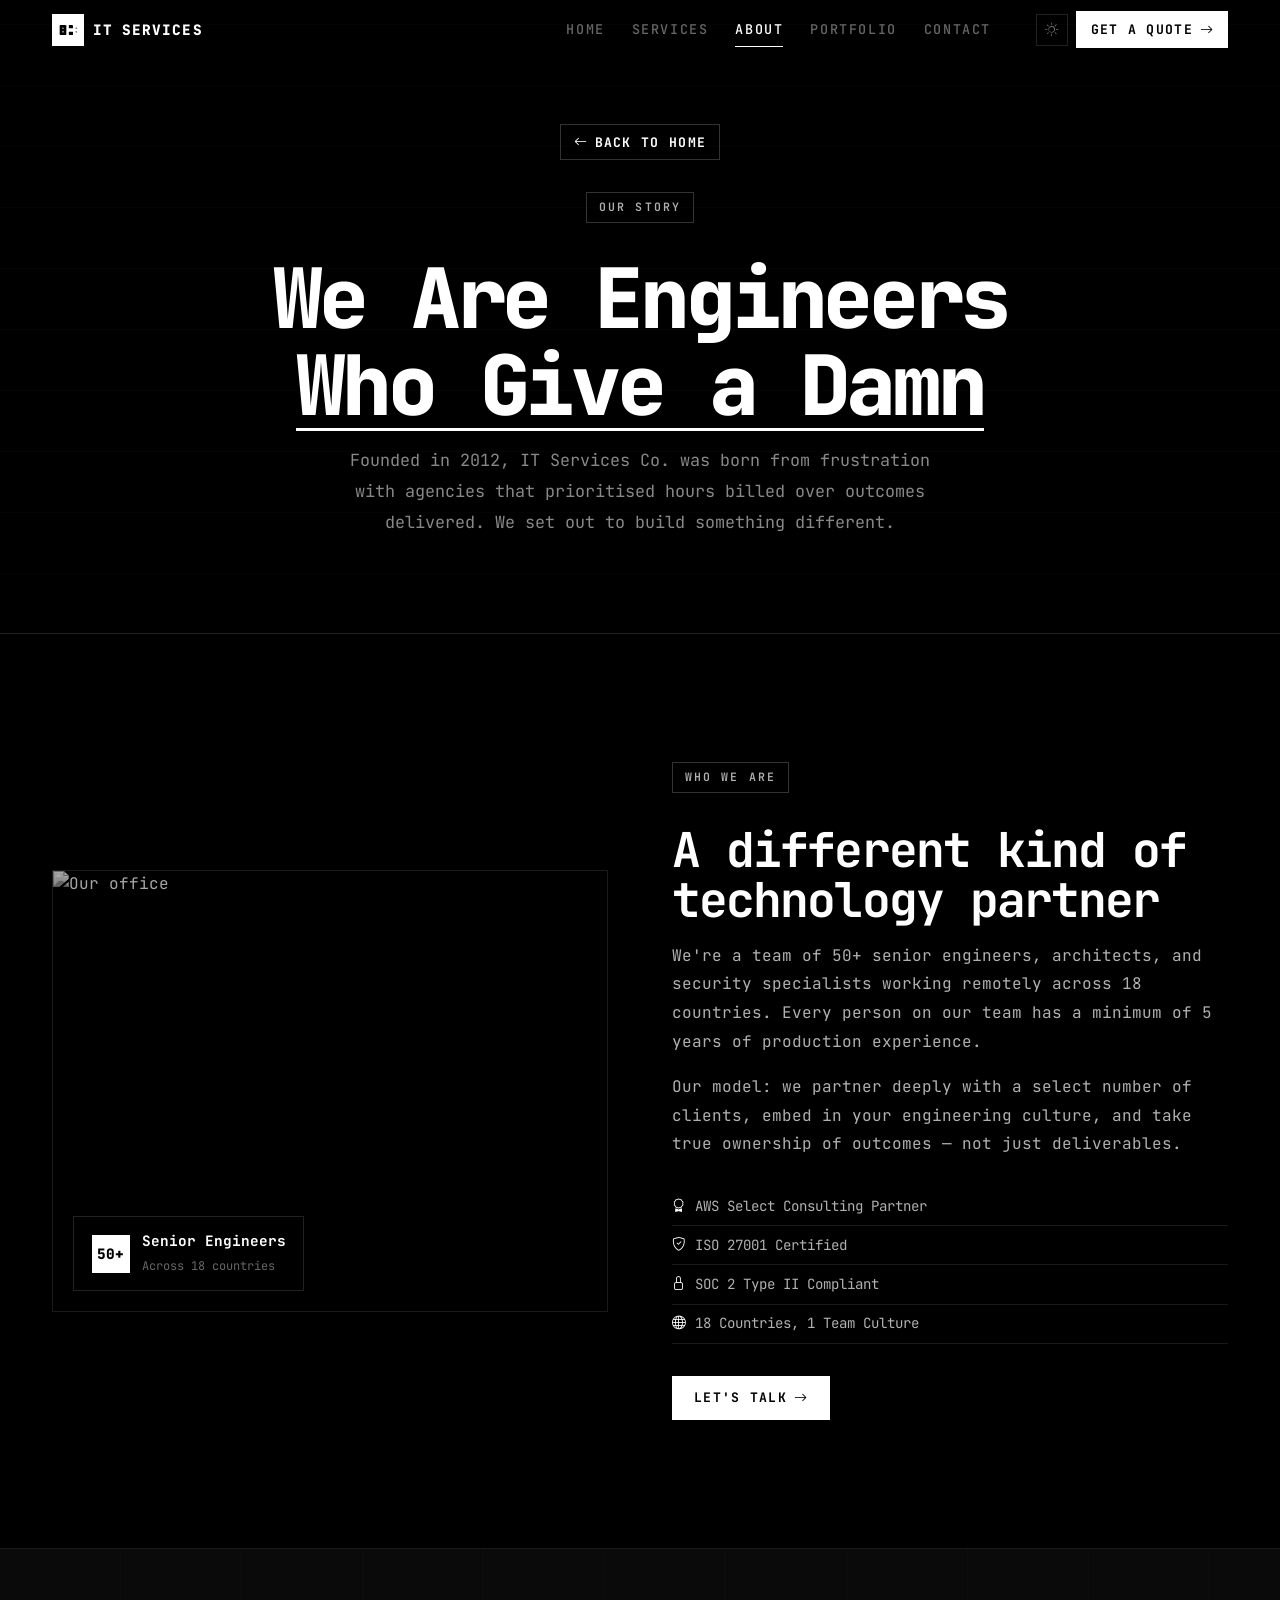
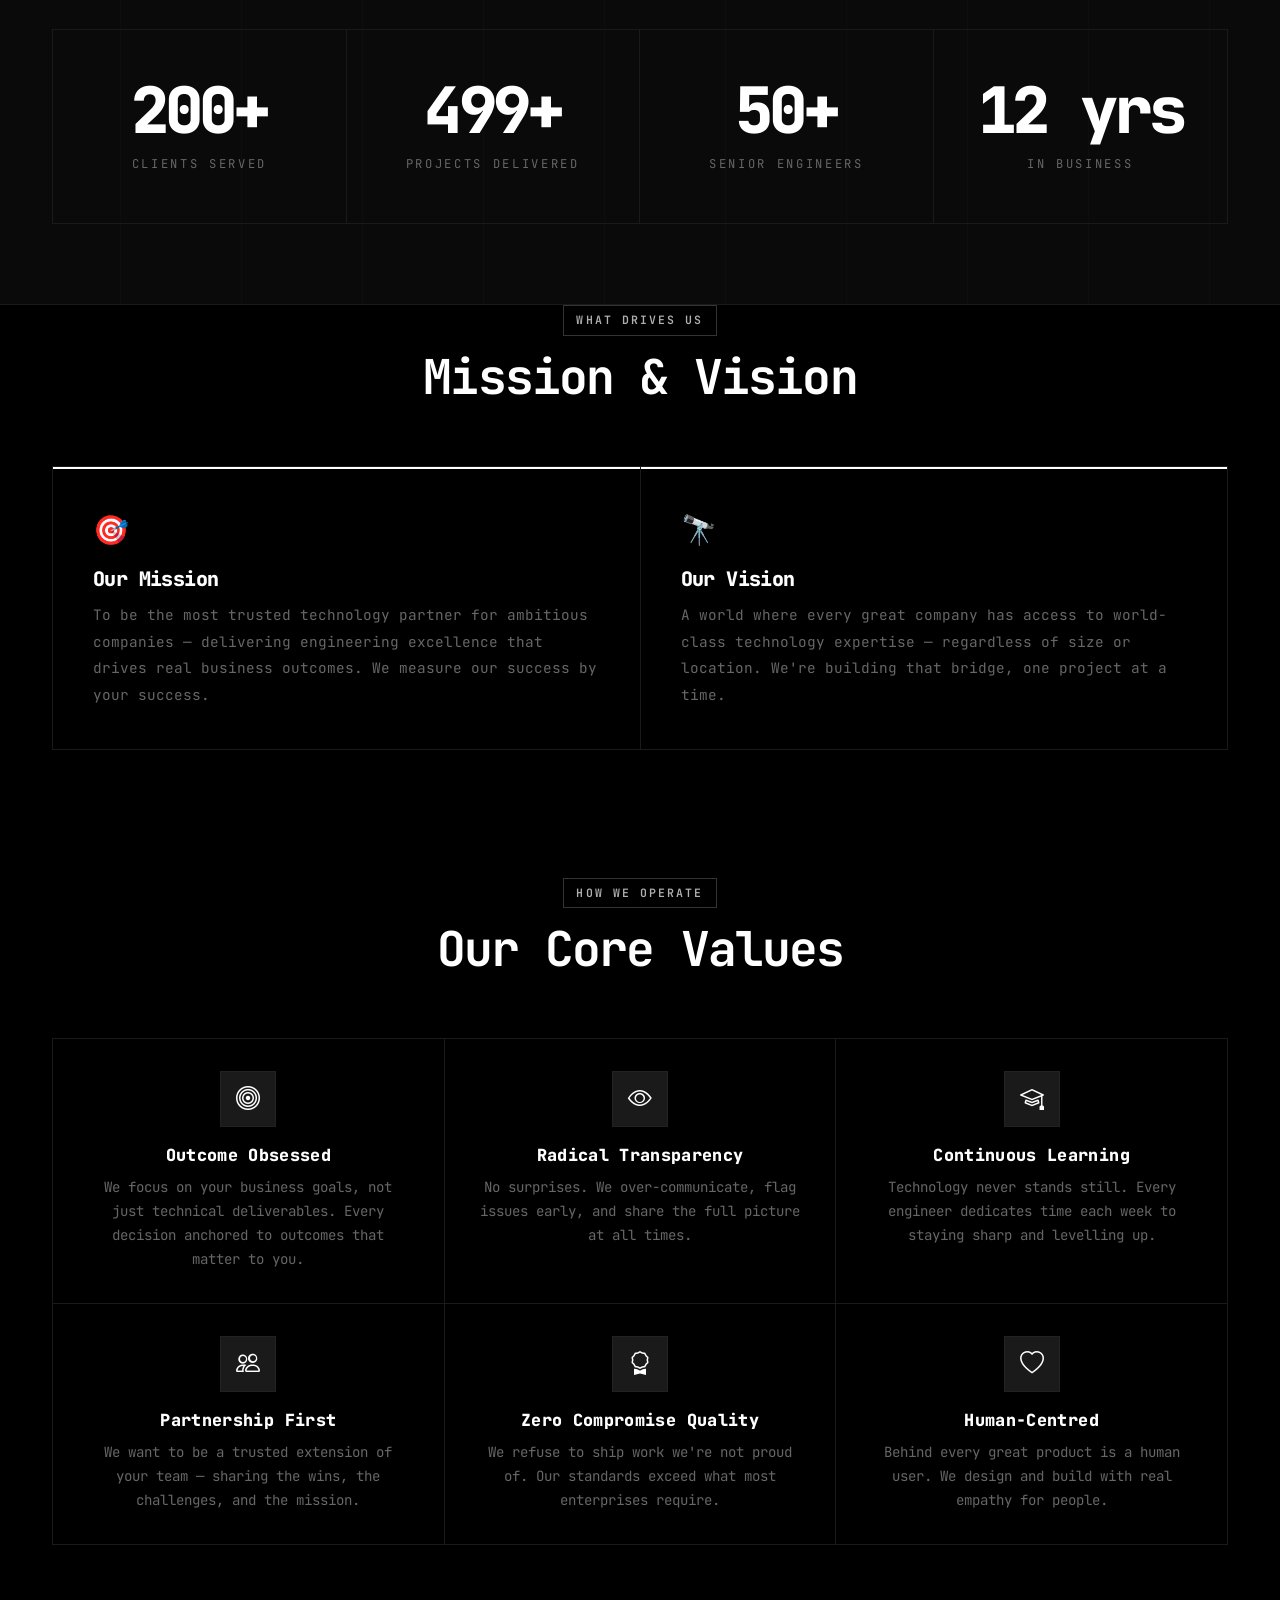
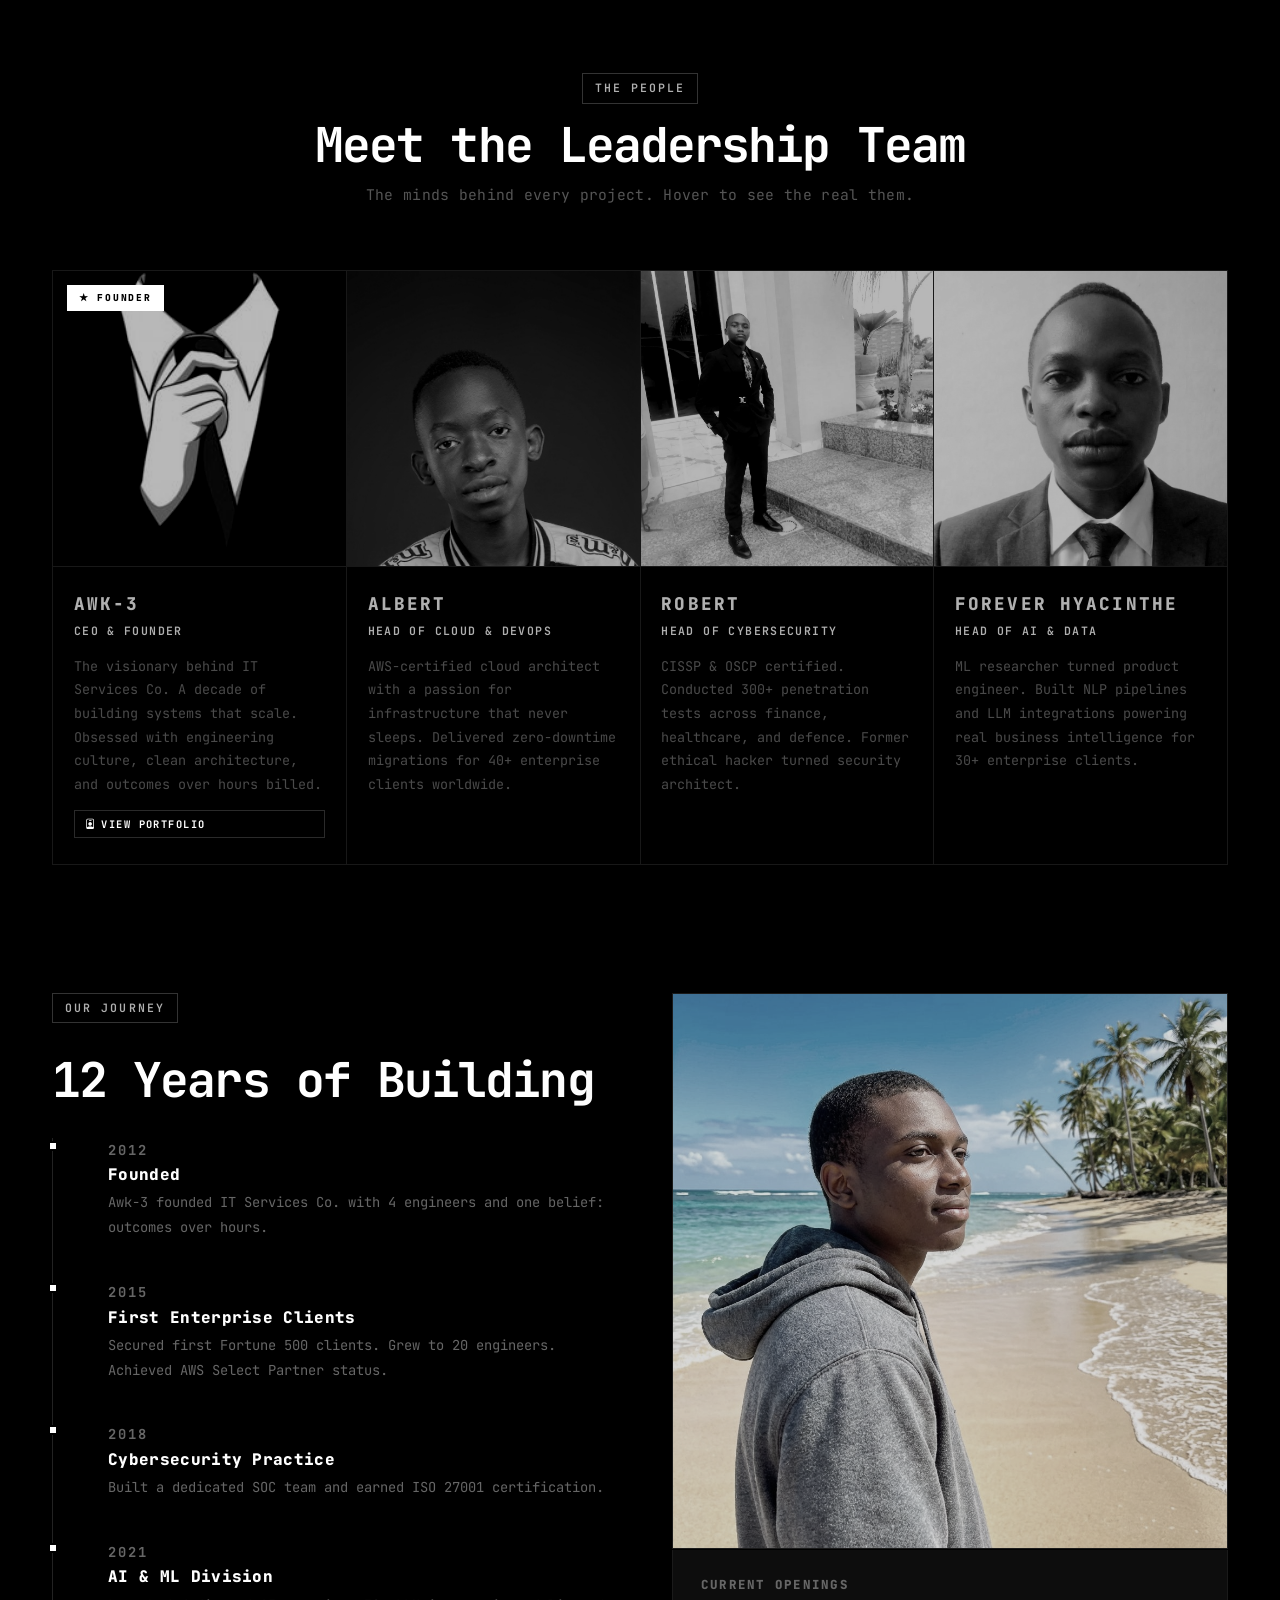
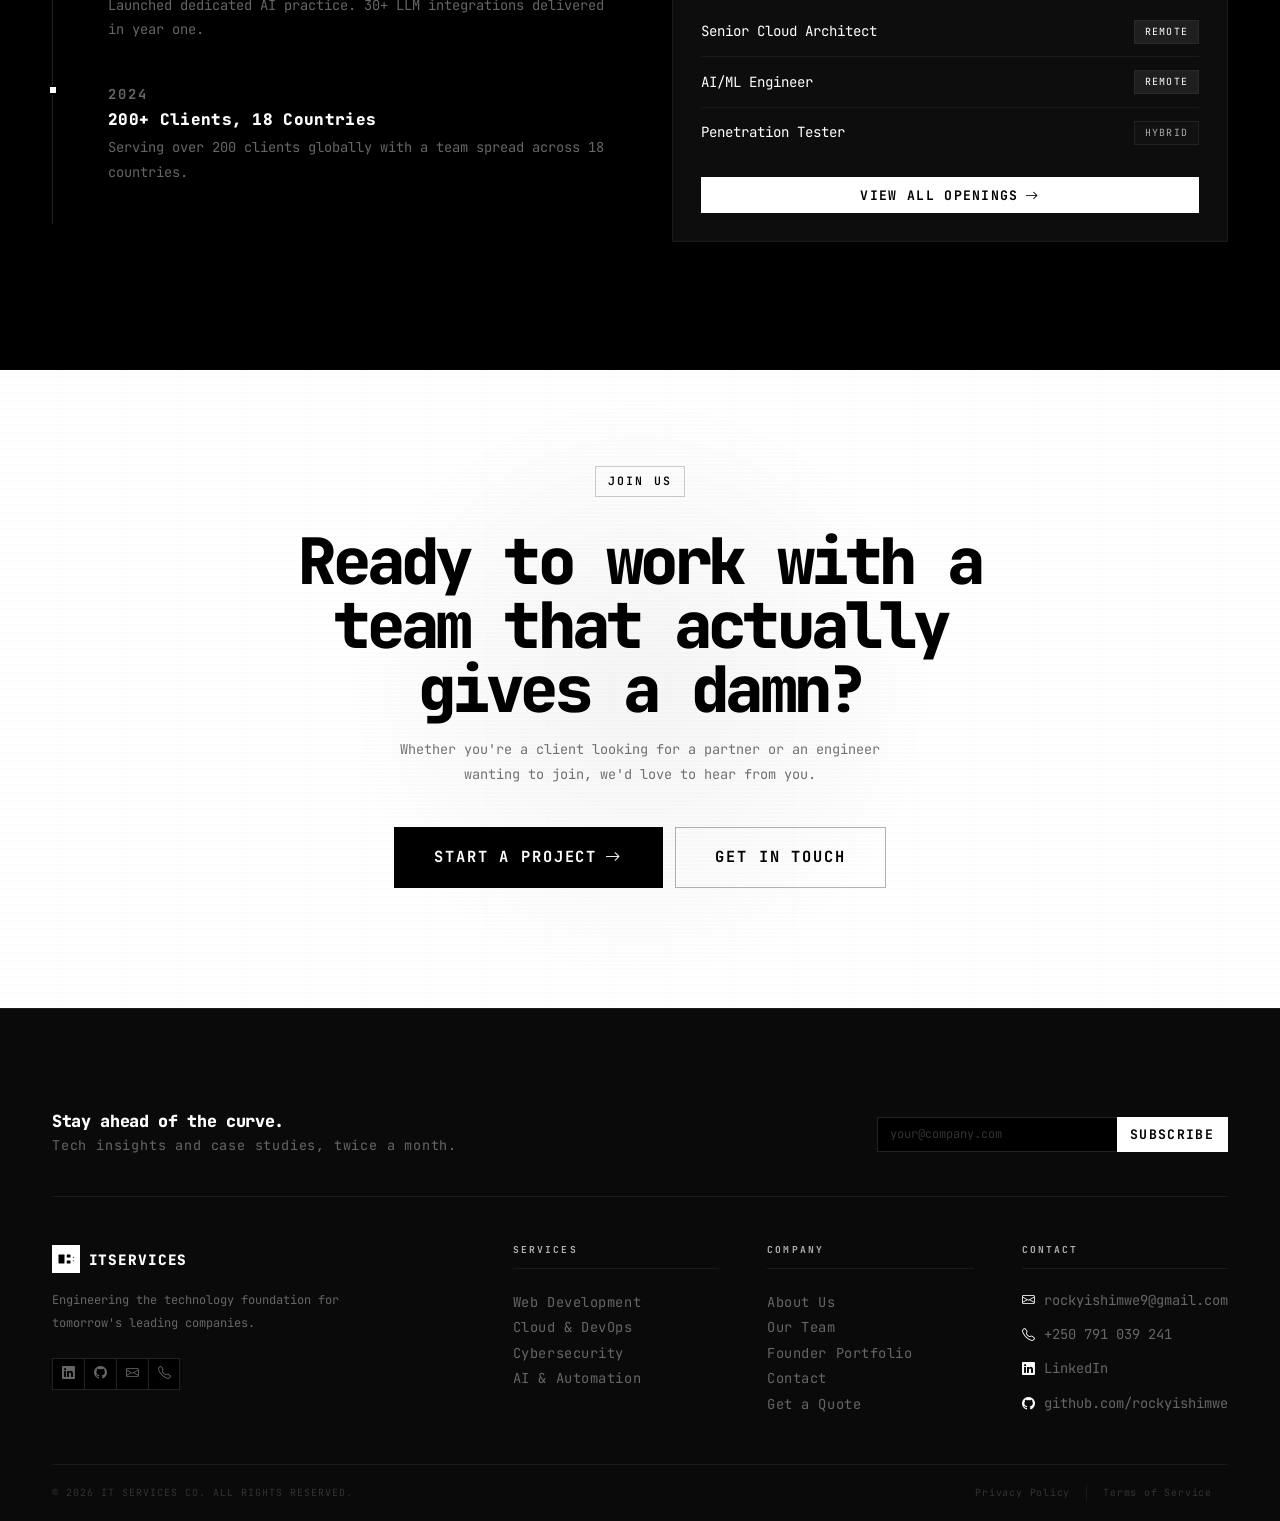
==== commit cdacdb9c: "fixed some of the issues it had of not rendering" ====
--- a/pages/about.html
+++ b/pages/about.html
@@ -339,7 +339,7 @@
             <div class="team-socials">
               <a href="https://www.linkedin.com/in/ishimwe-rocky-1210833b8/" target="_blank" rel="noopener" class="team-social-btn" title="LinkedIn"><i class="bi bi-linkedin"></i></a>
               <a href="https://github.com/rockyishimwe" target="_blank" rel="noopener" class="team-social-btn" title="GitHub"><i class="bi bi-github"></i></a>
-              <a href="/cdn-cgi/l/email-protection#a2d0cdc1c9dbcbd1cacbcfd5c79be2c5cfc3cbce8cc1cdcf" class="team-social-btn" title="Email"><i class="bi bi-envelope"></i></a>
+              <a href="mailto:rockyishimwe9@gmail.com" class="team-social-btn" title="Email"><i class="bi bi-envelope"></i></a>
               <a href="tel:+250791039241" class="team-social-btn" title="Phone"><i class="bi bi-telephone"></i></a>
             </div>
           </div>
@@ -514,4 +514,15 @@
   </div>
   <div class="container">
     <div class="footer-bottom">
-      <p class="footer-copy">© <span class="footer+      <p class="footer-copy">© <span class="footer-year">2024</span> IT Services Co. All rights reserved.</p>
+      <nav class="footer-legal">
+        <a href="#">Privacy Policy</a>
+        <a href="#">Terms of Service</a>
+      </nav>
+    </div>
+  </div>
+</footer>
+
+<script src="../js/main.js"></script>
+</body>
+</html>
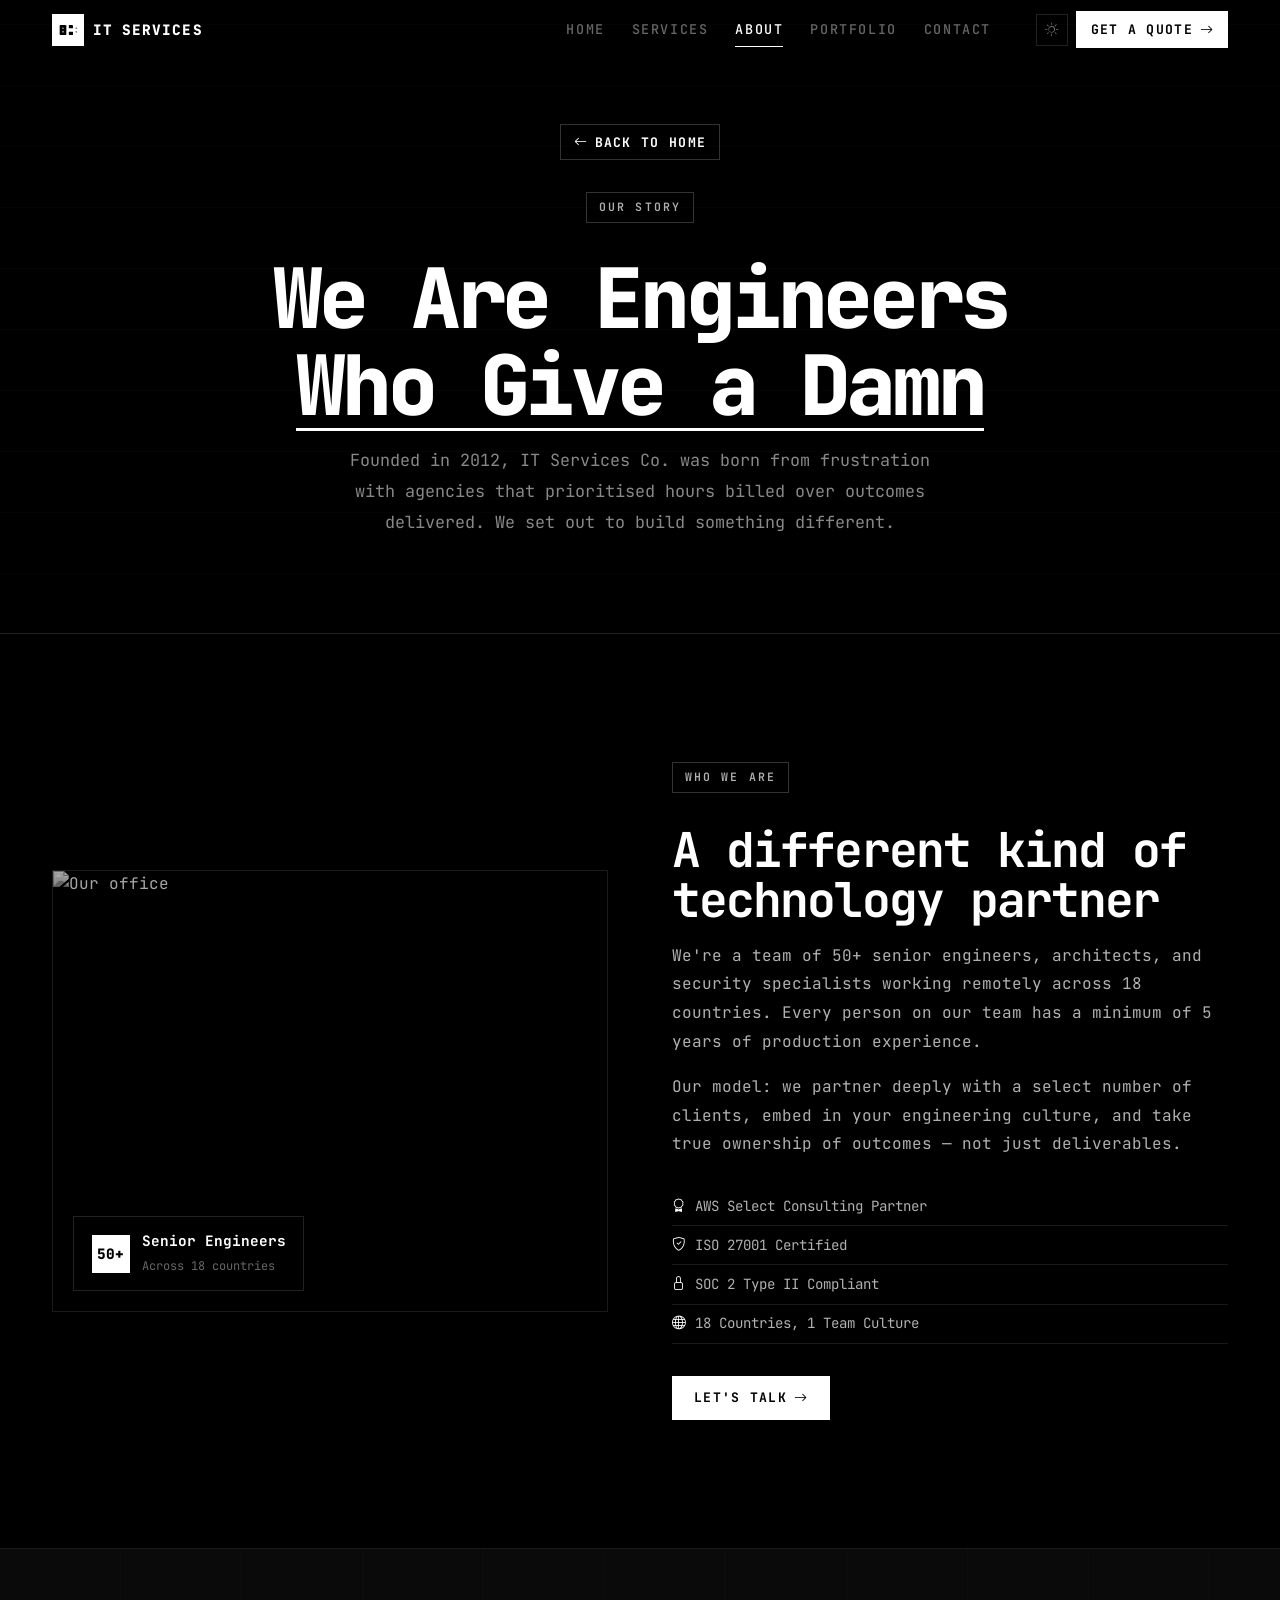
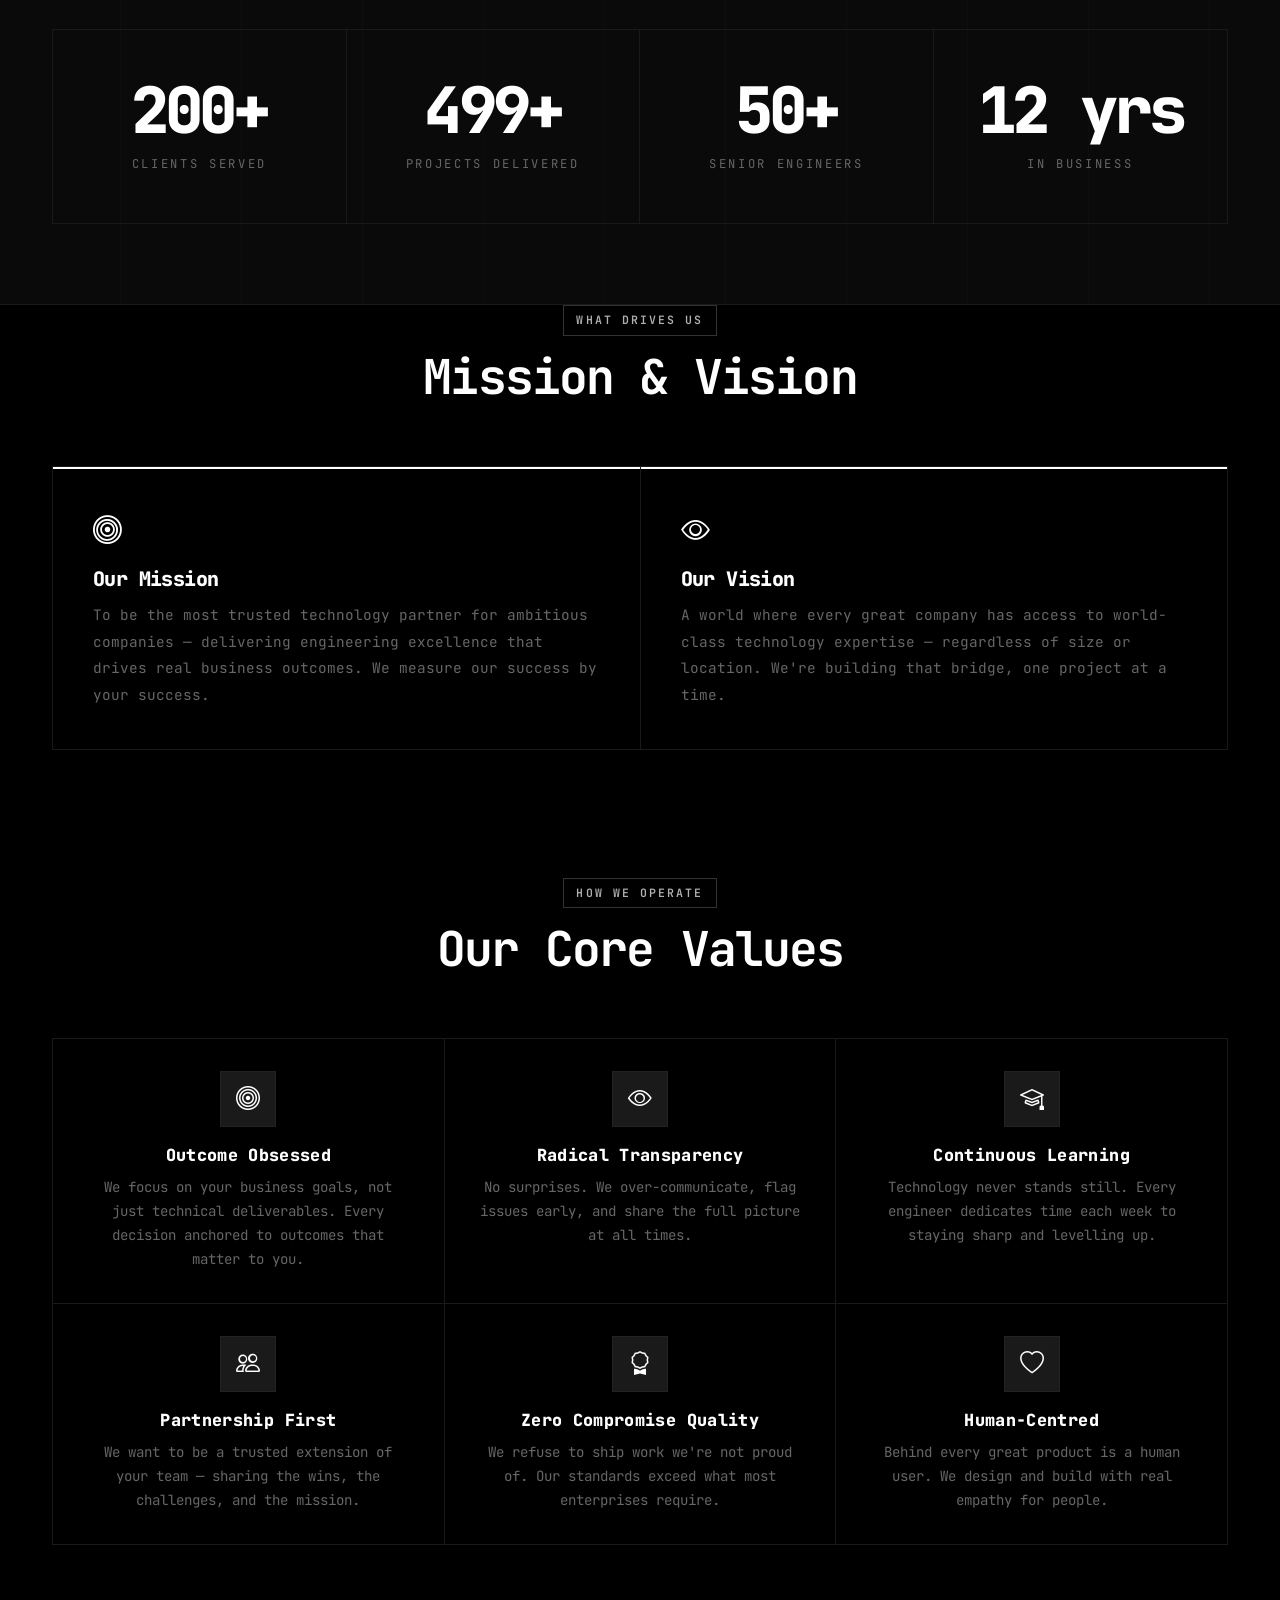
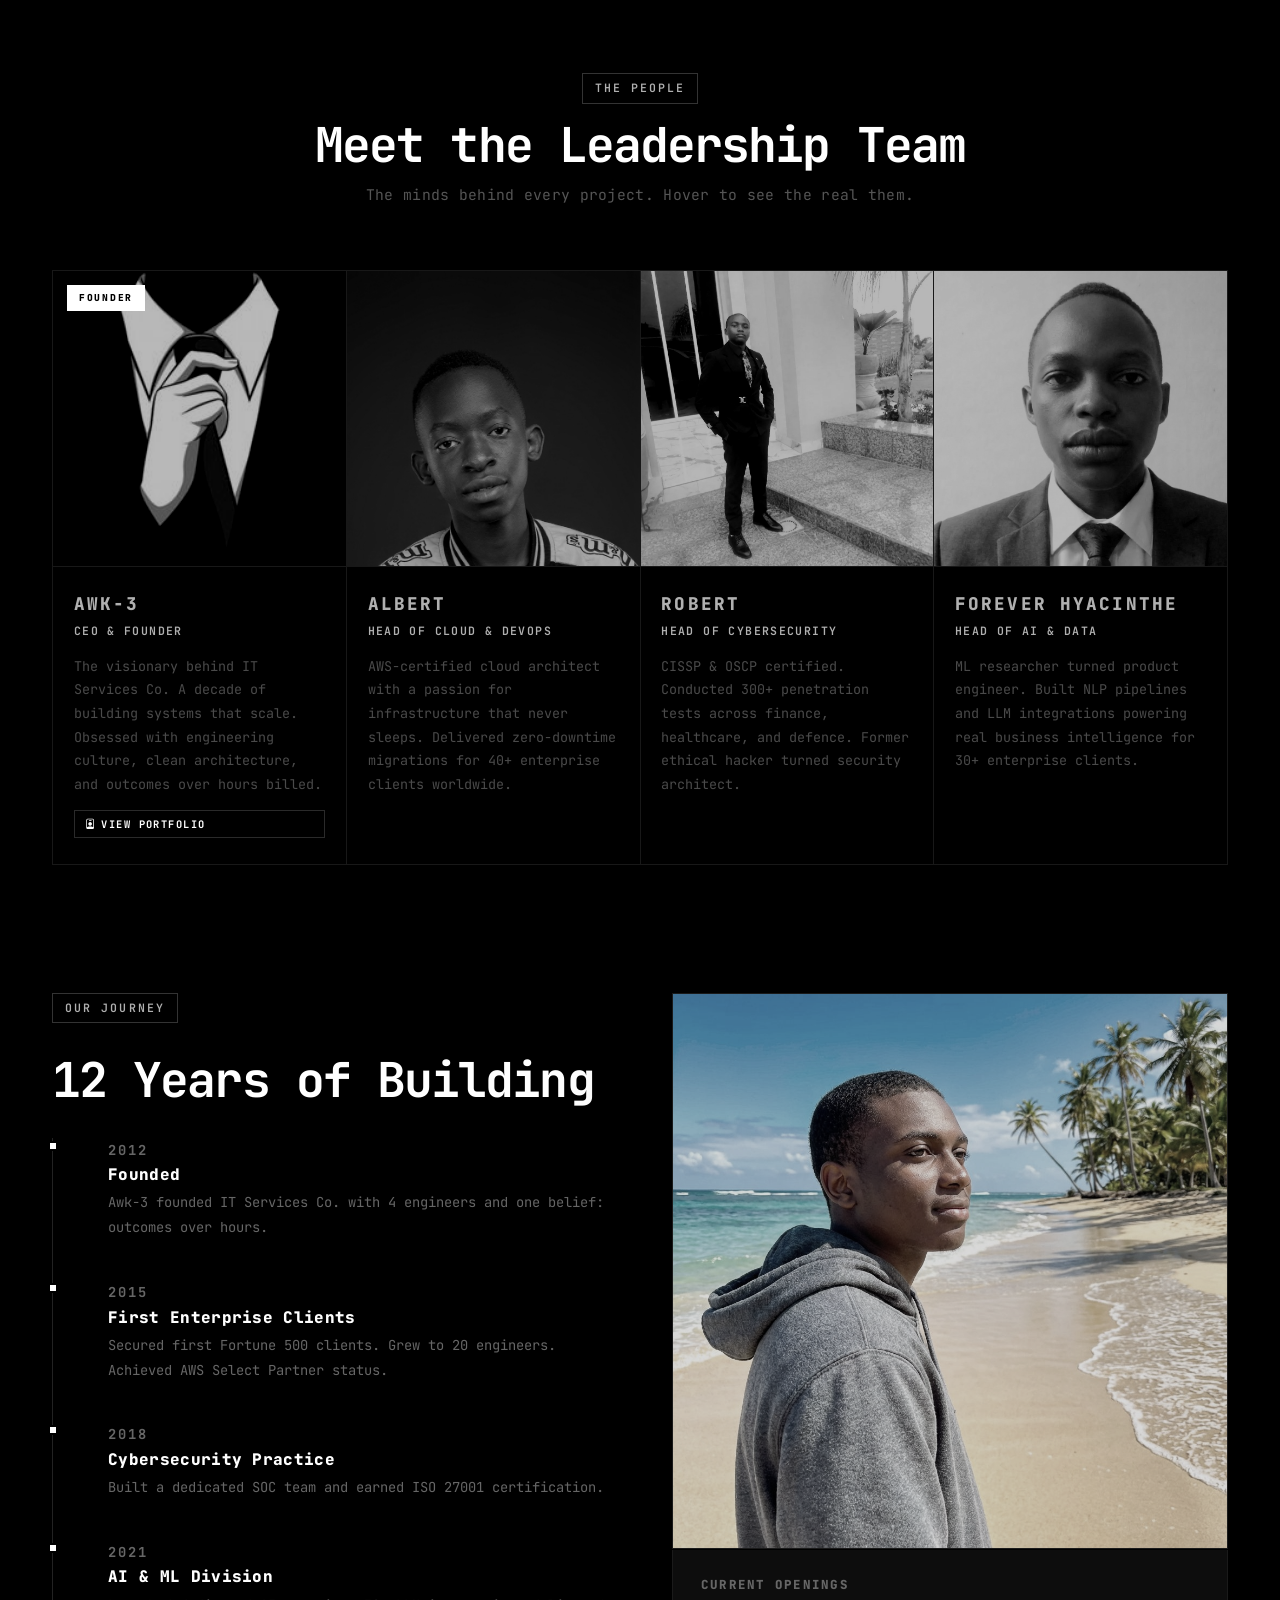
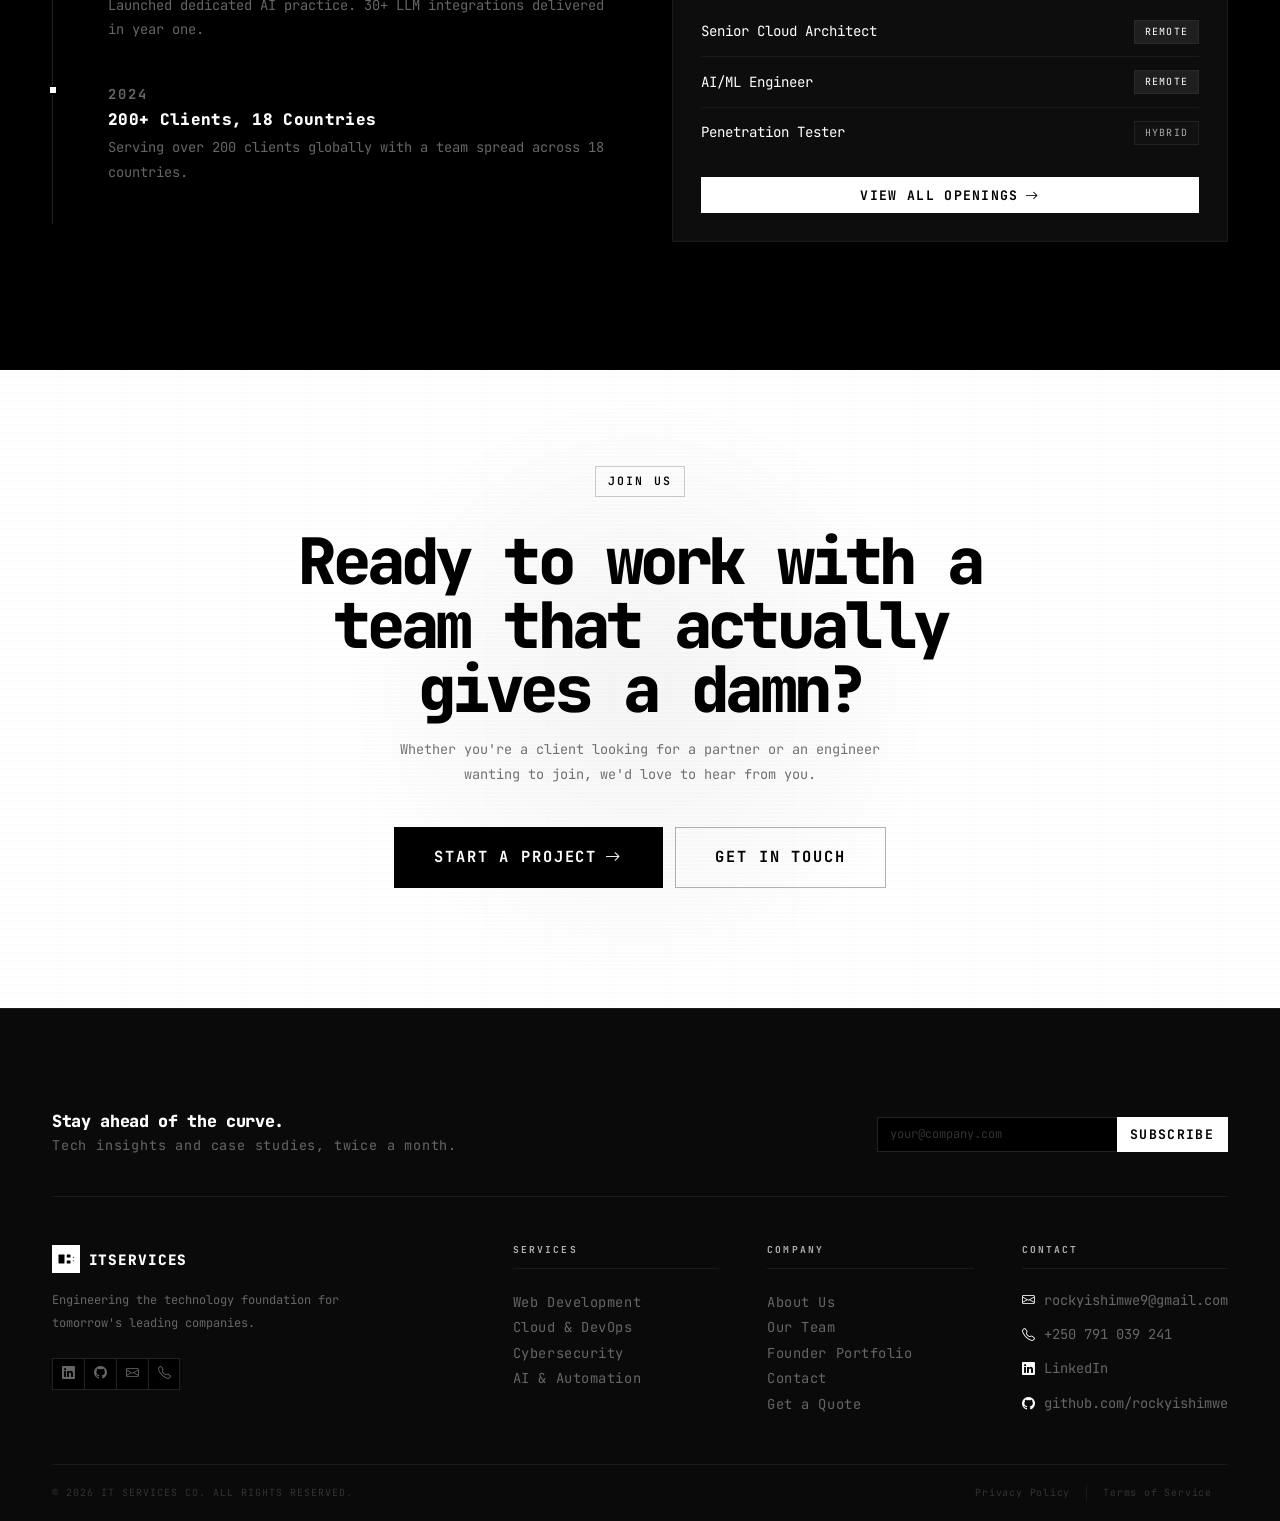
==== commit be06e348: "added meta tags which were missing" ====
--- a/pages/about.html
+++ b/pages/about.html
@@ -3,11 +3,99 @@
 <head>
   <meta charset="UTF-8"/>
   <meta name="viewport" content="width=device-width, initial-scale=1.0"/>
+  <meta name="description" content="About IT Services Co. — Meet our team of 50+ senior engineers delivering enterprise cloud, cybersecurity, AI, and web development solutions worldwide."/>
   <title>About — IT Services Co.</title>
+  <!-- Google Analytics 4 -->
+  <script async src="https://www.googletagmanager.com/gtag/js?id=G-XXXXXXXXXX"></script>
+  <script>
+    window.dataLayer = window.dataLayer || [];
+    function gtag(){dataLayer.push(arguments);}
+    gtag('js', new Date());
+    gtag('config', 'G-XXXXXXXXXX');
+  </script>
   <link rel="stylesheet" href="https://cdn.jsdelivr.net/npm/bootstrap-icons@1.11.3/font/bootstrap-icons.min.css"/>
   <link rel="preconnect" href="https://fonts.googleapis.com"/>
   <link href="https://fonts.googleapis.com/css2?family=JetBrains+Mono:ital,wght@0,100;0,200;0,300;0,400;0,500;0,600;0,700;0,800;1,400&display=swap" rel="stylesheet"/>
   <link rel="stylesheet" href="../css/style.css"/>
+  <!-- Structured Data for Team -->
+  <script type="application/ld+json">
+  {
+    "@context": "https://schema.org",
+    "@type": "Organization",
+    "name": "IT Services Co.",
+    "description": "Technology partner delivering engineering excellence with 50+ senior engineers across 18 countries.",
+    "url": "https://itservices.com",
+    "foundingDate": "2012",
+    "numberOfEmployees": "50+",
+    "address": {
+      "@type": "PostalAddress",
+      "addressCountry": "RW"
+    },
+    "contactPoint": {
+      "@type": "ContactPoint",
+      "telephone": "+250791039241",
+      "email": "rockyishimwe9@gmail.com",
+      "contactType": "customer service"
+    },
+    "employee": [
+      {
+        "@type": "Person",
+        "name": "Awk-3",
+        "jobTitle": "CEO & Founder",
+        "description": "The visionary behind IT Services Co. A decade of building systems that scale.",
+        "sameAs": [
+          "https://www.linkedin.com/in/ishimwe-rocky-1210833b8/",
+          "https://github.com/rockyishimwe"
+        ],
+        "email": "rockyishimwe9@gmail.com",
+        "telephone": "+250791039241"
+      },
+      {
+        "@type": "Person",
+        "name": "Albert",
+        "jobTitle": "Head of Cloud & DevOps",
+        "description": "AWS-certified cloud architect with zero-downtime migrations for 40+ enterprise clients."
+      },
+      {
+        "@type": "Person",
+        "name": "Robert",
+        "jobTitle": "Head of Cybersecurity",
+        "description": "CISSP & OSCP certified. Conducted 300+ penetration tests across finance, healthcare, and defence."
+      },
+      {
+        "@type": "Person",
+        "name": "Forever Hyacinthe",
+        "jobTitle": "Head of AI & Data",
+        "description": "ML researcher turned product engineer. Built NLP pipelines for 30+ enterprise clients."
+      }
+    ],
+    "knowsAbout": [
+      "Web Development",
+      "Cloud Architecture",
+      "Cybersecurity",
+      "AI & Machine Learning",
+      "DevOps",
+      "Mobile Development"
+    ],
+    "hasCredential": [
+      {
+        "@type": "EducationalOccupationalCredential",
+        "name": "AWS Select Consulting Partner",
+        "credentialCategory": "Professional Certification"
+      },
+      {
+        "@type": "EducationalOccupationalCredential",
+        "name": "ISO 27001 Certified",
+        "credentialCategory": "Security Certification"
+      },
+      {
+        "@type": "EducationalOccupationalCredential",
+        "name": "SOC 2 Type II Compliant",
+        "credentialCategory": "Security Certification"
+      }
+    ]
+  }
+  </script>
   <style>
     /* ── Font size improvements across page ── */
     .nav-link          { font-size: 0.84rem !important; }
@@ -66,7 +154,11 @@
       flex-direction: column;
       transition: background 0.2s linear;
     }
-    .team-card:hover { background: #0c0c0c; }
+    .team-card:hover { 
+      background: #0c0c0c; 
+      transform: translateY(-2px);
+      box-shadow: 0 8px 25px rgba(0,0,0,0.3);
+    }
 
     /* Photo box */
     .team-card-img {
@@ -289,12 +381,12 @@
     <div class="section-header reveal"><span class="label">WHAT DRIVES US</span><h2 class="heading-1" style="margin-bottom:0">Mission &amp; Vision</h2></div>
     <div class="mv-grid">
       <div class="mv-card reveal">
-        <div class="big-icon">🎯</div>
+        <div class="big-icon"><i class="bi bi-bullseye"></i></div>
         <h3>Our Mission</h3>
         <p>To be the most trusted technology partner for ambitious companies — delivering engineering excellence that drives real business outcomes. We measure our success by your success.</p>
       </div>
       <div class="mv-card reveal reveal-delay-1">
-        <div class="big-icon">🔭</div>
+        <div class="big-icon"><i class="bi bi-eye"></i></div>
         <h3>Our Vision</h3>
         <p>A world where every great company has access to world-class technology expertise — regardless of size or location. We're building that bridge, one project at a time.</p>
       </div>
@@ -333,7 +425,7 @@
       <!-- AWK-3 — Founder (Rocky) -->
       <div class="team-card reveal">
         <div class="team-card-img">
-          <span class="founder-badge">★ Founder</span>
+          <span class="founder-badge">Founder</span>
           <img src="../images/slack.jpg" alt="Awk-3 — Founder & CEO"/>
           <div class="team-overlay">
             <div class="team-socials">
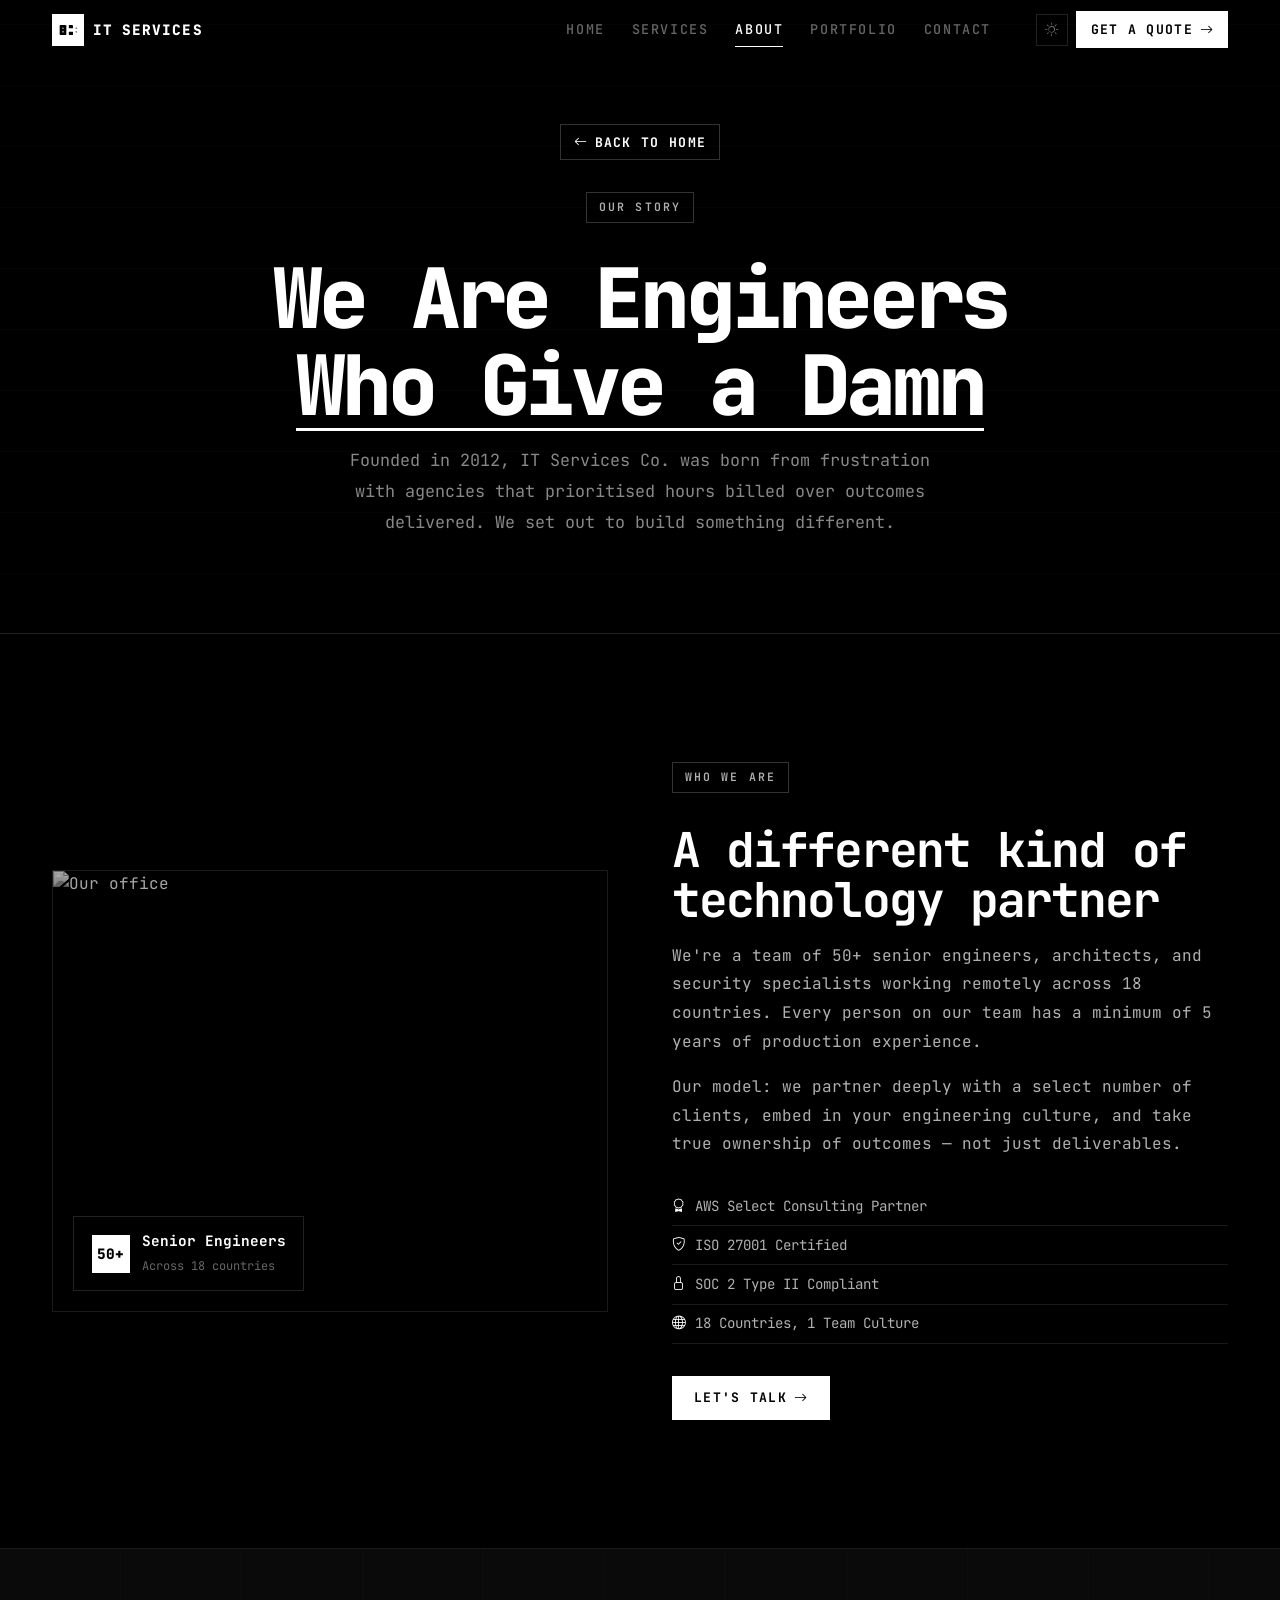
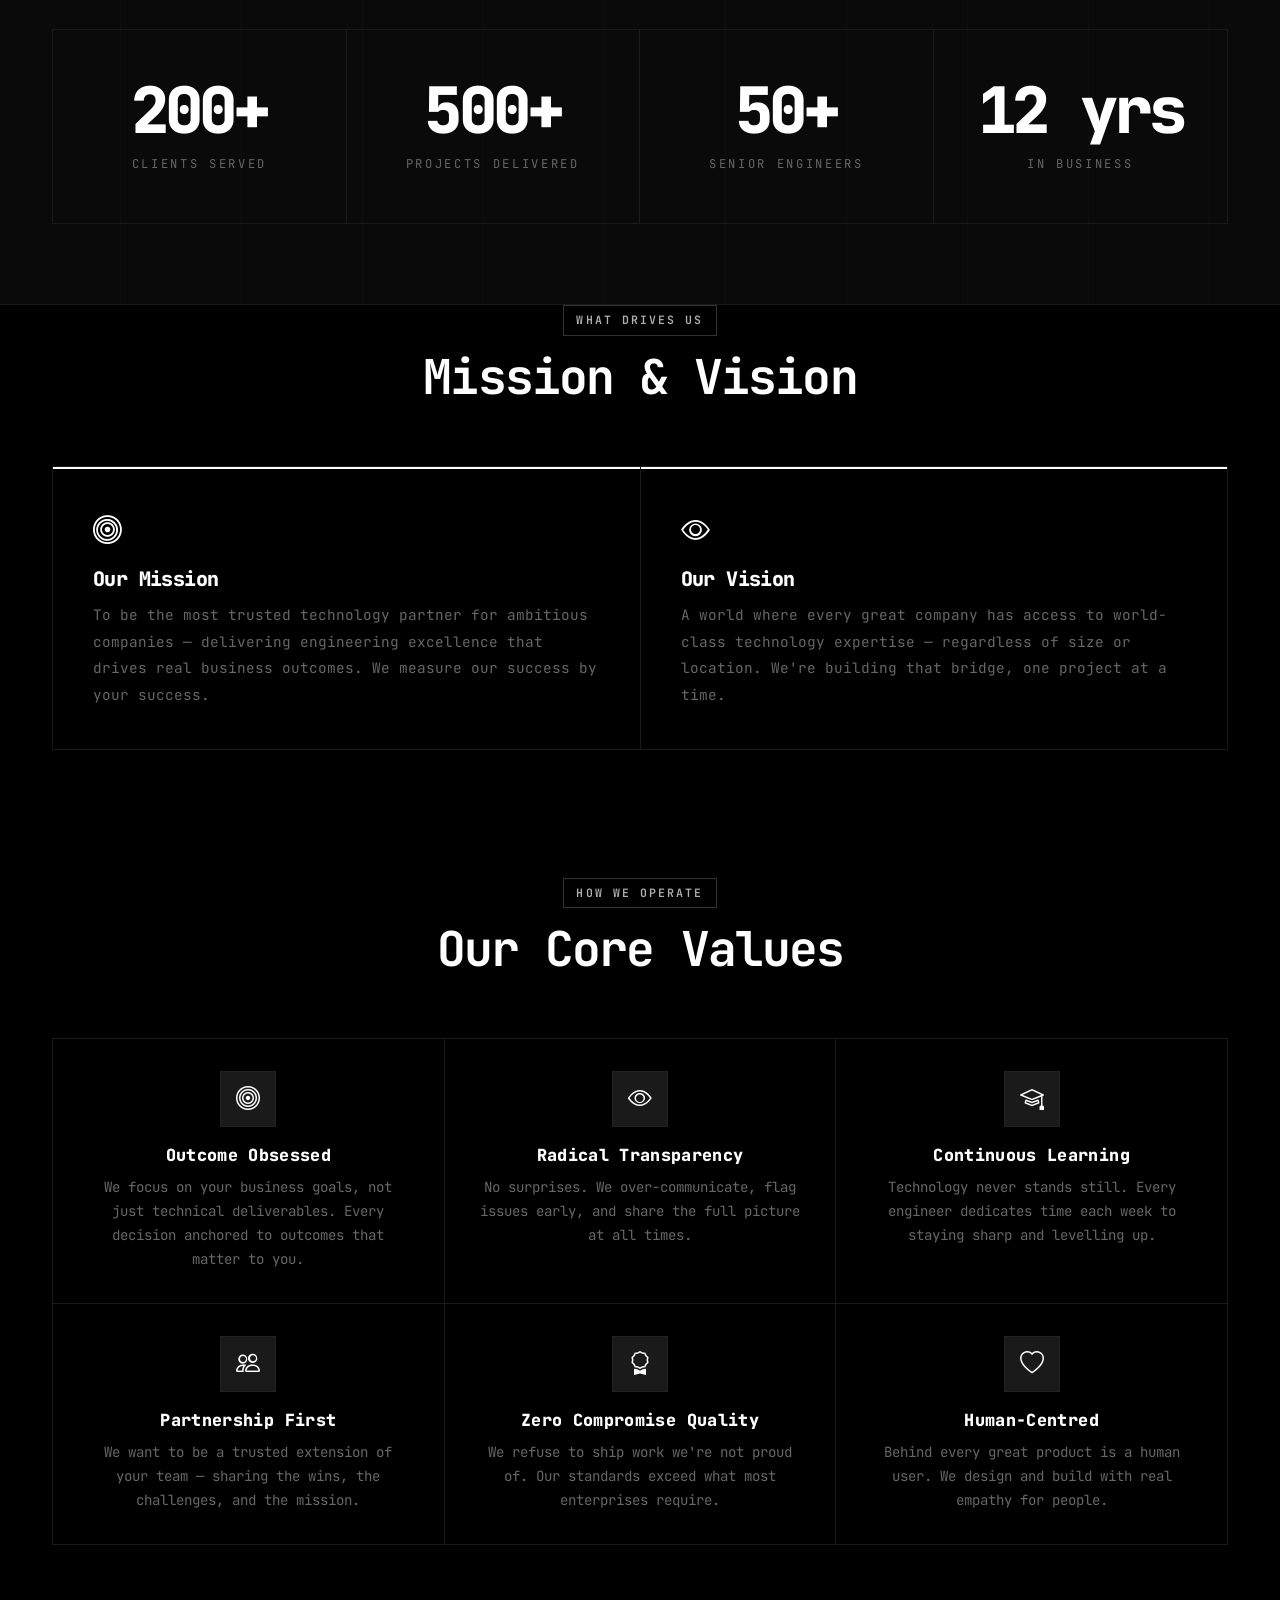
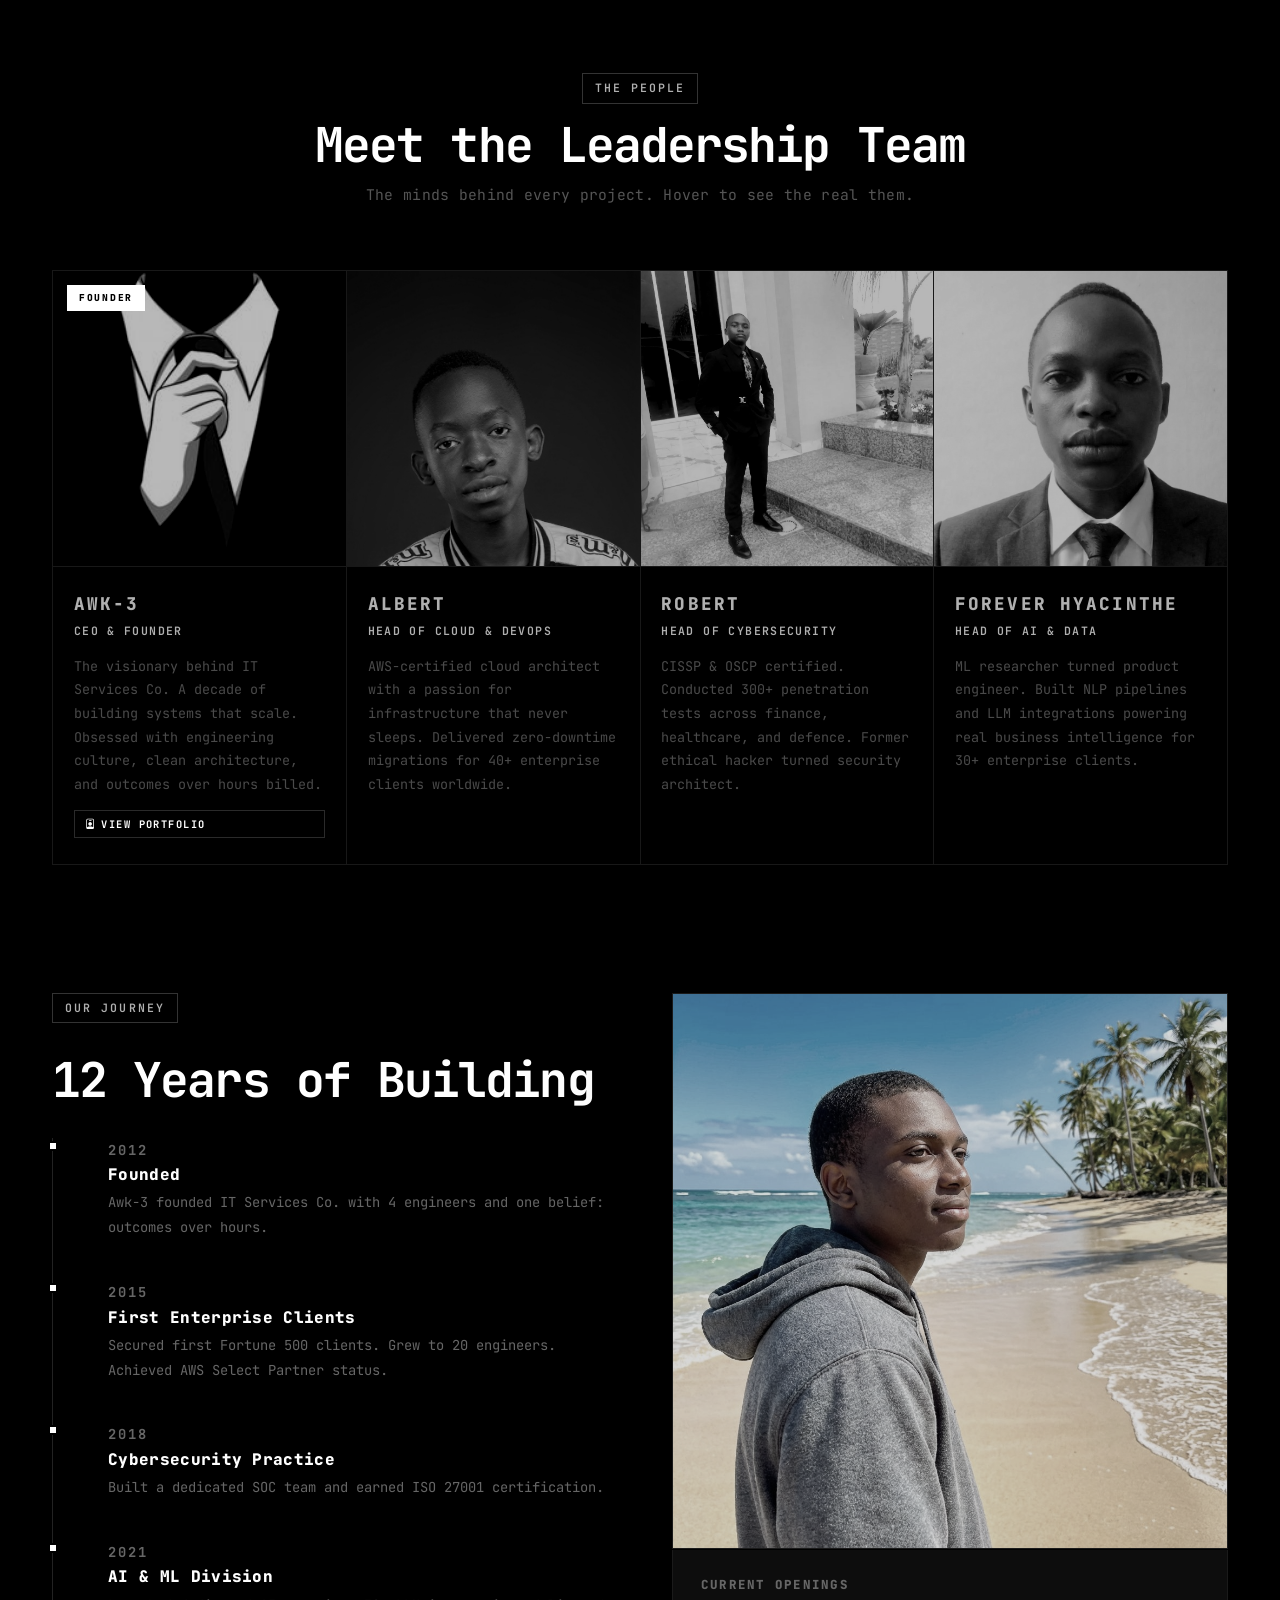
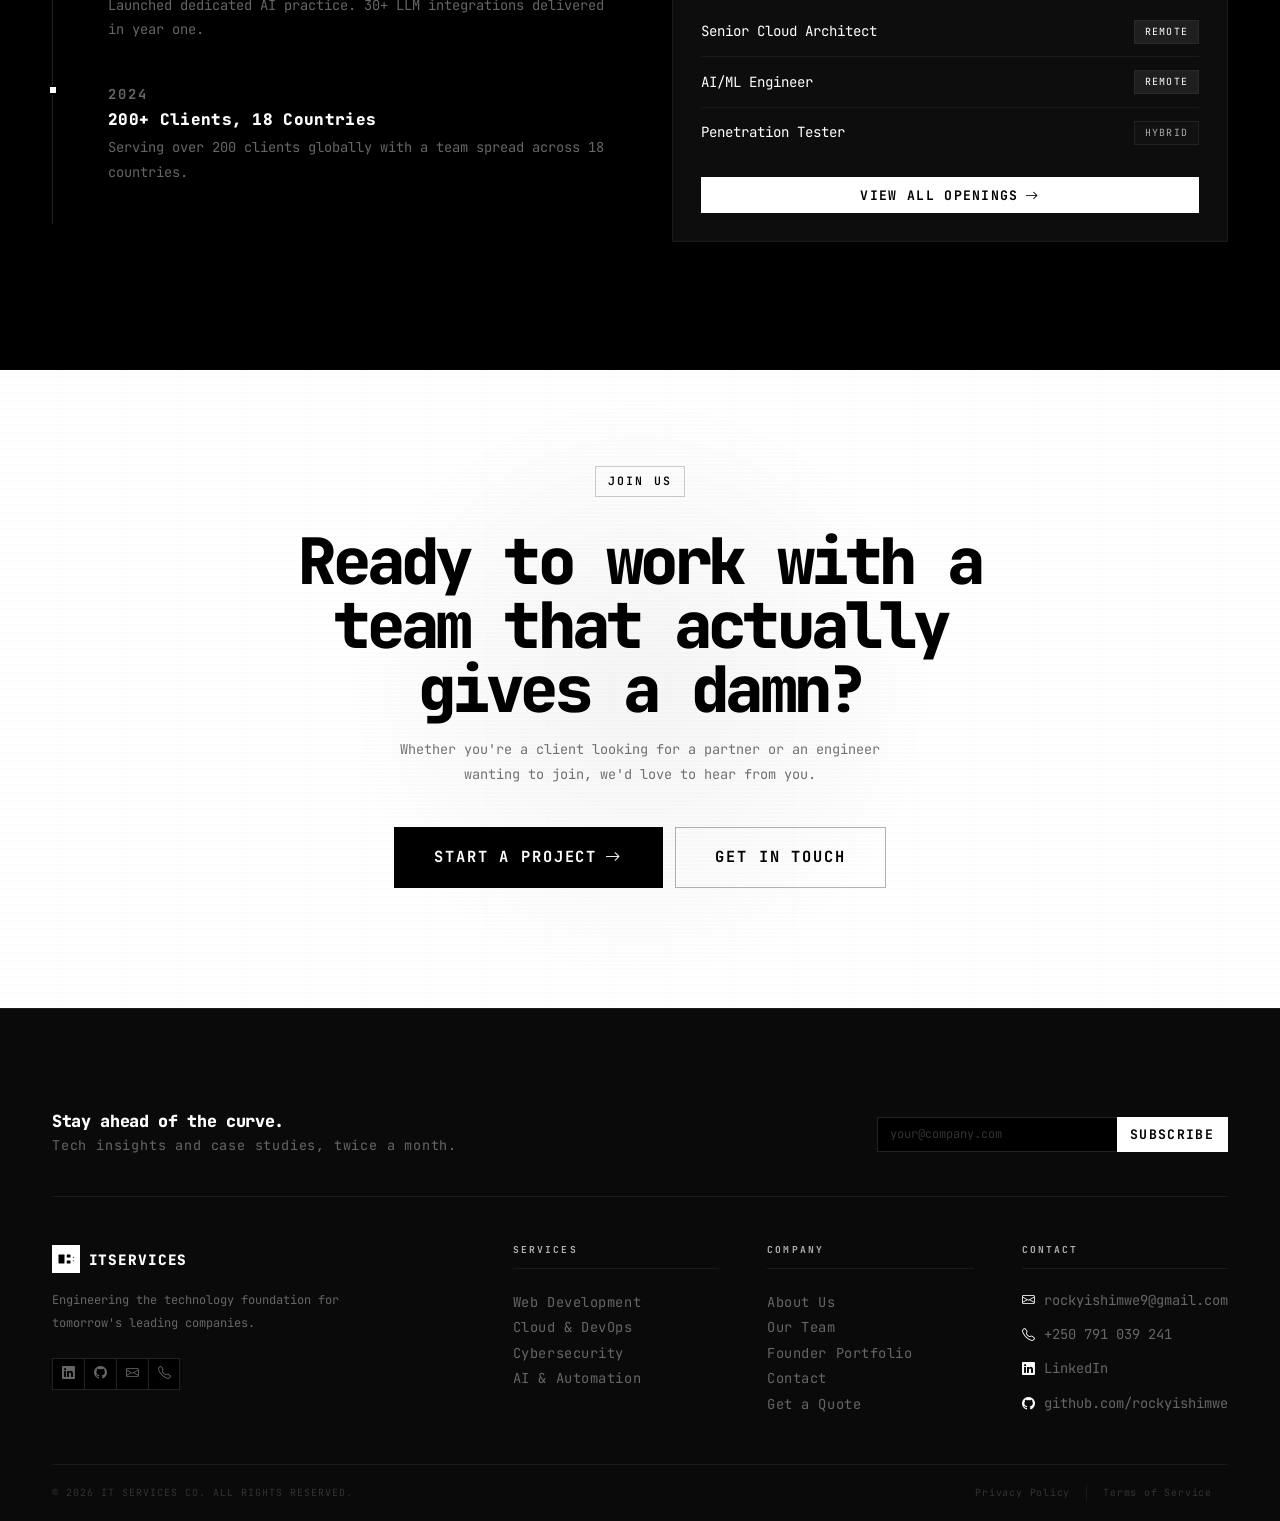
==== commit 35f8b1a8: "changed route" ====
--- a/pages/about.html
+++ b/pages/about.html
@@ -440,7 +440,7 @@
           <span class="team-name">Awk-3</span>
           <span class="team-role">CEO &amp; Founder</span>
           <p class="team-bio">The visionary behind IT Services Co. A decade of building systems that scale. Obsessed with engineering culture, clean architecture, and outcomes over hours billed.</p>
-          <a href="../portfolio.html" class="portfolio-link"><i class="bi bi-person-badge"></i> View Portfolio</a>
+          <a href="/pages/portfolio.html" class="portfolio-link"><i class="bi bi-person-badge"></i> View Portfolio</a>
         </div>
       </div>
 
